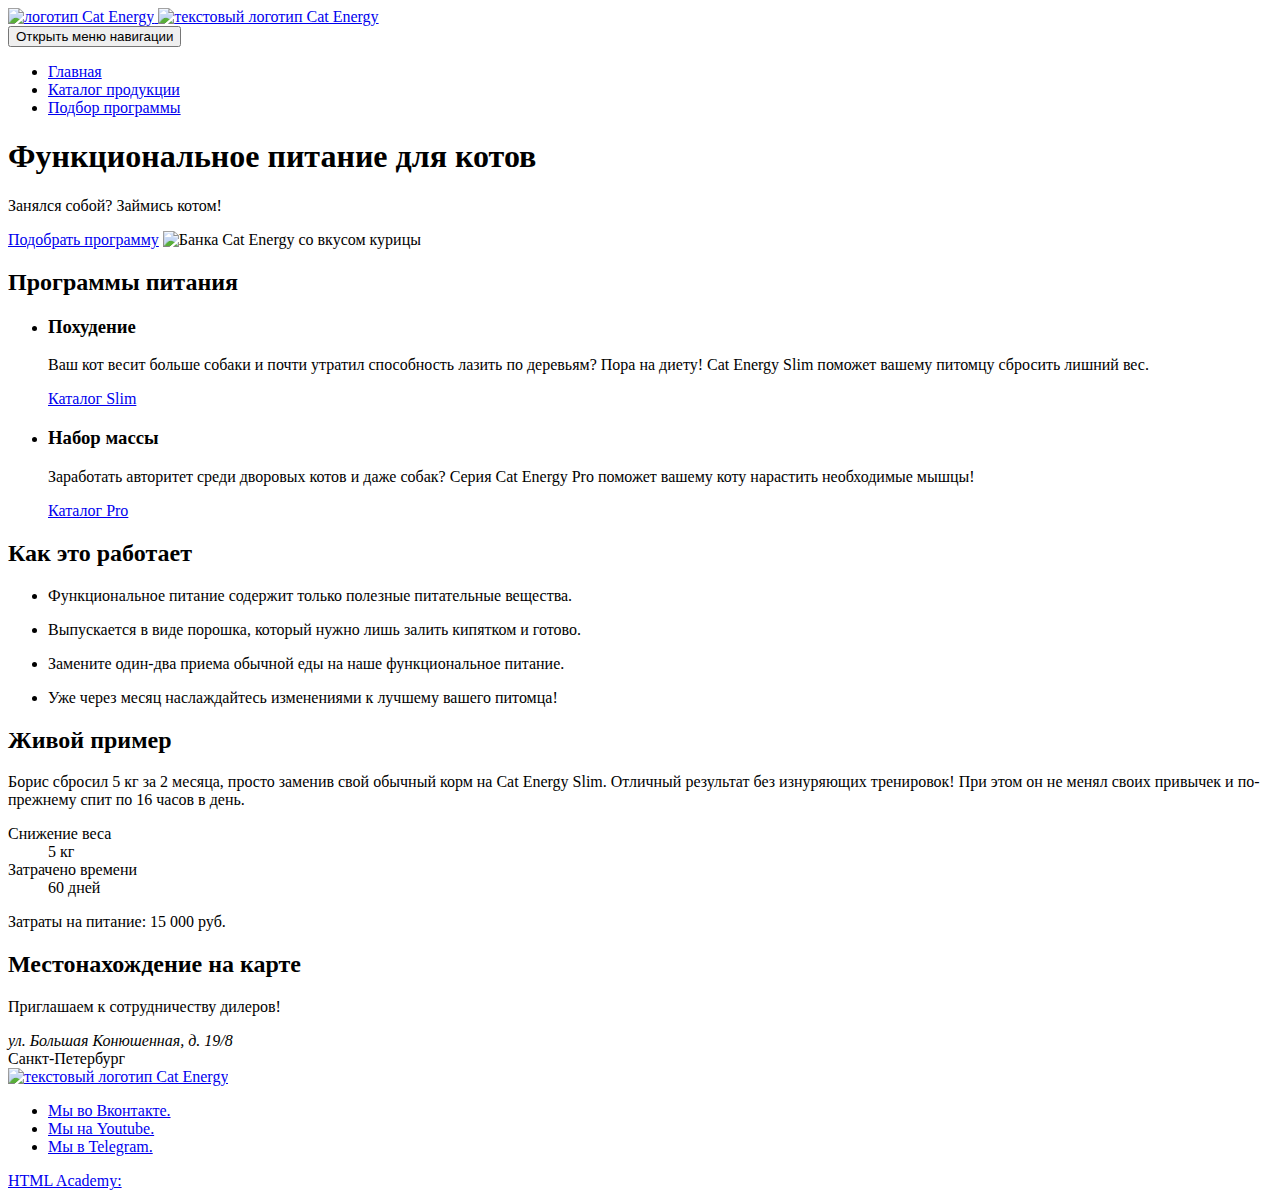
==== index.html @ 4e07e3cb "Deploying to gh-pages from @ tavimo/2371083-cat-energy-31@99871da13b82e9730222a5956e8280a76c976049 🚀" ====
<!DOCTYPE html><html class="page" lang="ru"><head><meta charset="UTF-8"><title>Функциональное питание для котов Cat Energy</title><meta name="viewport" content="width=device-width,initial-scale=1"><link rel="stylesheet" href="styles/styles.css"><script src="scripts/index.js" defer="defer"></script></head><body class="page__body"><header class="main-header"><div class="main-header__container container"><a class="main-header__logo" href="#" aria-current="page"><img src="#" width="50" height="50" alt="логотип Cat Energy"> </a><a class="main-header__logo" href="#" aria-current="page"><img src="#" width="50" height="50" alt="текстовый логотип Cat Energy"></a><nav class="main-header__navigation navigation"><button class="navigation__toggle" type="button"><span class="visually-hidden">Открыть меню навигации</span></button><div class="navigation__container"><ul class="navigation__list site-list"><li class="site-list__item"><a href="#">Главная</a></li><li class="site-list__item"><a href="catalog.html">Каталог продукции</a></li><li class="site-list__item"><a href="#">Подбор программы</a></li></ul></div></nav></div></header><main class="main-container"><section class="hero"><div class="hero-container container"><h1 class="hero__title">Функциональное питание для котов</h1><p class="hero__text">Занялся собой? Займись котом!</p><a class="button" href="#">Подобрать программу</a> <img src="#" width="50" height="50" alt="Банка Cat Energy со вкусом курицы"></div></section><section class="programs"><h2 class="visually-hidden">Программы питания</h2><div class="container"><ul class="programs__list"><li class="programs__item"><article class="programs-card programs-card--slim"><h3 class="programs-card__title">Похудение</h3><p class="programs-card__description">Ваш кот весит больше собаки и почти утратил способность лазить по деревьям? Пора на диету! Cat Energy Slim поможет вашему питомцу сбросить лишний вес.</p><a class="programs-card__link" href="#">Каталог Slim</a></article></li><li class="programs__item"><article class="programs-card programs-card--pro"><h3 class="programs-card__title">Набор массы</h3><p class="programs-card__description">Заработать авторитет среди дворовых котов и даже собак? Серия Cat Energy Pro поможет вашему коту нарастить необходимые мышцы!</p><a class="programs-card__link" href="#">Каталог Pro</a></article></li></ul></div></section><section class="advantages"><div class="advantages__container container"><h2 class="advantages__title">Как это работает</h2><ul class="advantages__list"><li class="advantages__item advantages__item--leaf"><p class="advantages__description">Функциональное питание содержит только полезные питательные вещества.</p></li><li class="advantages__item advantages__item--water"><p class="advantages__description">Выпускается в виде порошка, который нужно лишь залить кипятком и готово.</p></li><li class="advantages__item advantages__item--food"><p class="advantages__description">Замените один-два приема обычной еды на наше функциональное питание.</p></li><li class="advantages__item advantages__item--watch"><p class="advantages__description">Уже через месяц наслаждайтесь изменениями к лучшему вашего питомца!</p></li></ul></div></section><section class="example"><div class="example__container container"><h2 class="example__title">Живой пример</h2><p class="example__description">Борис сбросил 5 кг за 2 месяца, просто заменив свой обычный корм на Cat Energy Slim. Отличный результат без изнуряющих тренировок! При этом он не менял своих привычек и по-прежнему спит по 16 часов в день.</p><dl class="example__list"><div class="example__item"><dt class="example__term">Снижение веса</dt><dd class="example__definition">5 кг</dd></div><div class="example__item"><dt class="example__term">Затрачено времени</dt><dd class="example__definition">60 дней</dd></div></dl><p class="example__cost">Затраты на питание: <span>15 000 руб.</span></p><div class="example__comparison slider"><div class="slider__container"><div class="slider__img slider__img--after"></div><div class="slider__img slider__img--before"></div></div><div class="slider-change"></div></div></div></section><section class="map"><div class="map__container container"><div class="map__description-container"><h2 class="visually-hidden">Местонахождение на карте</h2><p class="map__description">Приглашаем к сотрудничеству дилеров!</p><address class="map__address">ул. Большая Конюшенная, д. 19/8</address><span>Санкт-Петербург</span></div><div class="map__location"></div></div></section></main><footer class="footer"><div class="footer__container container"><a class="footer__logo" href="#" aria-current="page"><img src="#" width="50" height="50" alt=" текстовый логотип Cat Energy"></a><div class="footer__social-wrapper"><ul class="footer__social-list"><li class="footer__social-item"><a class="footer__social-link" href="https://vk.com/htmlacademy"><span class="visually-hidden">Мы во Вконтакте.</span></a></li><li class="footer__social-item"><a class="footer__social-link" href="https://www.youtube.com/user/htmlacademyru"><span class="visually-hidden">Мы на Youtube.</span></a></li><li class="footer__social-item"><a class="footer__social-link" href="tg://resolve?domain=htmlacademy"><span class="visually-hidden">Мы в Telegram.</span></a></li></ul></div><a class="footer__copyright-link" href="https://htmlacademy.ru"><span class="footer__copyright-academy">HTML Academy:</span></a></div></footer></body></html>
---- styles/styles.css ----
.header{color:#fff;background-color:#639;padding:10px 15px}
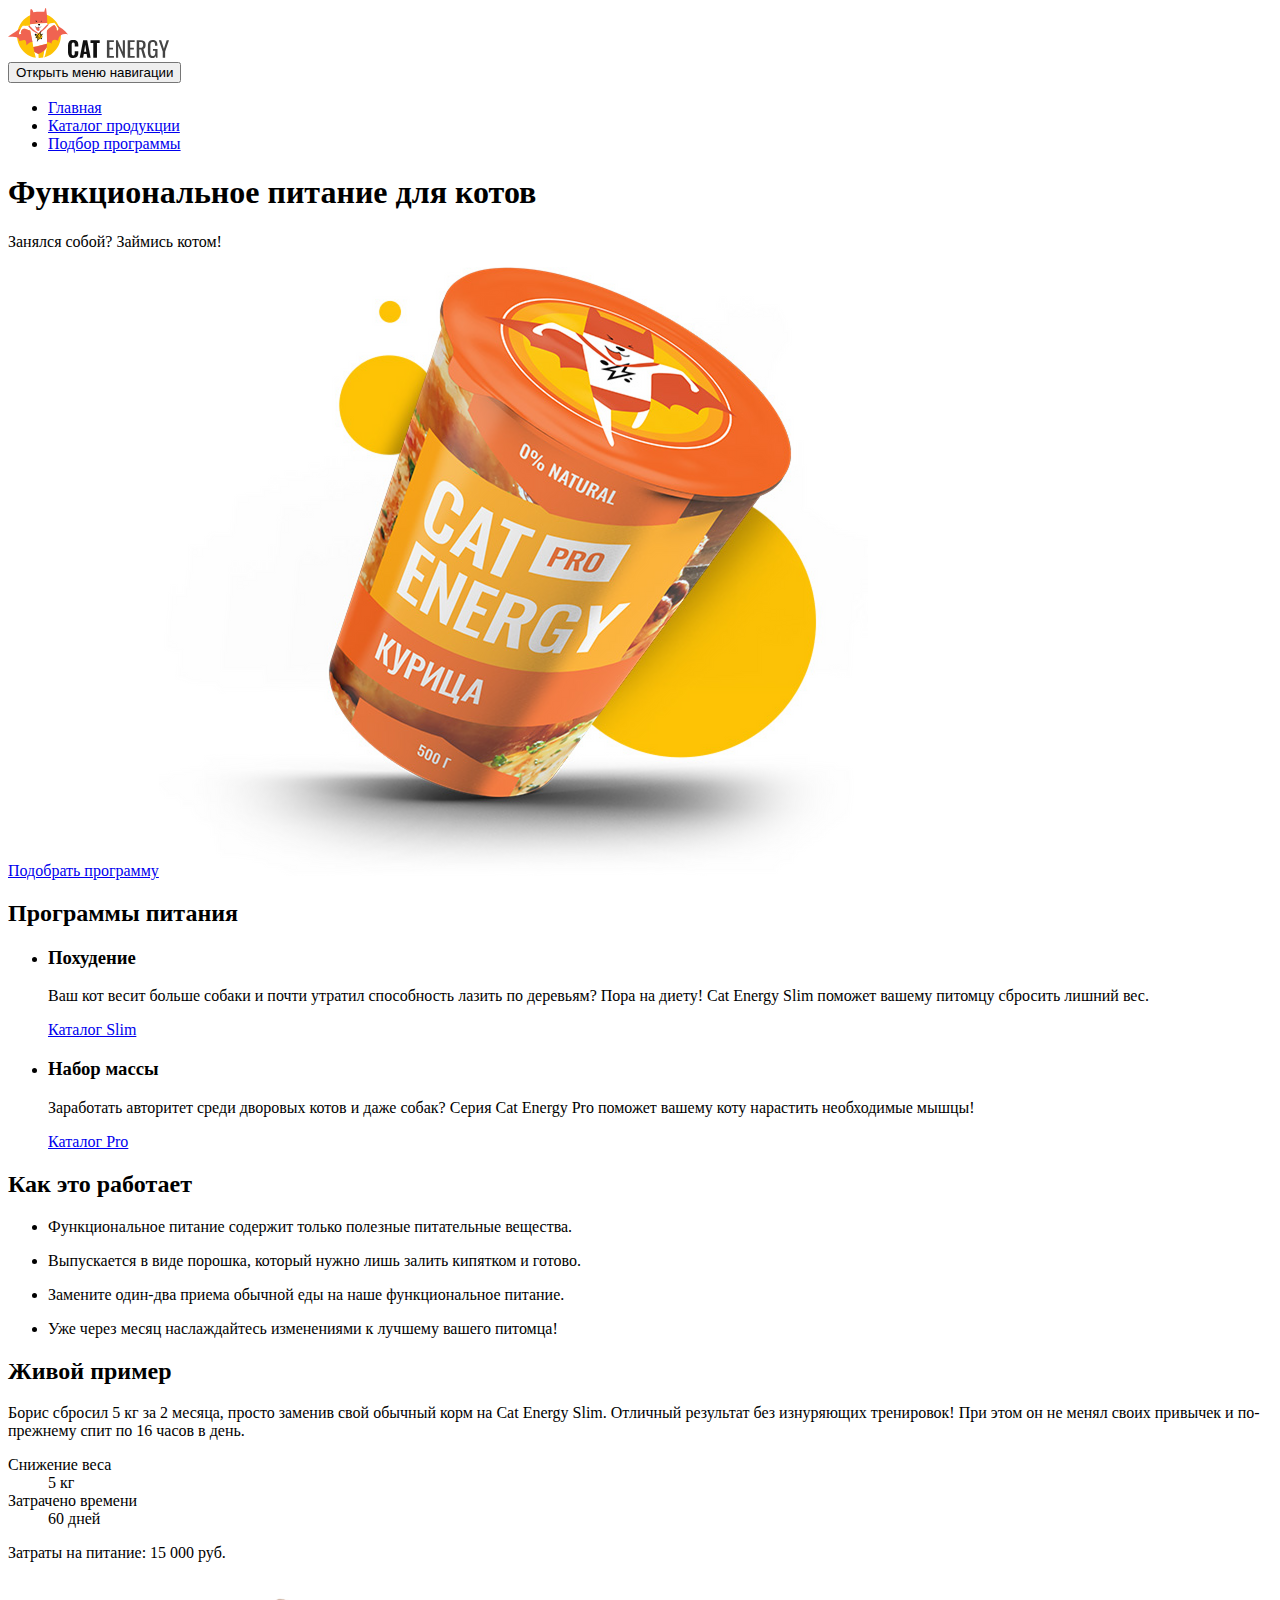
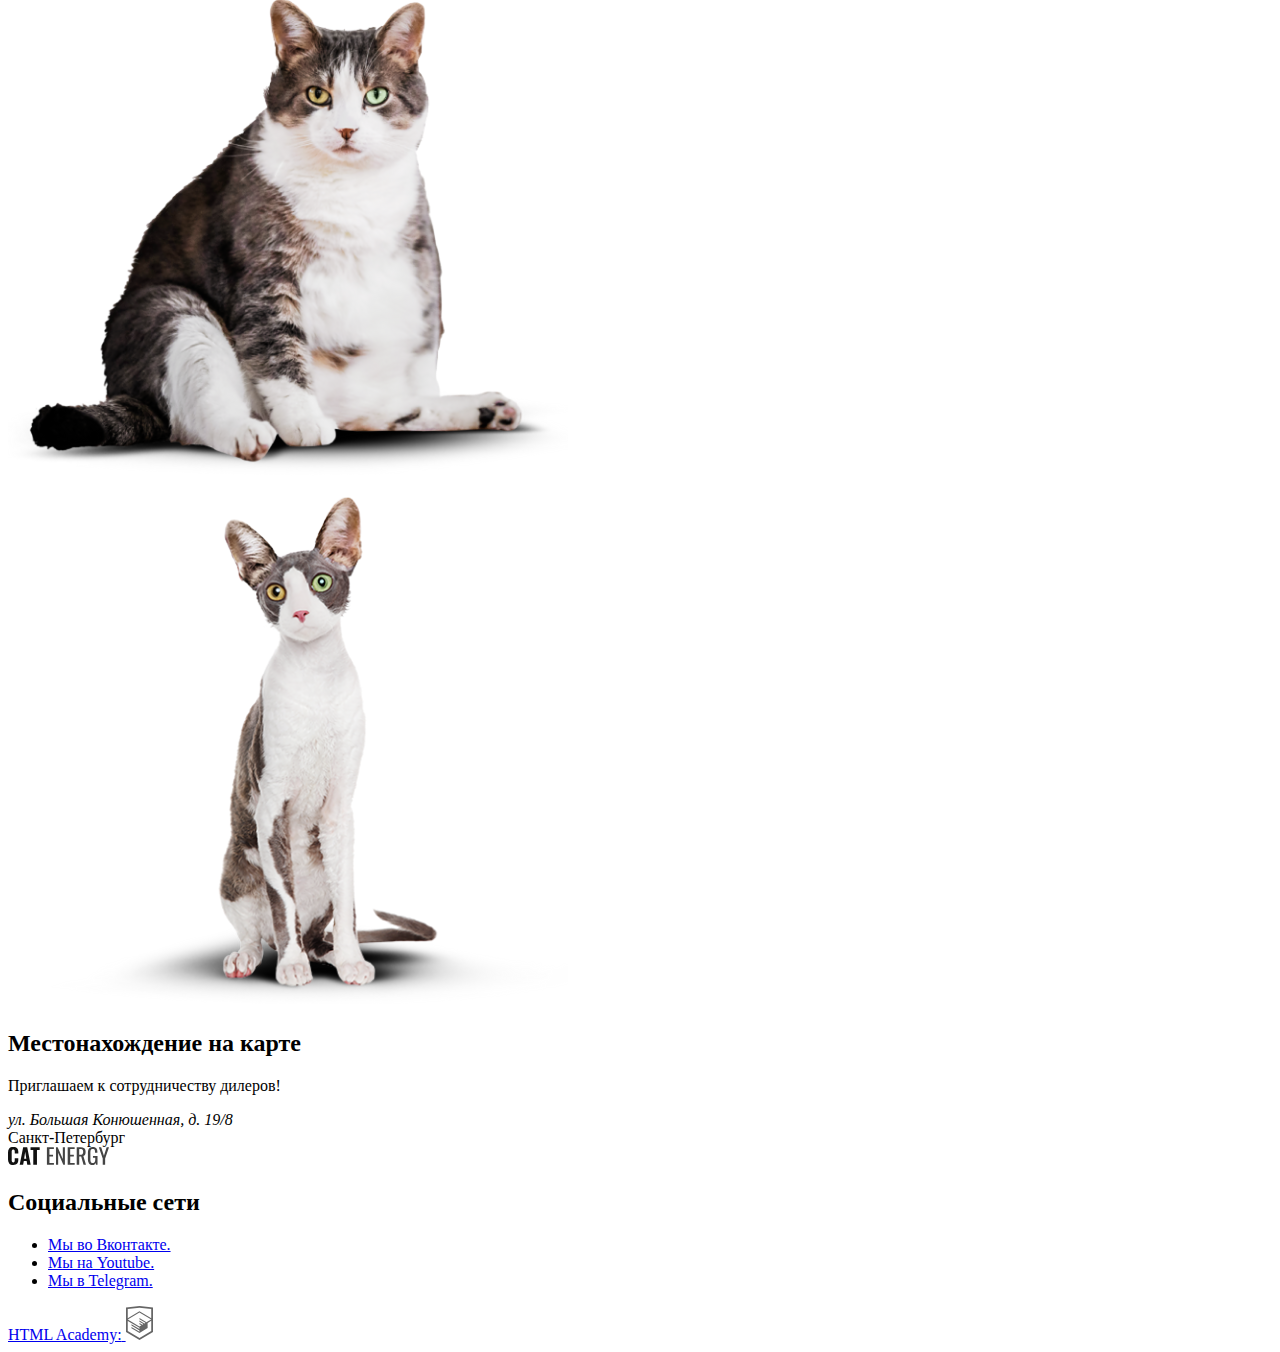
==== commit de391452: "Deploying to gh-pages from @ tavimo/2371083-cat-energy-31@746d1fd5fab75439a8b4c9e2a0bec1154dd610bd 🚀" ====
--- a/index.html
+++ b/index.html
@@ -1 +1 @@
-<!DOCTYPE html><html class="page" lang="ru"><head><meta charset="UTF-8"><title>Функциональное питание для котов Cat Energy</title><meta name="viewport" content="width=device-width,initial-scale=1"><link rel="stylesheet" href="styles/styles.css"><script src="scripts/index.js" defer="defer"></script></head><body class="page__body"><header class="main-header"><div class="main-header__container container"><a class="main-header__logo" href="#" aria-current="page"><img src="#" width="50" height="50" alt="логотип Cat Energy"> </a><a class="main-header__logo" href="#" aria-current="page"><img src="#" width="50" height="50" alt="текстовый логотип Cat Energy"></a><nav class="main-header__navigation navigation"><button class="navigation__toggle" type="button"><span class="visually-hidden">Открыть меню навигации</span></button><div class="navigation__container"><ul class="navigation__list site-list"><li class="site-list__item"><a href="#">Главная</a></li><li class="site-list__item"><a href="catalog.html">Каталог продукции</a></li><li class="site-list__item"><a href="#">Подбор программы</a></li></ul></div></nav></div></header><main class="main-container"><section class="hero"><div class="hero-container container"><h1 class="hero__title">Функциональное питание для котов</h1><p class="hero__text">Занялся собой? Займись котом!</p><a class="button" href="#">Подобрать программу</a> <img src="#" width="50" height="50" alt="Банка Cat Energy со вкусом курицы"></div></section><section class="programs"><h2 class="visually-hidden">Программы питания</h2><div class="container"><ul class="programs__list"><li class="programs__item"><article class="programs-card programs-card--slim"><h3 class="programs-card__title">Похудение</h3><p class="programs-card__description">Ваш кот весит больше собаки и почти утратил способность лазить по деревьям? Пора на диету! Cat Energy Slim поможет вашему питомцу сбросить лишний вес.</p><a class="programs-card__link" href="#">Каталог Slim</a></article></li><li class="programs__item"><article class="programs-card programs-card--pro"><h3 class="programs-card__title">Набор массы</h3><p class="programs-card__description">Заработать авторитет среди дворовых котов и даже собак? Серия Cat Energy Pro поможет вашему коту нарастить необходимые мышцы!</p><a class="programs-card__link" href="#">Каталог Pro</a></article></li></ul></div></section><section class="advantages"><div class="advantages__container container"><h2 class="advantages__title">Как это работает</h2><ul class="advantages__list"><li class="advantages__item advantages__item--leaf"><p class="advantages__description">Функциональное питание содержит только полезные питательные вещества.</p></li><li class="advantages__item advantages__item--water"><p class="advantages__description">Выпускается в виде порошка, который нужно лишь залить кипятком и готово.</p></li><li class="advantages__item advantages__item--food"><p class="advantages__description">Замените один-два приема обычной еды на наше функциональное питание.</p></li><li class="advantages__item advantages__item--watch"><p class="advantages__description">Уже через месяц наслаждайтесь изменениями к лучшему вашего питомца!</p></li></ul></div></section><section class="example"><div class="example__container container"><h2 class="example__title">Живой пример</h2><p class="example__description">Борис сбросил 5 кг за 2 месяца, просто заменив свой обычный корм на Cat Energy Slim. Отличный результат без изнуряющих тренировок! При этом он не менял своих привычек и по-прежнему спит по 16 часов в день.</p><dl class="example__list"><div class="example__item"><dt class="example__term">Снижение веса</dt><dd class="example__definition">5 кг</dd></div><div class="example__item"><dt class="example__term">Затрачено времени</dt><dd class="example__definition">60 дней</dd></div></dl><p class="example__cost">Затраты на питание: <span>15 000 руб.</span></p><div class="example__comparison slider"><div class="slider__container"><div class="slider__img slider__img--after"></div><div class="slider__img slider__img--before"></div></div><div class="slider-change"></div></div></div></section><section class="map"><div class="map__container container"><div class="map__description-container"><h2 class="visually-hidden">Местонахождение на карте</h2><p class="map__description">Приглашаем к сотрудничеству дилеров!</p><address class="map__address">ул. Большая Конюшенная, д. 19/8</address><span>Санкт-Петербург</span></div><div class="map__location"></div></div></section></main><footer class="footer"><div class="footer__container container"><a class="footer__logo" href="#" aria-current="page"><img src="#" width="50" height="50" alt=" текстовый логотип Cat Energy"></a><div class="footer__social-wrapper"><ul class="footer__social-list"><li class="footer__social-item"><a class="footer__social-link" href="https://vk.com/htmlacademy"><span class="visually-hidden">Мы во Вконтакте.</span></a></li><li class="footer__social-item"><a class="footer__social-link" href="https://www.youtube.com/user/htmlacademyru"><span class="visually-hidden">Мы на Youtube.</span></a></li><li class="footer__social-item"><a class="footer__social-link" href="tg://resolve?domain=htmlacademy"><span class="visually-hidden">Мы в Telegram.</span></a></li></ul></div><a class="footer__copyright-link" href="https://htmlacademy.ru"><span class="footer__copyright-academy">HTML Academy:</span></a></div></footer></body></html>+<!DOCTYPE html><html class="page" lang="ru"><head><meta charset="UTF-8"><title>Функциональное питание для котов Cat Energy</title><meta name="viewport" content="width=device-width,initial-scale=1"><link rel="stylesheet" href="styles/styles.css"><link rel="icon" href="favicon.ico"><link rel="icon" href="favicons/16.png" type="image/png"><link rel="icon" href="favicons/32.png" type="image/png"><link rel="icon" href="favicons/152.png" type="image/png"><link rel="manifest" href="manifest.webmanifest"><script src="scripts/index.js" defer="defer"></script></head><body class="page__body"><header class="main-header"><div class="main-header__container container"><a class="main-header__logo" href="#" aria-current="page"><picture><source media="(min-width: 1300px)" width="70" height="59" type="image/svg+xml" srcset="images/logo-desktop.svg"><source media="(min-width: 768px)" width="60" height="50" type="image/svg+xml" srcset="images/logo-tablet.svg"><img src="images/logo-mobile.svg" width="33" height="38" alt="логотип Cat Energy"></picture></a><a class="main-header__logo" href="#" aria-current="page"><img src="images/logo-text.svg" width="101" height="18" alt="текстовый логотип Cat Energy"></a><nav class="main-header__navigation navigation"><button class="navigation__toggle" type="button"><span class="visually-hidden">Открыть меню навигации</span></button><div class="navigation__container"><ul class="navigation__list site-list"><li class="site-list__item"><a href="#">Главная</a></li><li class="site-list__item"><a href="catalog.html">Каталог продукции</a></li><li class="site-list__item"><a href="#">Подбор программы</a></li></ul></div></nav></div></header><main class="main-container"><section class="hero"><div class="hero-container container"><h1 class="hero__title">Функциональное питание для котов</h1><p class="hero__text">Занялся собой? Займись котом!</p><a class="button" href="#">Подобрать программу</a><picture><source media="(min-width: 1300px)" width="552" height="499" type="image/png" srcset="images/hero-box-desktop@1x.png, images/hero-box-desktop@2x.png 2x"><source media="(min-width: 768px)" width="709" height="609" type="image/png" srcset="images/hero-box-tablet@1x.png, images/hero-box-tablet@2x.png 2x"><img src="images/hero-box-mobile@1x.png" srcset="images/hero-box-mobile@2x.png 2x" width="280" height="270" alt="Банка Cat Energy со вкусом курицы"></picture></div></section><section class="programs"><h2 class="visually-hidden">Программы питания</h2><div class="container"><ul class="programs__list"><li class="programs__item"><article class="programs-card programs-card--slim"><h3 class="programs-card__title">Похудение</h3><p class="programs-card__description">Ваш кот весит больше собаки и почти утратил способность лазить по деревьям? Пора на диету! Cat Energy Slim поможет вашему питомцу сбросить лишний вес.</p><a class="programs-card__link" href="#">Каталог Slim</a></article></li><li class="programs__item"><article class="programs-card programs-card--pro"><h3 class="programs-card__title">Набор массы</h3><p class="programs-card__description">Заработать авторитет среди дворовых котов и даже собак? Серия Cat Energy Pro поможет вашему коту нарастить необходимые мышцы!</p><a class="programs-card__link" href="#">Каталог Pro</a></article></li></ul></div></section><section class="advantages"><div class="advantages__container container"><h2 class="advantages__title">Как это работает</h2><ul class="advantages__list"><li class="advantages__item advantages__item--leaf"><p class="advantages__description">Функциональное питание содержит только полезные питательные вещества.</p></li><li class="advantages__item advantages__item--water"><p class="advantages__description">Выпускается в виде порошка, который нужно лишь залить кипятком и готово.</p></li><li class="advantages__item advantages__item--food"><p class="advantages__description">Замените один-два приема обычной еды на наше функциональное питание.</p></li><li class="advantages__item advantages__item--watch"><p class="advantages__description">Уже через месяц наслаждайтесь изменениями к лучшему вашего питомца!</p></li></ul></div></section><section class="example"><div class="example__container container"><h2 class="example__title">Живой пример</h2><p class="example__description">Борис сбросил 5 кг за 2 месяца, просто заменив свой обычный корм на Cat Energy Slim. Отличный результат без изнуряющих тренировок! При этом он не менял своих привычек и по-прежнему спит по 16 часов в день.</p><dl class="example__list"><div class="example__item"><dt class="example__term">Снижение веса</dt><dd class="example__definition">5 кг</dd></div><div class="example__item"><dt class="example__term">Затрачено времени</dt><dd class="example__definition">60 дней</dd></div></dl><p class="example__cost">Затраты на питание: <span>15 000 руб.</span></p><div class="example__comparison slider"><div class="slider__container"><div class="slider__img slider__img--before"><picture><source media="(min-width: 768px)" width="560" height="512" type="image/png" srcset="images/slider-before-tablet@1x.png, images/slider-before-tablet@2x.png 2x"><img src="images/slider-before-mobile@1x.png" srcset="images/slider-before-mobile@2x.png 2x" width="280" height="256" alt="толстый кот до употребления корма Cat Energy Slim"></picture></div><div class="slider__img slider__img--after"><picture><source media="(min-width: 768px)" width="560" height="512" type="image/png" srcset="images/slider-after-tablet@1x.png, images/slider-after-tablet@2x.png 2x"><img src="images/slider-after-mobile@1x.png" srcset="images/slider-after-mobile@2x.png 2x" width="280" height="256" alt="стройный кот после употребления корма Cat Energy Slim"></picture></div></div><div class="slider-change"></div></div></div></section><section class="map"><div class="map__container container"><div class="map__description-container"><h2 class="visually-hidden">Местонахождение на карте</h2><p class="map__description">Приглашаем к сотрудничеству дилеров!</p><address class="map__address">ул. Большая Конюшенная, д. 19/8</address><span>Санкт-Петербург</span></div><div class="map__location"></div></div></section></main><footer class="footer"><div class="footer__container container"><a class="footer__logo" href="#" aria-current="page"><img src="images/logo-text.svg" width="101" height="18" alt="текстовый логотип Cat Energy"></a><div class="footer__social-wrapper"><h2 class="visually-hidden">Социальные сети</h2><ul class="footer__social-list"><li class="footer__social-item"><a class="footer__social-link" href="https://vk.com/htmlacademy" target="_blank" rel="noreferrer noopener"><span class="visually-hidden">Мы во Вконтакте.</span></a></li><li class="footer__social-item"><a class="footer__social-link" href="https://www.youtube.com/user/htmlacademyru" target="_blank" rel="noreferrer noopener"><span class="visually-hidden">Мы на Youtube.</span></a></li><li class="footer__social-item"><a class="footer__social-link" href="tg://resolve?domain=htmlacademy" target="_blank" rel="noreferrer noopener"><span class="visually-hidden">Мы в Telegram.</span></a></li></ul></div><a class="footer__copyright-link" href="https://htmlacademy.ru" target="_blank" rel="noreferrer noopener"><span class="footer__copyright-academy">HTML Academy:</span> <img src="images/logo-html.svg" width="27" height="34" alt="логотип HTML Academy"></a></div></footer></body></html>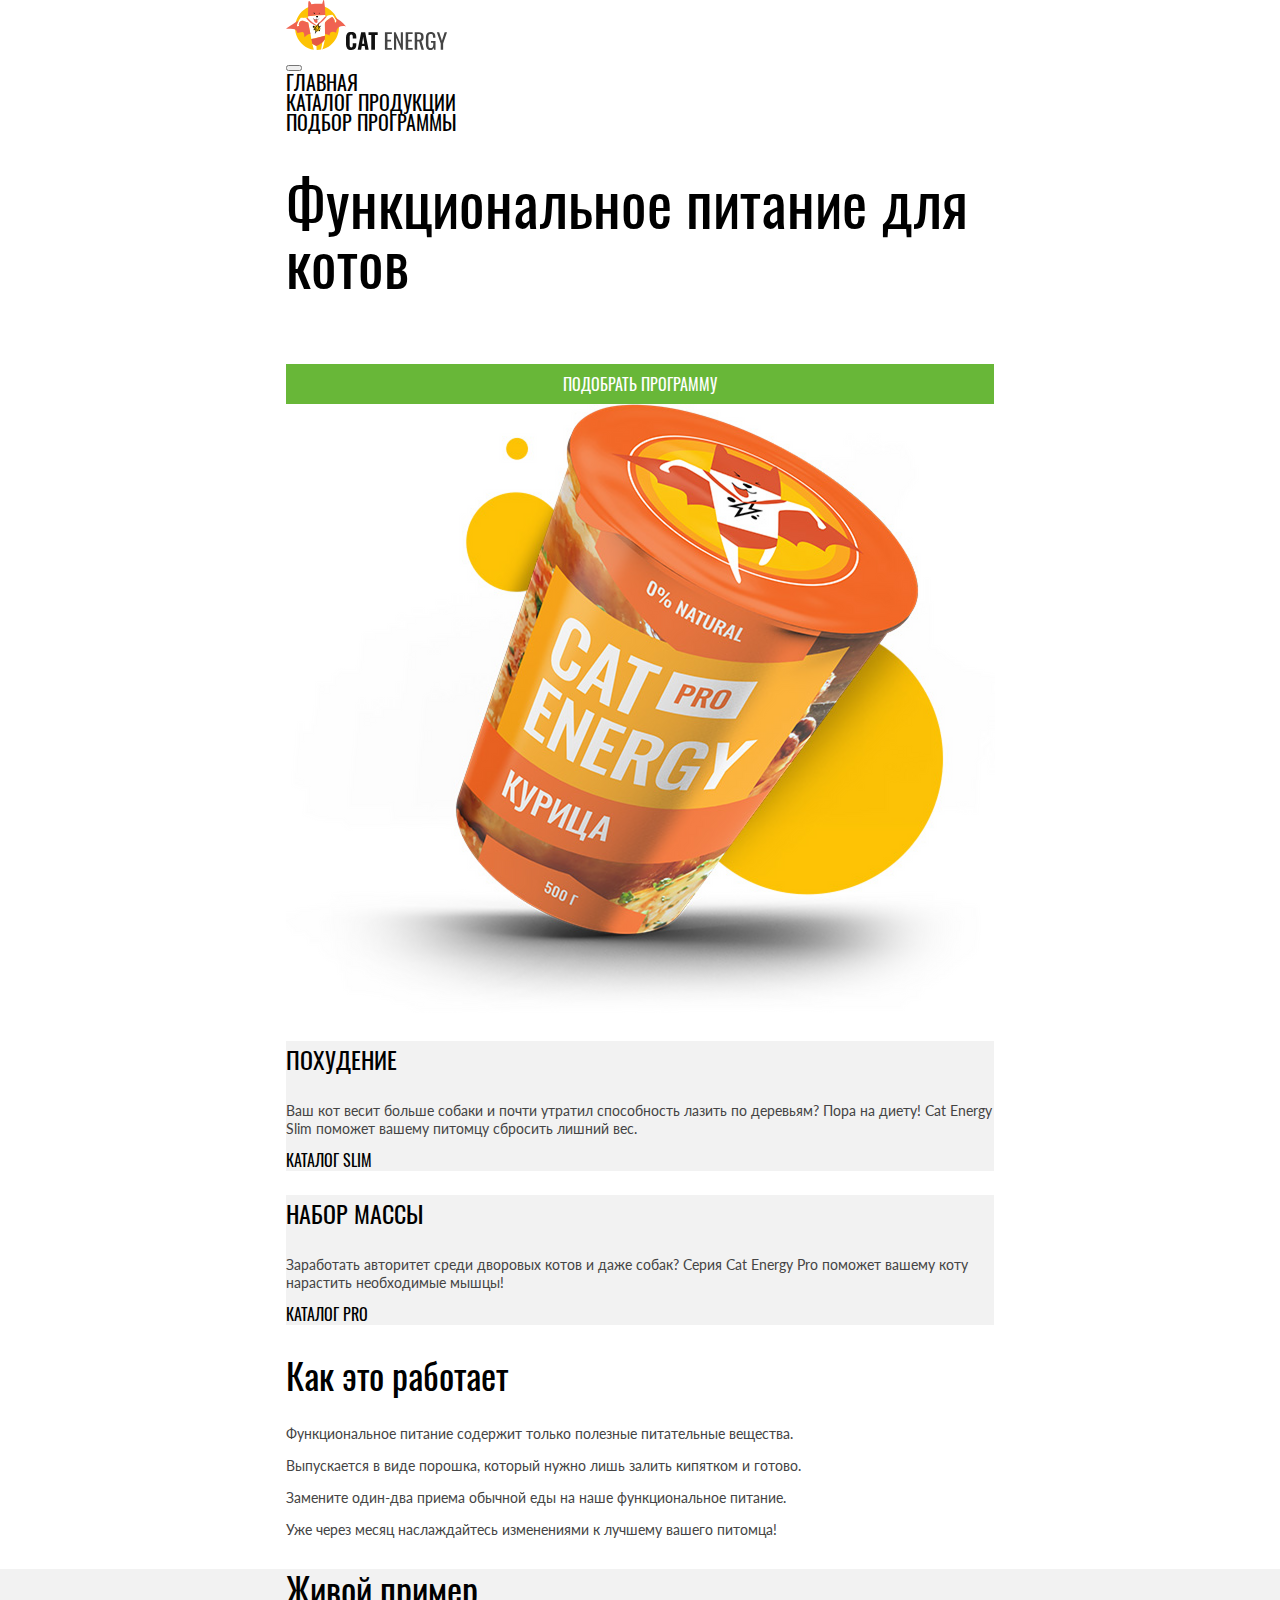
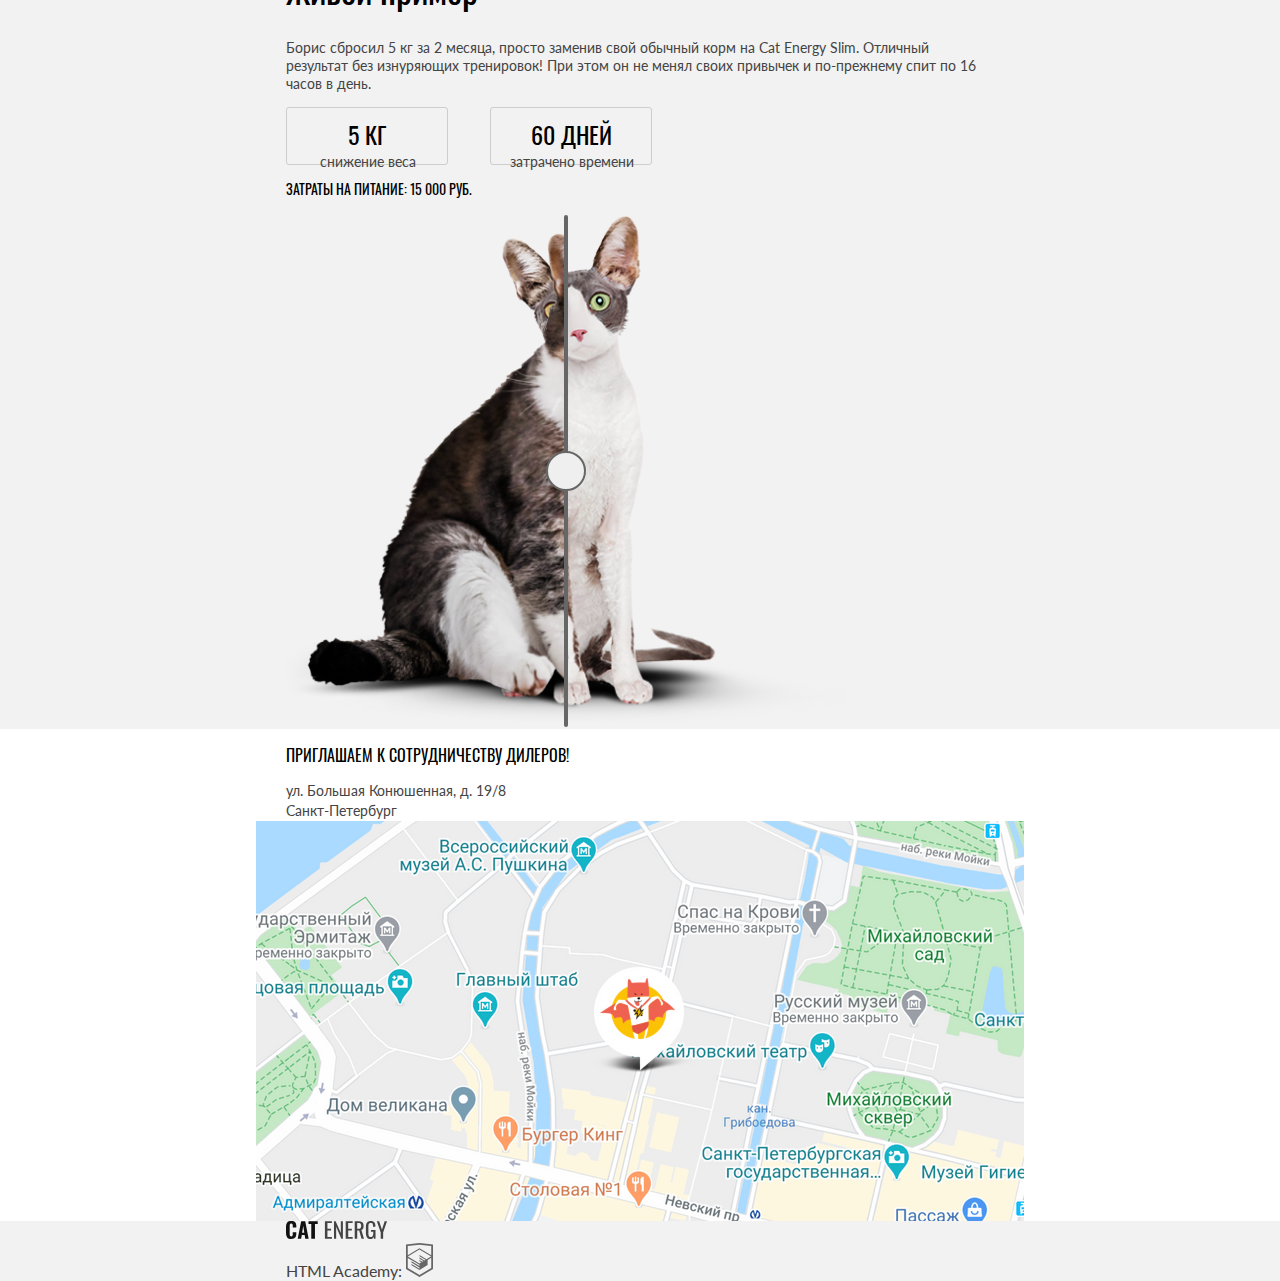
==== commit 839c271b: "Deploying to gh-pages from @ tavimo/2371083-cat-energy-31@fac21c1216df5940496e0693b93322e89f93c15a 🚀" ====
--- a/index.html
+++ b/index.html
@@ -1 +1 @@
-<!DOCTYPE html><html class="page" lang="ru"><head><meta charset="UTF-8"><title>Функциональное питание для котов Cat Energy</title><meta name="viewport" content="width=device-width,initial-scale=1"><link rel="stylesheet" href="styles/styles.css"><link rel="icon" href="favicon.ico"><link rel="icon" href="favicons/16.png" type="image/png"><link rel="icon" href="favicons/32.png" type="image/png"><link rel="icon" href="favicons/152.png" type="image/png"><link rel="manifest" href="manifest.webmanifest"><script src="scripts/index.js" defer="defer"></script></head><body class="page__body"><header class="main-header"><div class="main-header__container container"><a class="main-header__logo" href="#" aria-current="page"><picture><source media="(min-width: 1300px)" width="70" height="59" type="image/svg+xml" srcset="images/logo-desktop.svg"><source media="(min-width: 768px)" width="60" height="50" type="image/svg+xml" srcset="images/logo-tablet.svg"><img src="images/logo-mobile.svg" width="33" height="38" alt="логотип Cat Energy"></picture></a><a class="main-header__logo" href="#" aria-current="page"><img src="images/logo-text.svg" width="101" height="18" alt="текстовый логотип Cat Energy"></a><nav class="main-header__navigation navigation"><button class="navigation__toggle" type="button"><span class="visually-hidden">Открыть меню навигации</span></button><div class="navigation__container"><ul class="navigation__list site-list"><li class="site-list__item"><a href="#">Главная</a></li><li class="site-list__item"><a href="catalog.html">Каталог продукции</a></li><li class="site-list__item"><a href="#">Подбор программы</a></li></ul></div></nav></div></header><main class="main-container"><section class="hero"><div class="hero-container container"><h1 class="hero__title">Функциональное питание для котов</h1><p class="hero__text">Занялся собой? Займись котом!</p><a class="button" href="#">Подобрать программу</a><picture><source media="(min-width: 1300px)" width="552" height="499" type="image/png" srcset="images/hero-box-desktop@1x.png, images/hero-box-desktop@2x.png 2x"><source media="(min-width: 768px)" width="709" height="609" type="image/png" srcset="images/hero-box-tablet@1x.png, images/hero-box-tablet@2x.png 2x"><img src="images/hero-box-mobile@1x.png" srcset="images/hero-box-mobile@2x.png 2x" width="280" height="270" alt="Банка Cat Energy со вкусом курицы"></picture></div></section><section class="programs"><h2 class="visually-hidden">Программы питания</h2><div class="container"><ul class="programs__list"><li class="programs__item"><article class="programs-card programs-card--slim"><h3 class="programs-card__title">Похудение</h3><p class="programs-card__description">Ваш кот весит больше собаки и почти утратил способность лазить по деревьям? Пора на диету! Cat Energy Slim поможет вашему питомцу сбросить лишний вес.</p><a class="programs-card__link" href="#">Каталог Slim</a></article></li><li class="programs__item"><article class="programs-card programs-card--pro"><h3 class="programs-card__title">Набор массы</h3><p class="programs-card__description">Заработать авторитет среди дворовых котов и даже собак? Серия Cat Energy Pro поможет вашему коту нарастить необходимые мышцы!</p><a class="programs-card__link" href="#">Каталог Pro</a></article></li></ul></div></section><section class="advantages"><div class="advantages__container container"><h2 class="advantages__title">Как это работает</h2><ul class="advantages__list"><li class="advantages__item advantages__item--leaf"><p class="advantages__description">Функциональное питание содержит только полезные питательные вещества.</p></li><li class="advantages__item advantages__item--water"><p class="advantages__description">Выпускается в виде порошка, который нужно лишь залить кипятком и готово.</p></li><li class="advantages__item advantages__item--food"><p class="advantages__description">Замените один-два приема обычной еды на наше функциональное питание.</p></li><li class="advantages__item advantages__item--watch"><p class="advantages__description">Уже через месяц наслаждайтесь изменениями к лучшему вашего питомца!</p></li></ul></div></section><section class="example"><div class="example__container container"><h2 class="example__title">Живой пример</h2><p class="example__description">Борис сбросил 5 кг за 2 месяца, просто заменив свой обычный корм на Cat Energy Slim. Отличный результат без изнуряющих тренировок! При этом он не менял своих привычек и по-прежнему спит по 16 часов в день.</p><dl class="example__list"><div class="example__item"><dt class="example__term">Снижение веса</dt><dd class="example__definition">5 кг</dd></div><div class="example__item"><dt class="example__term">Затрачено времени</dt><dd class="example__definition">60 дней</dd></div></dl><p class="example__cost">Затраты на питание: <span>15 000 руб.</span></p><div class="example__comparison slider"><div class="slider__container"><div class="slider__img slider__img--before"><picture><source media="(min-width: 768px)" width="560" height="512" type="image/png" srcset="images/slider-before-tablet@1x.png, images/slider-before-tablet@2x.png 2x"><img src="images/slider-before-mobile@1x.png" srcset="images/slider-before-mobile@2x.png 2x" width="280" height="256" alt="толстый кот до употребления корма Cat Energy Slim"></picture></div><div class="slider__img slider__img--after"><picture><source media="(min-width: 768px)" width="560" height="512" type="image/png" srcset="images/slider-after-tablet@1x.png, images/slider-after-tablet@2x.png 2x"><img src="images/slider-after-mobile@1x.png" srcset="images/slider-after-mobile@2x.png 2x" width="280" height="256" alt="стройный кот после употребления корма Cat Energy Slim"></picture></div></div><div class="slider-change"></div></div></div></section><section class="map"><div class="map__container container"><div class="map__description-container"><h2 class="visually-hidden">Местонахождение на карте</h2><p class="map__description">Приглашаем к сотрудничеству дилеров!</p><address class="map__address">ул. Большая Конюшенная, д. 19/8</address><span>Санкт-Петербург</span></div><div class="map__location"></div></div></section></main><footer class="footer"><div class="footer__container container"><a class="footer__logo" href="#" aria-current="page"><img src="images/logo-text.svg" width="101" height="18" alt="текстовый логотип Cat Energy"></a><div class="footer__social-wrapper"><h2 class="visually-hidden">Социальные сети</h2><ul class="footer__social-list"><li class="footer__social-item"><a class="footer__social-link" href="https://vk.com/htmlacademy" target="_blank" rel="noreferrer noopener"><span class="visually-hidden">Мы во Вконтакте.</span></a></li><li class="footer__social-item"><a class="footer__social-link" href="https://www.youtube.com/user/htmlacademyru" target="_blank" rel="noreferrer noopener"><span class="visually-hidden">Мы на Youtube.</span></a></li><li class="footer__social-item"><a class="footer__social-link" href="tg://resolve?domain=htmlacademy" target="_blank" rel="noreferrer noopener"><span class="visually-hidden">Мы в Telegram.</span></a></li></ul></div><a class="footer__copyright-link" href="https://htmlacademy.ru" target="_blank" rel="noreferrer noopener"><span class="footer__copyright-academy">HTML Academy:</span> <img src="images/logo-html.svg" width="27" height="34" alt="логотип HTML Academy"></a></div></footer></body></html>+<!DOCTYPE html><html class="page" lang="ru"><head><meta charset="UTF-8"><title>Функциональное питание для котов Cat Energy</title><meta name="viewport" content="width=device-width,initial-scale=1"><link rel="stylesheet" href="styles/styles.css"><link rel="icon" href="favicon.ico"><link rel="icon" href="favicons/16.png" type="image/png"><link rel="icon" href="favicons/32.png" type="image/png"><link rel="icon" href="favicons/152.png" type="image/png"><link rel="manifest" href="manifest.webmanifest"><script src="scripts/index.js" defer="defer"></script></head><body class="page__body"><header class="main-header"><div class="main-header__container container"><a class="main-header__logo" href="#" aria-current="page"><picture><source media="(min-width: 1300px)" width="70" height="59" type="image/svg+xml" srcset="images/logo-desktop.svg"><source media="(min-width: 768px)" width="60" height="50" type="image/svg+xml" srcset="images/logo-tablet.svg"><img src="images/logo-mobile.svg" width="33" height="38" alt="логотип Cat Energy"></picture></a><a class="main-header__logo" href="#" aria-current="page"><img src="images/logo-text.svg" width="101" height="18" alt="текстовый логотип Cat Energy"></a><nav class="main-header__navigation navigation"><button class="navigation__toggle" type="button"><span class="visually-hidden">Открыть меню навигации</span></button><div class="navigation__container"><ul class="navigation__list"><li class="navigation__item"><a class="navigation__link" href="#">Главная</a></li><li class="navigation__item"><a class="navigation__link" href="catalog.html">Каталог продукции</a></li><li class="navigation__item"><a class="navigation__link" href="#">Подбор программы</a></li></ul></div></nav></div></header><main class="main-container"><section class="hero"><div class="container"><h1 class="hero__title">Функциональное питание для котов</h1><p class="hero__text">Занялся собой? Займись котом!</p><a class="button" href="#">Подобрать программу</a><picture><source media="(min-width: 1300px)" width="552" height="499" type="image/png" srcset="images/hero-box-desktop@1x.png, images/hero-box-desktop@2x.png 2x"><source media="(min-width: 768px)" width="709" height="609" type="image/png" srcset="images/hero-box-tablet@1x.png, images/hero-box-tablet@2x.png 2x"><img src="images/hero-box-mobile@1x.png" srcset="images/hero-box-mobile@2x.png 2x" width="280" height="270" alt="Банка Cat Energy со вкусом курицы"></picture></div></section><section class="programs"><h2 class="visually-hidden">Программы питания</h2><div class="container"><ul class="programs__list"><li class="programs__item"><article class="programs-card programs-card--slim"><h3 class="programs-card__title">Похудение</h3><p class="programs-card__description">Ваш кот весит больше собаки и почти утратил способность лазить по деревьям? Пора на диету! Cat Energy Slim поможет вашему питомцу сбросить лишний вес.</p><a class="programs-card__link" href="#">Каталог Slim</a></article></li><li class="programs__item"><article class="programs-card programs-card--pro"><h3 class="programs-card__title">Набор массы</h3><p class="programs-card__description">Заработать авторитет среди дворовых котов и даже собак? Серия Cat Energy Pro поможет вашему коту нарастить необходимые мышцы!</p><a class="programs-card__link" href="#">Каталог Pro</a></article></li></ul></div></section><section class="advantages"><div class="container"><h2 class="advantages__title">Как это работает</h2><ul class="advantages__list"><li class="advantages__item advantages__item--leaf"><p class="advantages__description">Функциональное питание содержит только полезные питательные вещества.</p></li><li class="advantages__item advantages__item--water"><p class="advantages__description">Выпускается в виде порошка, который нужно лишь залить кипятком и готово.</p></li><li class="advantages__item advantages__item--food"><p class="advantages__description">Замените один-два приема обычной еды на наше функциональное питание.</p></li><li class="advantages__item advantages__item--watch"><p class="advantages__description">Уже через месяц наслаждайтесь изменениями к лучшему вашего питомца!</p></li></ul></div></section><section class="example"><div class="container"><h2 class="example__title">Живой пример</h2><p class="example__description">Борис сбросил 5 кг за 2 месяца, просто заменив свой обычный корм на Cat Energy Slim. Отличный результат без изнуряющих тренировок! При этом он не менял своих привычек и по-прежнему спит по 16 часов в день.</p><dl class="example__list"><div class="example__item"><dt class="example__term">Снижение веса</dt><dd class="example__definition">5 кг</dd></div><div class="example__item"><dt class="example__term">Затрачено времени</dt><dd class="example__definition">60 дней</dd></div></dl><p class="example__cost">Затраты на питание: <span>15 000 руб.</span></p><div class="example__comparison slider"><div class="slider__container"><div class="slider__img slider__img--after"><picture><source media="(min-width: 768px)" width="560" height="512" type="image/png" srcset="images/slider-after-tablet@1x.png, images/slider-after-tablet@2x.png 2x"><img src="images/slider-after-mobile@1x.png" srcset="images/slider-after-mobile@2x.png 2x" width="280" height="256" alt="стройный кот после употребления корма Cat Energy Slim"></picture></div><div class="slider__img-wrapper"><div class="slider__img slider__img--before"><picture><source media="(min-width: 768px)" width="560" height="512" type="image/png" srcset="images/slider-before-tablet@1x.png, images/slider-before-tablet@2x.png 2x"><img src="images/slider-before-mobile@1x.png" srcset="images/slider-before-mobile@2x.png 2x" width="280" height="256" alt="толстый кот до употребления корма Cat Energy Slim"></picture></div></div><div class="slider__change-wrapper"><button class="slider__change" type="button"><span class="visually-hidden">Ползунок слайдера</span></button></div></div></div></div></section><section class="map"><div class="container"><div class="map__description-container"><h2 class="visually-hidden">Контакты</h2><p class="map__description">Приглашаем к сотрудничеству дилеров!</p><address class="map__address">ул. Большая Конюшенная, д. 19/8</address><span class="map__address">Санкт-Петербург</span></div></div><div class="map__location"><picture><source media="(min-width: 1300px)" width="1440" height="400" type="image/png" srcset="images/map-desktop@1x.png, images/map-desktop@2x.png 2x"><source media="(min-width: 768px)" width="768" height="400" type="image/png" srcset="images/map-tablet@1x.png, images/map-tablet@2x.png 2x"><img class="map__location-img" src="images/map-mobile@1x.png" srcset="images/map-mobile@2x.png 2x" width="320" height="362" alt="Местонахождение на карте"></picture><iframe class="map__location-iframe" src="https://www.google.com/maps/embed?pb=!1m18!1m12!1m3!1d1998.6094560304048!2d30.323465821758433!3d59.93862242360575!2m3!1f0!2f0!3f0!3m2!1i1024!2i768!4f13.1!3m3!1m2!1s0x4696310fca145cc1%3A0x42b32648d8238007!2z0JHQvtC70YzRiNCw0Y8g0JrQvtC90Y7RiNC10L3QvdCw0Y8g0YPQuy4sIDE5LzgsINCh0LDQvdC60YIt0J_QtdGC0LXRgNCx0YPRgNCzLCAxOTExODY!5e0!3m2!1sru!2sru!4v1714467114008!5m2!1sru!2sru" width="600" height="450" style="border:0;" allowfullscreen="" loading="lazy" referrerpolicy="no-referrer-when-downgrade"></iframe></div></section></main><footer class="footer"><div class="container"><a class="footer__logo" href="#" aria-current="page"><img src="images/logo-text.svg" width="101" height="18" alt="текстовый логотип Cat Energy"></a><div class="footer__social-wrapper"><h2 class="visually-hidden">Социальные сети</h2><ul class="footer__social-list social-list"><li class="social-list__item"><a class="social-list__link" href="https://vk.com/htmlacademy" target="_blank" rel="noreferrer noopener"><span class="visually-hidden">Мы во Вконтакте.</span></a></li><li class="social-list__item"><a class="social-list__link" href="https://www.youtube.com/user/htmlacademyru" target="_blank" rel="noreferrer noopener"><span class="visually-hidden">Мы на Youtube.</span></a></li><li class="social-list__item"><a class="social-list__link" href="tg://resolve?domain=htmlacademy" target="_blank" rel="noreferrer noopener"><span class="visually-hidden">Мы в Telegram.</span></a></li></ul></div><a class="footer__copyright-link" href="https://htmlacademy.ru" target="_blank" rel="noreferrer noopener"><span class="footer__copyright-name">HTML Academy:</span> <img src="images/logo-html.svg" width="27" height="34" alt="логотип HTML Academy"></a></div></footer></body></html>--- a/styles/styles.css
+++ b/styles/styles.css
@@ -1 +1 @@
-.header{color:#fff;background-color:#639;padding:10px 15px}+@font-face{font-family:Lato;font-weight:400;font-style:normal;src:url(../fonts/lato/Lato-Regular.woff2)format("woff2");font-display:swap}@font-face{font-family:Oswald;font-weight:400;font-style:normal;src:url(../fonts/oswald/oswaldregular.woff2)format("woff2");font-display:swap}*,:before,:after{box-sizing:border-box}html{height:100%}body{color:#444;margin:0;padding:0;font-family:Lato,sans-serif;font-size:14px;line-height:18px}.visually-hidden{clip:rect(0 0 0 0);border:0;width:1px;height:1px;margin:-1px;padding:0;position:absolute;overflow:hidden}.page{margin:0;padding:0}.button{text-transform:uppercase;color:#fff;text-align:center;background-color:#68b738;border:none;width:100%;padding:10px 0;font-family:Oswald,sans-serif;font-size:16px;line-height:20px;text-decoration:none;display:inline-block}.button--light{color:#444;background-color:#f2f2f2}.container{width:280px;min-height:100%;margin:0 auto}@media (width>=768px){.container{width:708px}}@media (width>=1300px){.container{width:1220px}}.main-header{padding:0}.navigation__list{text-transform:uppercase;margin:0;padding:0;font-family:Oswald,sans-serif;font-size:20px;line-height:20px;list-style-type:none}.navigation__link{color:#000;text-decoration:none}.main-container{padding:0}.hero{background-image:url(../images/hero-background-mobile@1x.jpg),linear-gradient(#63a63b 302px,#0000 302px);background-position:50% 0;background-repeat:no-repeat;background-size:auto,cover;min-height:302px}@media (width>=768px){.hero{background-image:none}}@media (width>=1300px){.hero{background-image:url(../images/hero-background-desktop@1x.jpg);background-position:100%}}.hero__title{color:#fff;font-family:Oswald,sans-serif;font-size:36px;font-weight:400;line-height:36px}@media (width>=768px){.hero__title{color:#000;font-size:60px;line-height:60px}}.hero__text{text-transform:uppercase;color:#fff;font-family:Oswald,sans-serif;line-height:18px}@media (width>=1300px){.hero__text{color:#000;font-size:20px;line-height:20px}}.programs__list{margin:0;padding:0;list-style-type:none}.programs-card{background-color:#f2f2f2}.programs-card__title{text-transform:uppercase;color:#000;font-family:Oswald,sans-serif;font-size:24px;font-weight:400;line-height:37px}.programs-card__description{color:#444}.programs-card__link{color:#000;text-transform:uppercase;font-family:Oswald,sans-serif;font-size:16px;line-height:16px;text-decoration:none}.advantages__title{color:#000;font-family:Oswald,sans-serif;font-size:36px;font-weight:400;line-height:40px}.advantages__list{margin:0;padding:0;list-style-type:none}.example{background-color:#f2f2f2}.example__title{color:#000;font-family:Oswald,sans-serif;font-size:36px;font-weight:400;line-height:40px}.example__list{justify-content:space-between;width:280px;margin:0;padding:0;list-style-type:none;display:flex}@media (width>=768px){.example__list{width:366px}}.example__item{text-align:center;border:1px solid #cdcdcd;border-radius:3px;width:124px;min-height:56px;position:relative}@media (width>=768px){.example__item{width:162px}}.example__term{text-transform:lowercase;width:87px;padding:0 14px;font-size:12px;line-height:12px;display:block;position:absolute;bottom:-14px;left:18px}@media (width>=768px){.example__term{width:142px;padding:0 8px;font-size:14px;line-height:14px;bottom:-5px;left:10px}}.example__definition{color:#000;text-transform:uppercase;margin:0 auto;padding:14px 14px 18px;font-family:Oswald,sans-serif;font-size:24px;line-height:24px;display:block}.example__cost{color:#000;text-transform:uppercase;font-family:Oswald,sans-serif;font-size:14px;line-height:20px}.slider{max-width:280px}@media (width>=768px){.slider{max-width:560px}}.slider__container{position:relative}.slider__img-wrapper{width:50%;height:256px;position:absolute;top:0;left:0;overflow:hidden}@media (width>=768px){.slider__img-wrapper{height:512px}}.slider__change-wrapper{width:40px;height:40px;position:absolute;top:50%;left:50%;transform:translate(-50%,-50%)}.slider__change-wrapper:before{content:"";z-index:-1;background-color:#666;border-radius:2px;width:4px;height:256px;position:absolute;top:50%;left:50%;transform:translate(-50%,-50%)}@media (width>=768px){.slider__change-wrapper:before{height:512px}}.slider__change{border:2px solid #666;border-radius:50%;width:40px;height:40px}.catalog__title{color:#000;font-family:Oswald,sans-serif;font-size:36px;font-weight:400;line-height:36px}.catalog__list{margin:0;padding:0;list-style-type:none}.product-card__title-link{text-decoration:none}.product-card__title{text-transform:uppercase;color:#222;font-family:Oswald,sans-serif;font-size:16px;font-weight:400;line-height:20px}.properties__list{margin:0;padding:0;list-style-type:none}.properties__term,.properties__definition{font-size:12px;line-height:16px}.sub-catalog__title{text-transform:uppercase;color:#000;font-family:Oswald,sans-serif;font-size:24px;font-weight:400;line-height:24px}.sub-catalog__list{margin:0;padding:0;list-style:none}.sub-catalog__bonus{background-color:#68b738;background-image:url(../images/bonus-mobile@1x.png);background-repeat:no-repeat;background-size:cover;min-height:290px}.sub-catalog__bonus-description{color:#fff;font-size:16px;line-height:20px}.sub-card__product-title{color:#222;text-transform:uppercase;font-family:Oswald,sans-serif;font-size:16px;font-weight:400;line-height:16px}.sub-card__product-tare{font-size:14px;line-height:14px}.promotions__title{color:#000;font-family:Oswald,sans-serif;font-size:24px;line-height:24px}.promotions__description{color:#000;font-family:Oswald,sans-serif;font-size:16px;line-height:24px}.promotions__input::placeholder{font-family:Oswald,sans-serif;font-size:20px;line-height:auto;color:#444}.map__description{color:#000;text-transform:uppercase;font-family:Oswald,sans-serif;font-size:16px;line-height:20px}.map__address{font-style:inherit;font-size:14px;line-height:20px}.map__location{width:100%;min-height:362px}@media (width>=768px){.map__location{min-height:400px}}@media (width>=1300px){.map__location{min-height:400px}}.map__location-img{display:block;position:absolute;left:50%;transform:translate(-50%)}.map__location-iframe{border:none;width:100%;display:block;position:relative}@media (width>=768px){.map__location-iframe{height:400px}}@media (width>=1300px){.map__location-iframe{height:400px}}.footer{background-color:#f2f2f2}.footer__copyright-link{color:#000;text-decoration:none}.footer__copyright-name{color:#444;font-size:16px;line-height:20px}.social-list{margin:0;padding:0;list-style-type:none}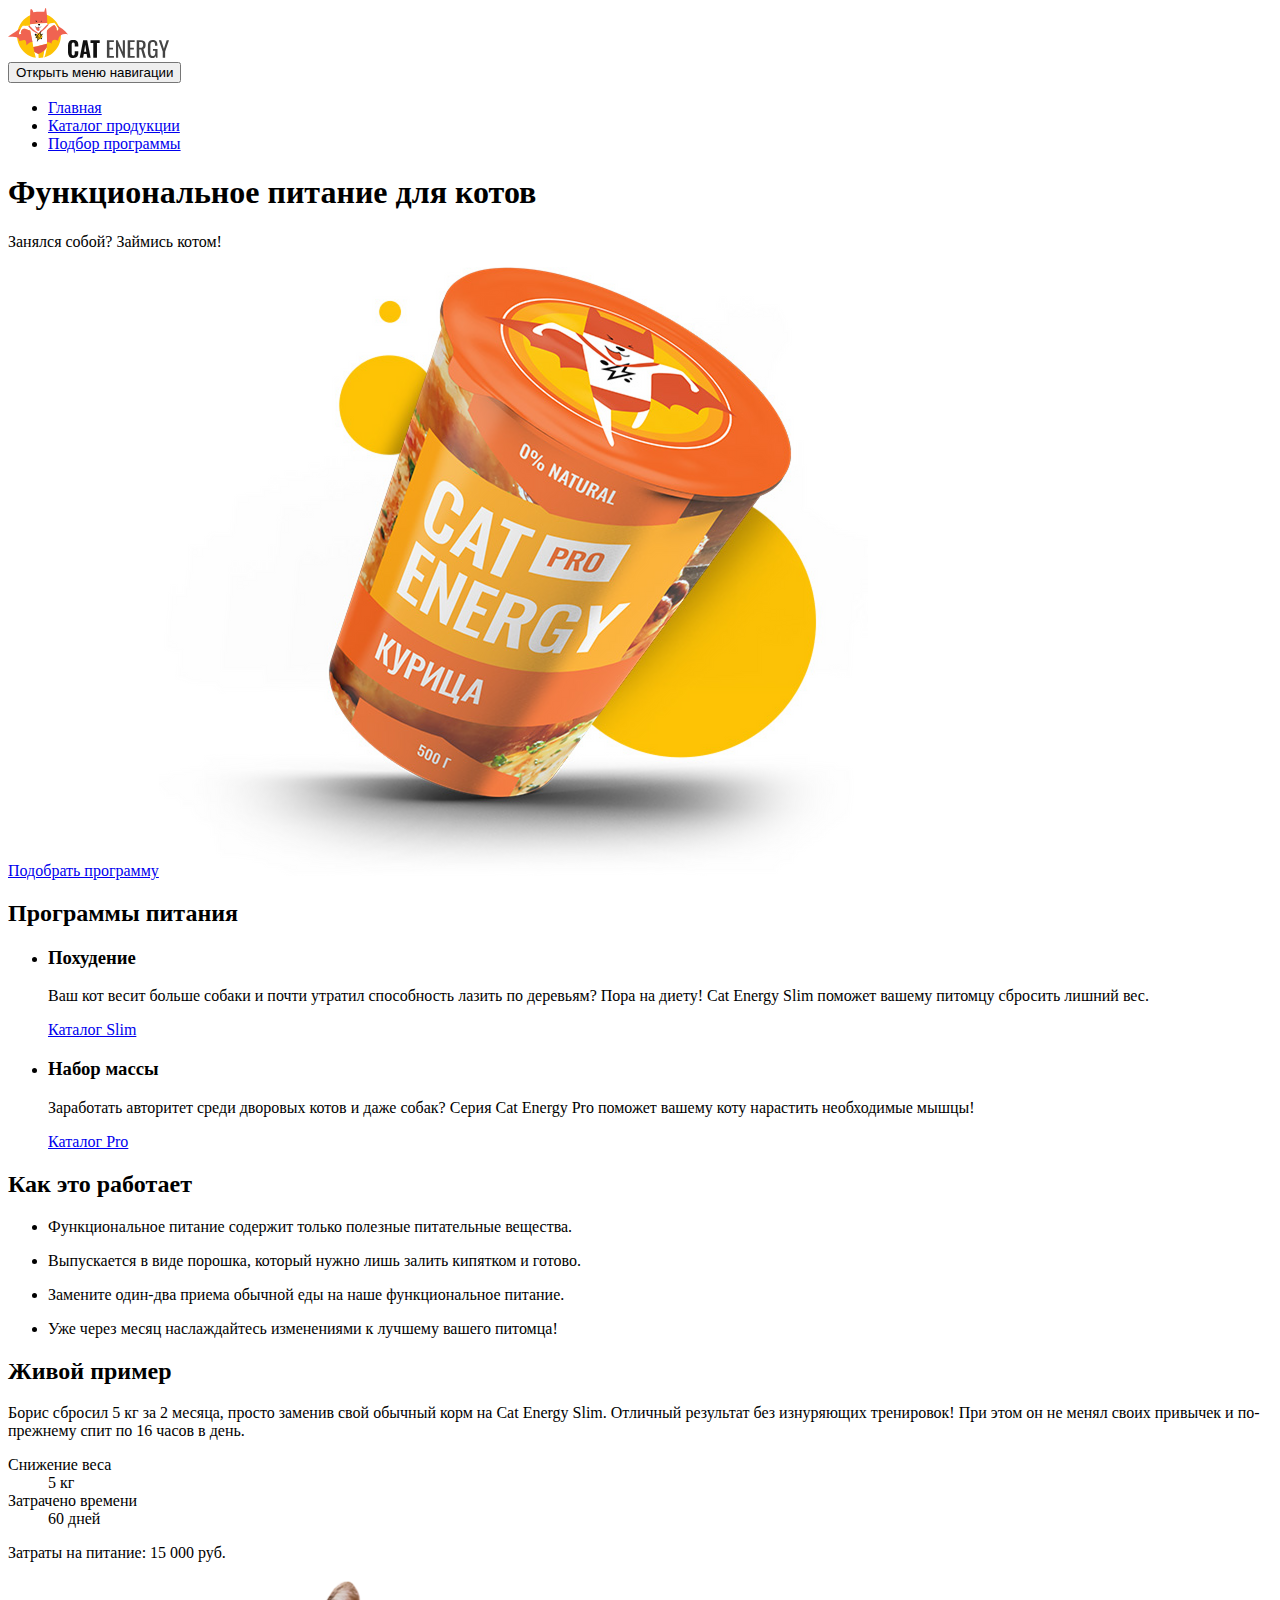
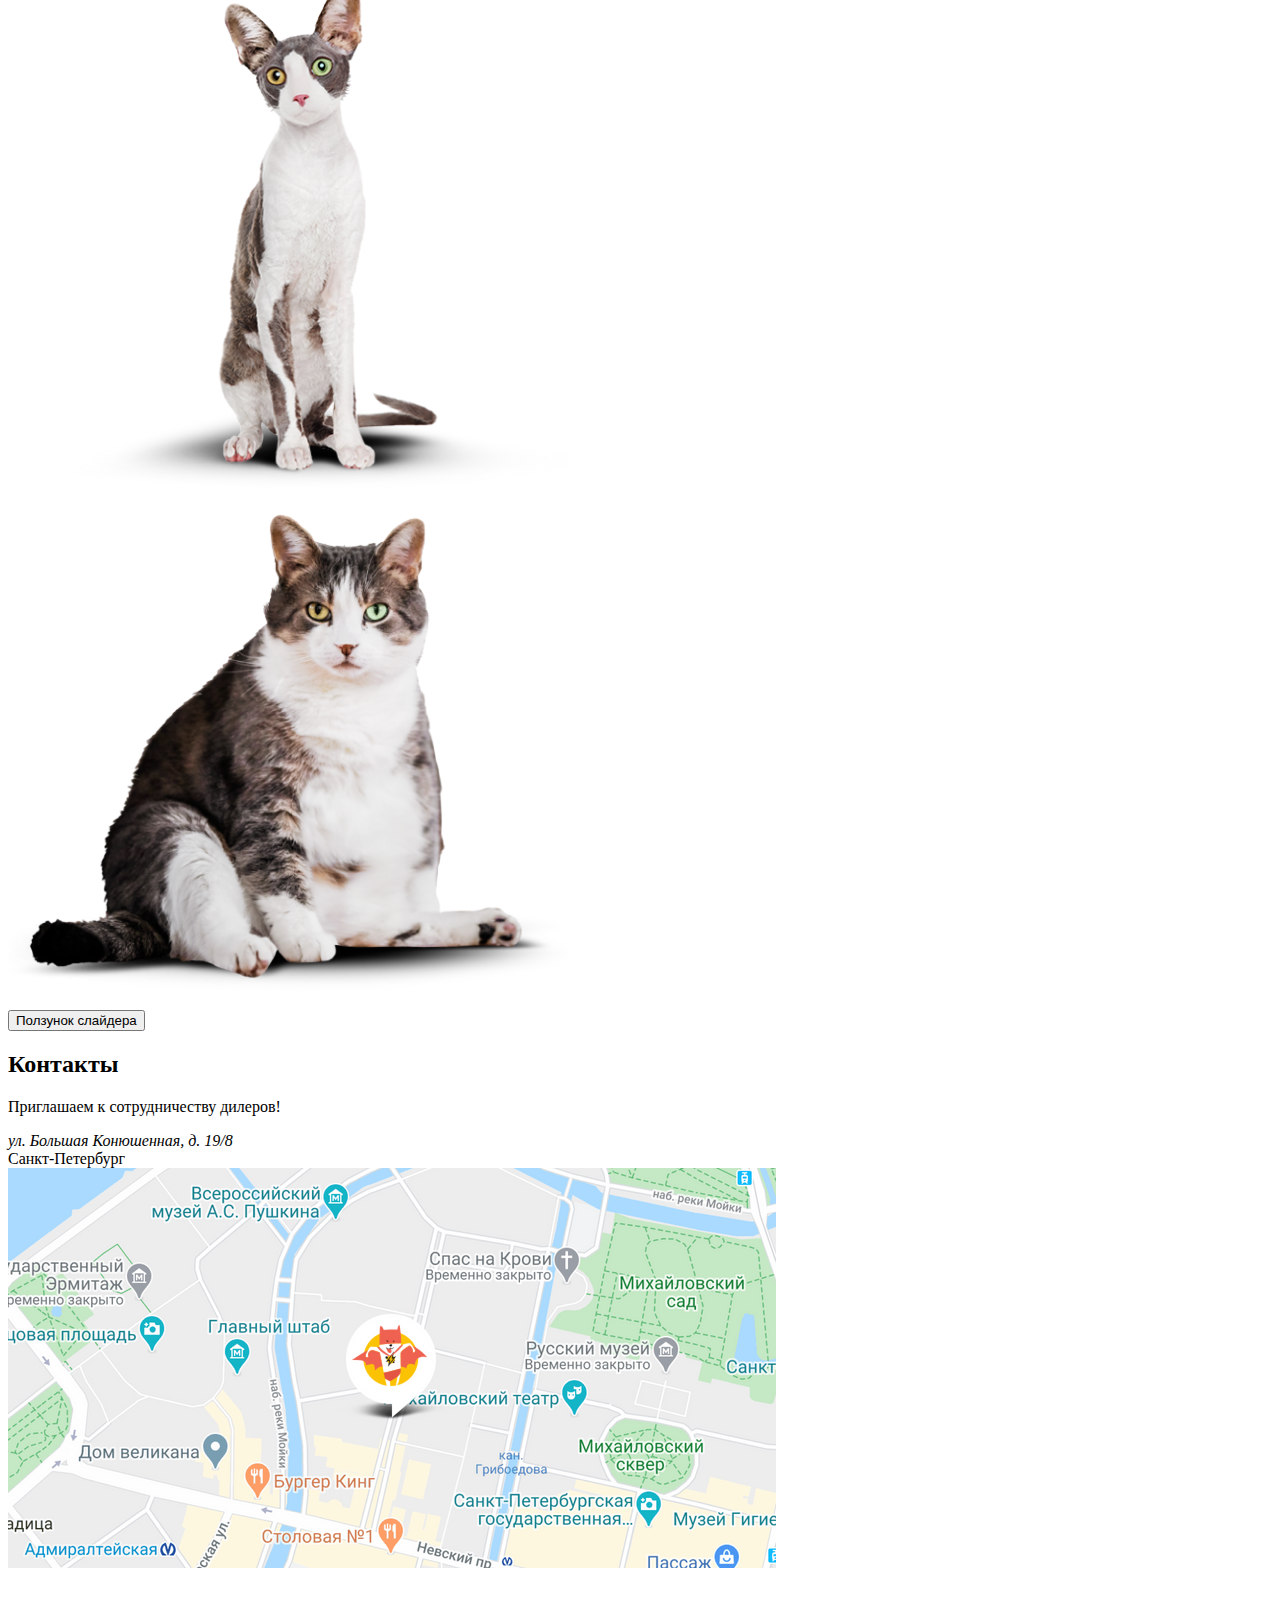
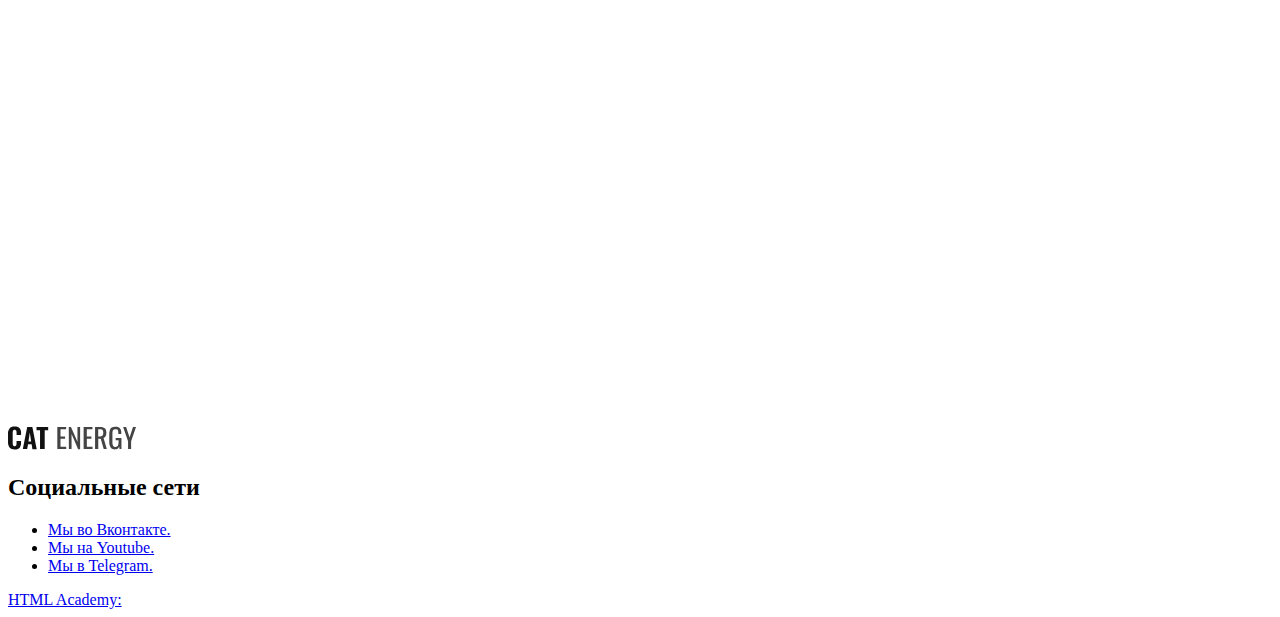
==== commit 9a8510d1: "Deploying to gh-pages from @ tavimo/2371083-cat-energy-31@ce62ee51976b1fe94c6c746841c0ea9dd29ffda6 🚀" ====
--- a/index.html
+++ b/index.html
@@ -1 +1 @@
-<!DOCTYPE html><html class="page" lang="ru"><head><meta charset="UTF-8"><title>Функциональное питание для котов Cat Energy</title><meta name="viewport" content="width=device-width,initial-scale=1"><link rel="stylesheet" href="styles/styles.css"><link rel="icon" href="favicon.ico"><link rel="icon" href="favicons/16.png" type="image/png"><link rel="icon" href="favicons/32.png" type="image/png"><link rel="icon" href="favicons/152.png" type="image/png"><link rel="manifest" href="manifest.webmanifest"><script src="scripts/index.js" defer="defer"></script></head><body class="page__body"><header class="main-header"><div class="main-header__container container"><a class="main-header__logo" href="#" aria-current="page"><picture><source media="(min-width: 1300px)" width="70" height="59" type="image/svg+xml" srcset="images/logo-desktop.svg"><source media="(min-width: 768px)" width="60" height="50" type="image/svg+xml" srcset="images/logo-tablet.svg"><img src="images/logo-mobile.svg" width="33" height="38" alt="логотип Cat Energy"></picture></a><a class="main-header__logo" href="#" aria-current="page"><img src="images/logo-text.svg" width="101" height="18" alt="текстовый логотип Cat Energy"></a><nav class="main-header__navigation navigation"><button class="navigation__toggle" type="button"><span class="visually-hidden">Открыть меню навигации</span></button><div class="navigation__container"><ul class="navigation__list"><li class="navigation__item"><a class="navigation__link" href="#">Главная</a></li><li class="navigation__item"><a class="navigation__link" href="catalog.html">Каталог продукции</a></li><li class="navigation__item"><a class="navigation__link" href="#">Подбор программы</a></li></ul></div></nav></div></header><main class="main-container"><section class="hero"><div class="container"><h1 class="hero__title">Функциональное питание для котов</h1><p class="hero__text">Занялся собой? Займись котом!</p><a class="button" href="#">Подобрать программу</a><picture><source media="(min-width: 1300px)" width="552" height="499" type="image/png" srcset="images/hero-box-desktop@1x.png, images/hero-box-desktop@2x.png 2x"><source media="(min-width: 768px)" width="709" height="609" type="image/png" srcset="images/hero-box-tablet@1x.png, images/hero-box-tablet@2x.png 2x"><img src="images/hero-box-mobile@1x.png" srcset="images/hero-box-mobile@2x.png 2x" width="280" height="270" alt="Банка Cat Energy со вкусом курицы"></picture></div></section><section class="programs"><h2 class="visually-hidden">Программы питания</h2><div class="container"><ul class="programs__list"><li class="programs__item"><article class="programs-card programs-card--slim"><h3 class="programs-card__title">Похудение</h3><p class="programs-card__description">Ваш кот весит больше собаки и почти утратил способность лазить по деревьям? Пора на диету! Cat Energy Slim поможет вашему питомцу сбросить лишний вес.</p><a class="programs-card__link" href="#">Каталог Slim</a></article></li><li class="programs__item"><article class="programs-card programs-card--pro"><h3 class="programs-card__title">Набор массы</h3><p class="programs-card__description">Заработать авторитет среди дворовых котов и даже собак? Серия Cat Energy Pro поможет вашему коту нарастить необходимые мышцы!</p><a class="programs-card__link" href="#">Каталог Pro</a></article></li></ul></div></section><section class="advantages"><div class="container"><h2 class="advantages__title">Как это работает</h2><ul class="advantages__list"><li class="advantages__item advantages__item--leaf"><p class="advantages__description">Функциональное питание содержит только полезные питательные вещества.</p></li><li class="advantages__item advantages__item--water"><p class="advantages__description">Выпускается в виде порошка, который нужно лишь залить кипятком и готово.</p></li><li class="advantages__item advantages__item--food"><p class="advantages__description">Замените один-два приема обычной еды на наше функциональное питание.</p></li><li class="advantages__item advantages__item--watch"><p class="advantages__description">Уже через месяц наслаждайтесь изменениями к лучшему вашего питомца!</p></li></ul></div></section><section class="example"><div class="container"><h2 class="example__title">Живой пример</h2><p class="example__description">Борис сбросил 5 кг за 2 месяца, просто заменив свой обычный корм на Cat Energy Slim. Отличный результат без изнуряющих тренировок! При этом он не менял своих привычек и по-прежнему спит по 16 часов в день.</p><dl class="example__list"><div class="example__item"><dt class="example__term">Снижение веса</dt><dd class="example__definition">5 кг</dd></div><div class="example__item"><dt class="example__term">Затрачено времени</dt><dd class="example__definition">60 дней</dd></div></dl><p class="example__cost">Затраты на питание: <span>15 000 руб.</span></p><div class="example__comparison slider"><div class="slider__container"><div class="slider__img slider__img--after"><picture><source media="(min-width: 768px)" width="560" height="512" type="image/png" srcset="images/slider-after-tablet@1x.png, images/slider-after-tablet@2x.png 2x"><img src="images/slider-after-mobile@1x.png" srcset="images/slider-after-mobile@2x.png 2x" width="280" height="256" alt="стройный кот после употребления корма Cat Energy Slim"></picture></div><div class="slider__img-wrapper"><div class="slider__img slider__img--before"><picture><source media="(min-width: 768px)" width="560" height="512" type="image/png" srcset="images/slider-before-tablet@1x.png, images/slider-before-tablet@2x.png 2x"><img src="images/slider-before-mobile@1x.png" srcset="images/slider-before-mobile@2x.png 2x" width="280" height="256" alt="толстый кот до употребления корма Cat Energy Slim"></picture></div></div><div class="slider__change-wrapper"><button class="slider__change" type="button"><span class="visually-hidden">Ползунок слайдера</span></button></div></div></div></div></section><section class="map"><div class="container"><div class="map__description-container"><h2 class="visually-hidden">Контакты</h2><p class="map__description">Приглашаем к сотрудничеству дилеров!</p><address class="map__address">ул. Большая Конюшенная, д. 19/8</address><span class="map__address">Санкт-Петербург</span></div></div><div class="map__location"><picture><source media="(min-width: 1300px)" width="1440" height="400" type="image/png" srcset="images/map-desktop@1x.png, images/map-desktop@2x.png 2x"><source media="(min-width: 768px)" width="768" height="400" type="image/png" srcset="images/map-tablet@1x.png, images/map-tablet@2x.png 2x"><img class="map__location-img" src="images/map-mobile@1x.png" srcset="images/map-mobile@2x.png 2x" width="320" height="362" alt="Местонахождение на карте"></picture><iframe class="map__location-iframe" src="https://www.google.com/maps/embed?pb=!1m18!1m12!1m3!1d1998.6094560304048!2d30.323465821758433!3d59.93862242360575!2m3!1f0!2f0!3f0!3m2!1i1024!2i768!4f13.1!3m3!1m2!1s0x4696310fca145cc1%3A0x42b32648d8238007!2z0JHQvtC70YzRiNCw0Y8g0JrQvtC90Y7RiNC10L3QvdCw0Y8g0YPQuy4sIDE5LzgsINCh0LDQvdC60YIt0J_QtdGC0LXRgNCx0YPRgNCzLCAxOTExODY!5e0!3m2!1sru!2sru!4v1714467114008!5m2!1sru!2sru" width="600" height="450" style="border:0;" allowfullscreen="" loading="lazy" referrerpolicy="no-referrer-when-downgrade"></iframe></div></section></main><footer class="footer"><div class="container"><a class="footer__logo" href="#" aria-current="page"><img src="images/logo-text.svg" width="101" height="18" alt="текстовый логотип Cat Energy"></a><div class="footer__social-wrapper"><h2 class="visually-hidden">Социальные сети</h2><ul class="footer__social-list social-list"><li class="social-list__item"><a class="social-list__link" href="https://vk.com/htmlacademy" target="_blank" rel="noreferrer noopener"><span class="visually-hidden">Мы во Вконтакте.</span></a></li><li class="social-list__item"><a class="social-list__link" href="https://www.youtube.com/user/htmlacademyru" target="_blank" rel="noreferrer noopener"><span class="visually-hidden">Мы на Youtube.</span></a></li><li class="social-list__item"><a class="social-list__link" href="tg://resolve?domain=htmlacademy" target="_blank" rel="noreferrer noopener"><span class="visually-hidden">Мы в Telegram.</span></a></li></ul></div><a class="footer__copyright-link" href="https://htmlacademy.ru" target="_blank" rel="noreferrer noopener"><span class="footer__copyright-name">HTML Academy:</span> <img src="images/logo-html.svg" width="27" height="34" alt="логотип HTML Academy"></a></div></footer></body></html>+<!DOCTYPE html><html class="page" lang="ru"><head><meta charset="UTF-8"><title>Функциональное питание для котов Cat Energy</title><meta name="viewport" content="width=device-width,initial-scale=1"><link rel="stylesheet" href="styles/styles.css"><link rel="icon" href="favicon.ico"><link rel="icon" href="favicons/16.png" type="image/png"><link rel="icon" href="favicons/32.png" type="image/png"><link rel="icon" href="favicons/152.png" type="image/png"><link rel="manifest" href="manifest.webmanifest"><script src="scripts/index.js" defer="defer"></script></head><body class="page__body"><header class="main-header"><div class="main-header__container container"><a class="main-header__logo" href="#" aria-current="page"><picture><source media="(min-width: 1300px)" width="70" height="59" type="image/svg+xml" srcset="images/logo-desktop.svg"><source media="(min-width: 768px)" width="60" height="50" type="image/svg+xml" srcset="images/logo-tablet.svg"><img src="images/logo-mobile.svg" width="33" height="38" alt="логотип Cat Energy"></picture></a><a class="main-header__logo" href="#" aria-current="page"><img src="images/logo-text.svg" width="101" height="18" alt="текстовый логотип Cat Energy"></a><nav class="main-header__navigation navigation"><button class="navigation__toggle" type="button"><span class="visually-hidden">Открыть меню навигации</span></button><div class="navigation__container"><ul class="navigation__list"><li class="navigation__item"><a class="navigation__link" href="#">Главная</a></li><li class="navigation__item"><a class="navigation__link" href="catalog.html">Каталог продукции</a></li><li class="navigation__item"><a class="navigation__link" href="#">Подбор программы</a></li></ul></div></nav></div></header><main class="main-container"><section class="hero"><div class="container"><h1 class="hero__title">Функциональное питание для котов</h1><p class="hero__text">Занялся собой? Займись котом!</p><a class="button" href="#">Подобрать программу</a><picture><source media="(min-width: 1300px)" width="552" height="499" type="image/png" srcset="images/hero-box-desktop@1x.png, images/hero-box-desktop@2x.png 2x"><source media="(min-width: 768px)" width="709" height="609" type="image/png" srcset="images/hero-box-tablet@1x.png, images/hero-box-tablet@2x.png 2x"><img src="images/hero-box-mobile@1x.png" srcset="images/hero-box-mobile@2x.png 2x" width="280" height="270" alt="Банка Cat Energy со вкусом курицы"></picture></div></section><section class="programs"><h2 class="visually-hidden">Программы питания</h2><div class="container"><ul class="programs__list"><li class="programs__item"><article class="programs-card programs-card--slim"><h3 class="programs-card__title">Похудение</h3><p class="programs-card__description">Ваш кот весит больше собаки и почти утратил способность лазить по деревьям? Пора на диету! Cat Energy Slim поможет вашему питомцу сбросить лишний вес.</p><a class="programs-card__link" href="#">Каталог Slim<span class="product-card__arrow"></span></a></article></li><li class="programs__item"><article class="programs-card programs-card--pro"><h3 class="programs-card__title">Набор массы</h3><p class="programs-card__description">Заработать авторитет среди дворовых котов и даже собак? Серия Cat Energy Pro поможет вашему коту нарастить необходимые мышцы!</p><a class="programs-card__link" href="#">Каталог Pro<span class="product-card__arrow"></span></a></article></li></ul></div></section><section class="advantages"><div class="container"><h2 class="advantages__title">Как это работает</h2><ul class="advantages__list"><li class="advantages__item advantages__item--leaf"><p class="advantages__description">Функциональное питание содержит только полезные питательные вещества.</p></li><li class="advantages__item advantages__item--water"><p class="advantages__description">Выпускается в виде порошка, который нужно лишь залить кипятком и готово.</p></li><li class="advantages__item advantages__item--food"><p class="advantages__description">Замените один-два приема обычной еды на наше функциональное питание.</p></li><li class="advantages__item advantages__item--watch"><p class="advantages__description">Уже через месяц наслаждайтесь изменениями к лучшему вашего питомца!</p></li></ul></div></section><section class="example"><div class="container"><h2 class="example__title">Живой пример</h2><p class="example__description">Борис сбросил 5 кг за 2 месяца, просто заменив свой обычный корм на Cat Energy Slim. Отличный результат без изнуряющих тренировок! При этом он не менял своих привычек и по-прежнему спит по 16 часов в день.</p><dl class="example__list"><div class="example__item"><dt class="example__term">Снижение веса</dt><dd class="example__definition">5 кг</dd></div><div class="example__item"><dt class="example__term">Затрачено времени</dt><dd class="example__definition">60 дней</dd></div></dl><p class="example__cost">Затраты на питание: <span>15 000 руб.</span></p><div class="example__comparison slider"><div class="slider__container"><div class="slider__img slider__img--after"><picture><source media="(min-width: 768px)" width="560" height="512" type="image/png" srcset="images/slider-after-tablet@1x.png, images/slider-after-tablet@2x.png 2x"><img src="images/slider-after-mobile@1x.png" srcset="images/slider-after-mobile@2x.png 2x" width="280" height="256" alt="стройный кот после употребления корма Cat Energy Slim"></picture></div><div class="slider__img-wrapper"><div class="slider__img slider__img--before"><picture><source media="(min-width: 768px)" width="560" height="512" type="image/png" srcset="images/slider-before-tablet@1x.png, images/slider-before-tablet@2x.png 2x"><img src="images/slider-before-mobile@1x.png" srcset="images/slider-before-mobile@2x.png 2x" width="280" height="256" alt="толстый кот до употребления корма Cat Energy Slim"></picture></div></div><div class="slider__change-wrapper"><button class="slider__change" type="button"><span class="visually-hidden">Ползунок слайдера</span></button></div></div></div></div></section><section class="map"><div class="container"><div class="map__description-container"><h2 class="visually-hidden">Контакты</h2><p class="map__description">Приглашаем к сотрудничеству дилеров!</p><address class="map__address">ул. Большая Конюшенная, д. 19/8</address><span class="map__address">Санкт-Петербург</span></div></div><div class="map__location"><picture><source media="(min-width: 1300px)" width="1440" height="400" type="image/png" srcset="images/map-desktop@1x.png, images/map-desktop@2x.png 2x"><source media="(min-width: 768px)" width="768" height="400" type="image/png" srcset="images/map-tablet@1x.png, images/map-tablet@2x.png 2x"><img class="map__location-img" src="images/map-mobile@1x.png" srcset="images/map-mobile@2x.png 2x" width="320" height="362" alt="Местонахождение на карте"></picture><iframe class="map__location-iframe" src="https://www.google.com/maps/embed?pb=!1m18!1m12!1m3!1d1998.6094560304048!2d30.323465821758433!3d59.93862242360575!2m3!1f0!2f0!3f0!3m2!1i1024!2i768!4f13.1!3m3!1m2!1s0x4696310fca145cc1%3A0x42b32648d8238007!2z0JHQvtC70YzRiNCw0Y8g0JrQvtC90Y7RiNC10L3QvdCw0Y8g0YPQuy4sIDE5LzgsINCh0LDQvdC60YIt0J_QtdGC0LXRgNCx0YPRgNCzLCAxOTExODY!5e0!3m2!1sru!2sru!4v1714467114008!5m2!1sru!2sru" width="600" height="450" style="border:0;" allowfullscreen="" loading="lazy" referrerpolicy="no-referrer-when-downgrade"></iframe></div></section></main><footer class="footer"><div class="container"><a class="footer__logo" href="#" aria-current="page"><img src="images/logo-text.svg" width="128" height="24" alt="текстовый логотип Cat Energy"></a><div class="footer__social-wrapper"><h2 class="visually-hidden">Социальные сети</h2><ul class="footer__social-list social-list"><li class="social-list__item"><a class="social-list__link social-list__link--vk" href="https://vk.com/htmlacademy" target="_blank" rel="noreferrer noopener"><span class="visually-hidden">Мы во Вконтакте.</span></a></li><li class="social-list__item"><a class="social-list__link social-list__link--youtube" href="https://www.youtube.com/user/htmlacademyru" target="_blank" rel="noreferrer noopener"><span class="visually-hidden">Мы на Youtube.</span></a></li><li class="social-list__item"><a class="social-list__link social-list__link--telegram" href="tg://resolve?domain=htmlacademy" target="_blank" rel="noreferrer noopener"><span class="visually-hidden">Мы в Telegram.</span></a></li></ul></div><a class="footer__copyright-link" href="https://htmlacademy.ru" target="_blank" rel="noreferrer noopener"><span class="footer__copyright-name">HTML Academy:</span></a></div></footer></body></html>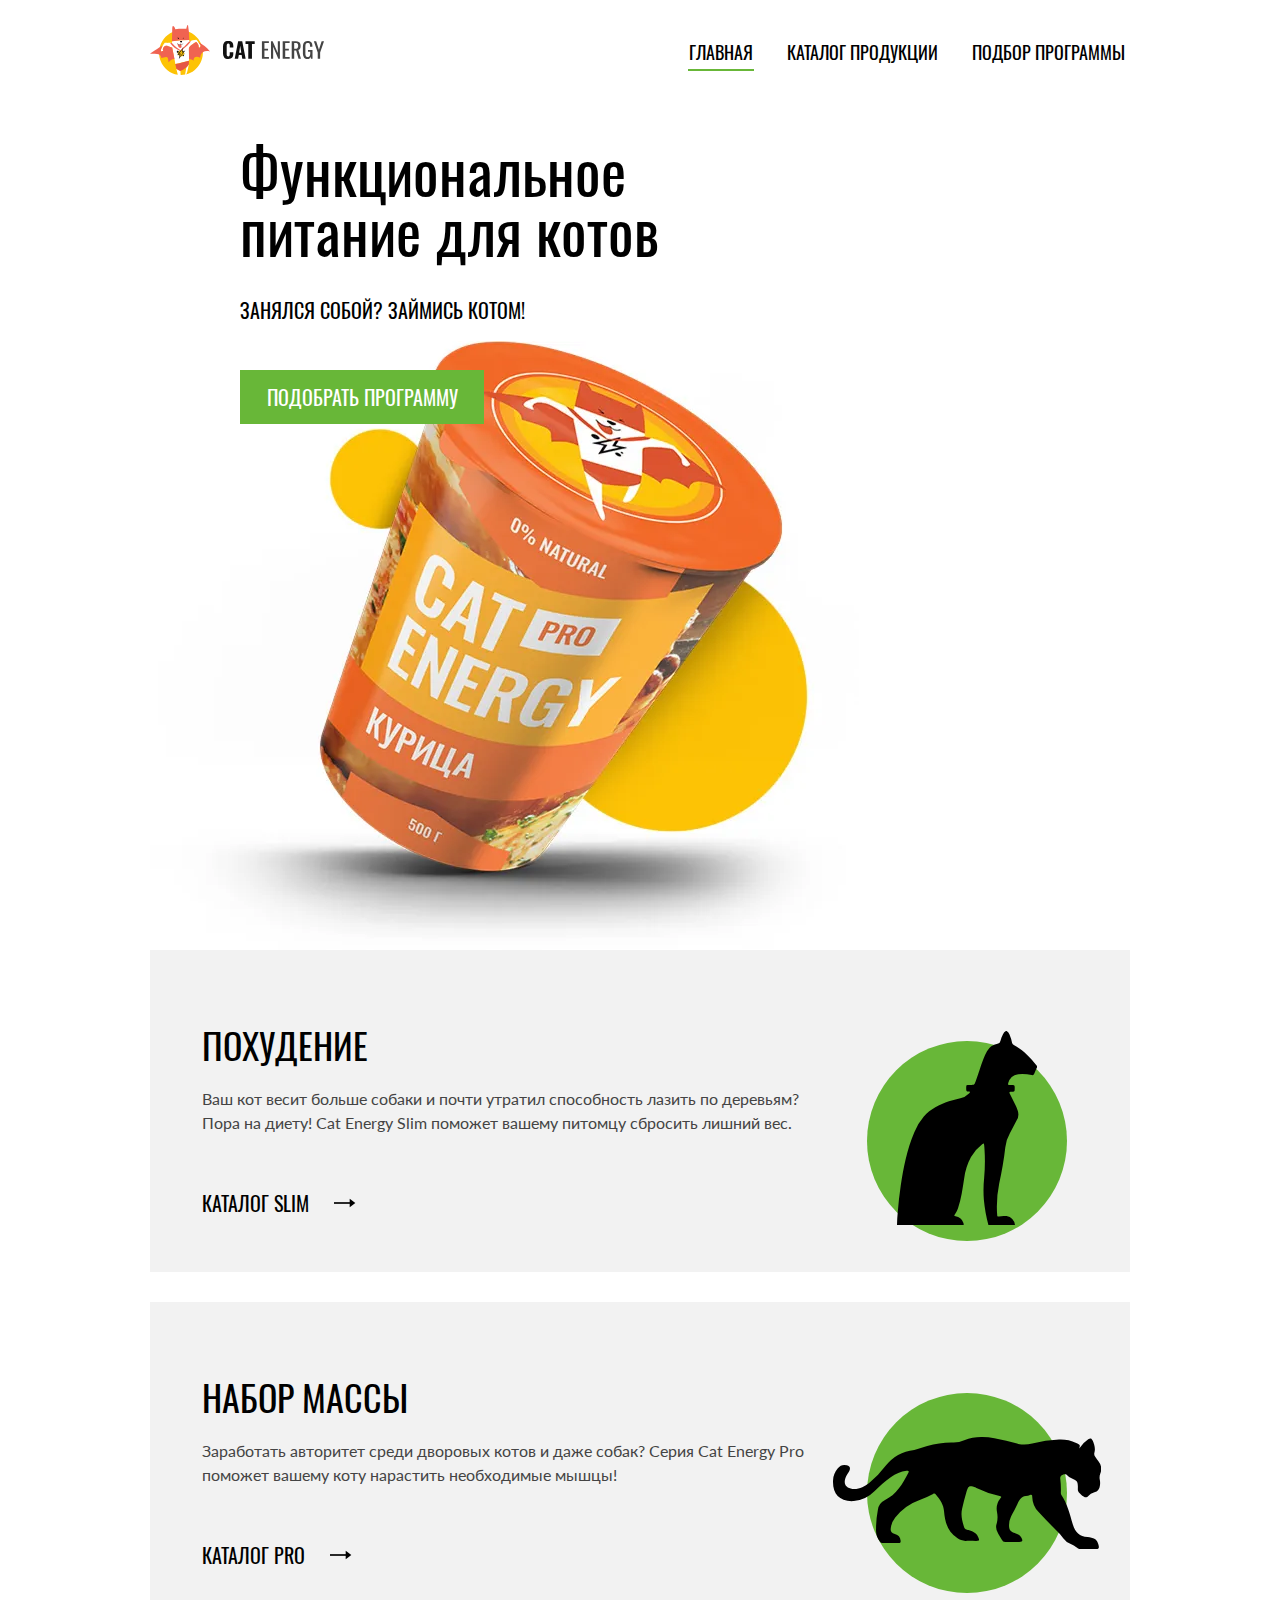
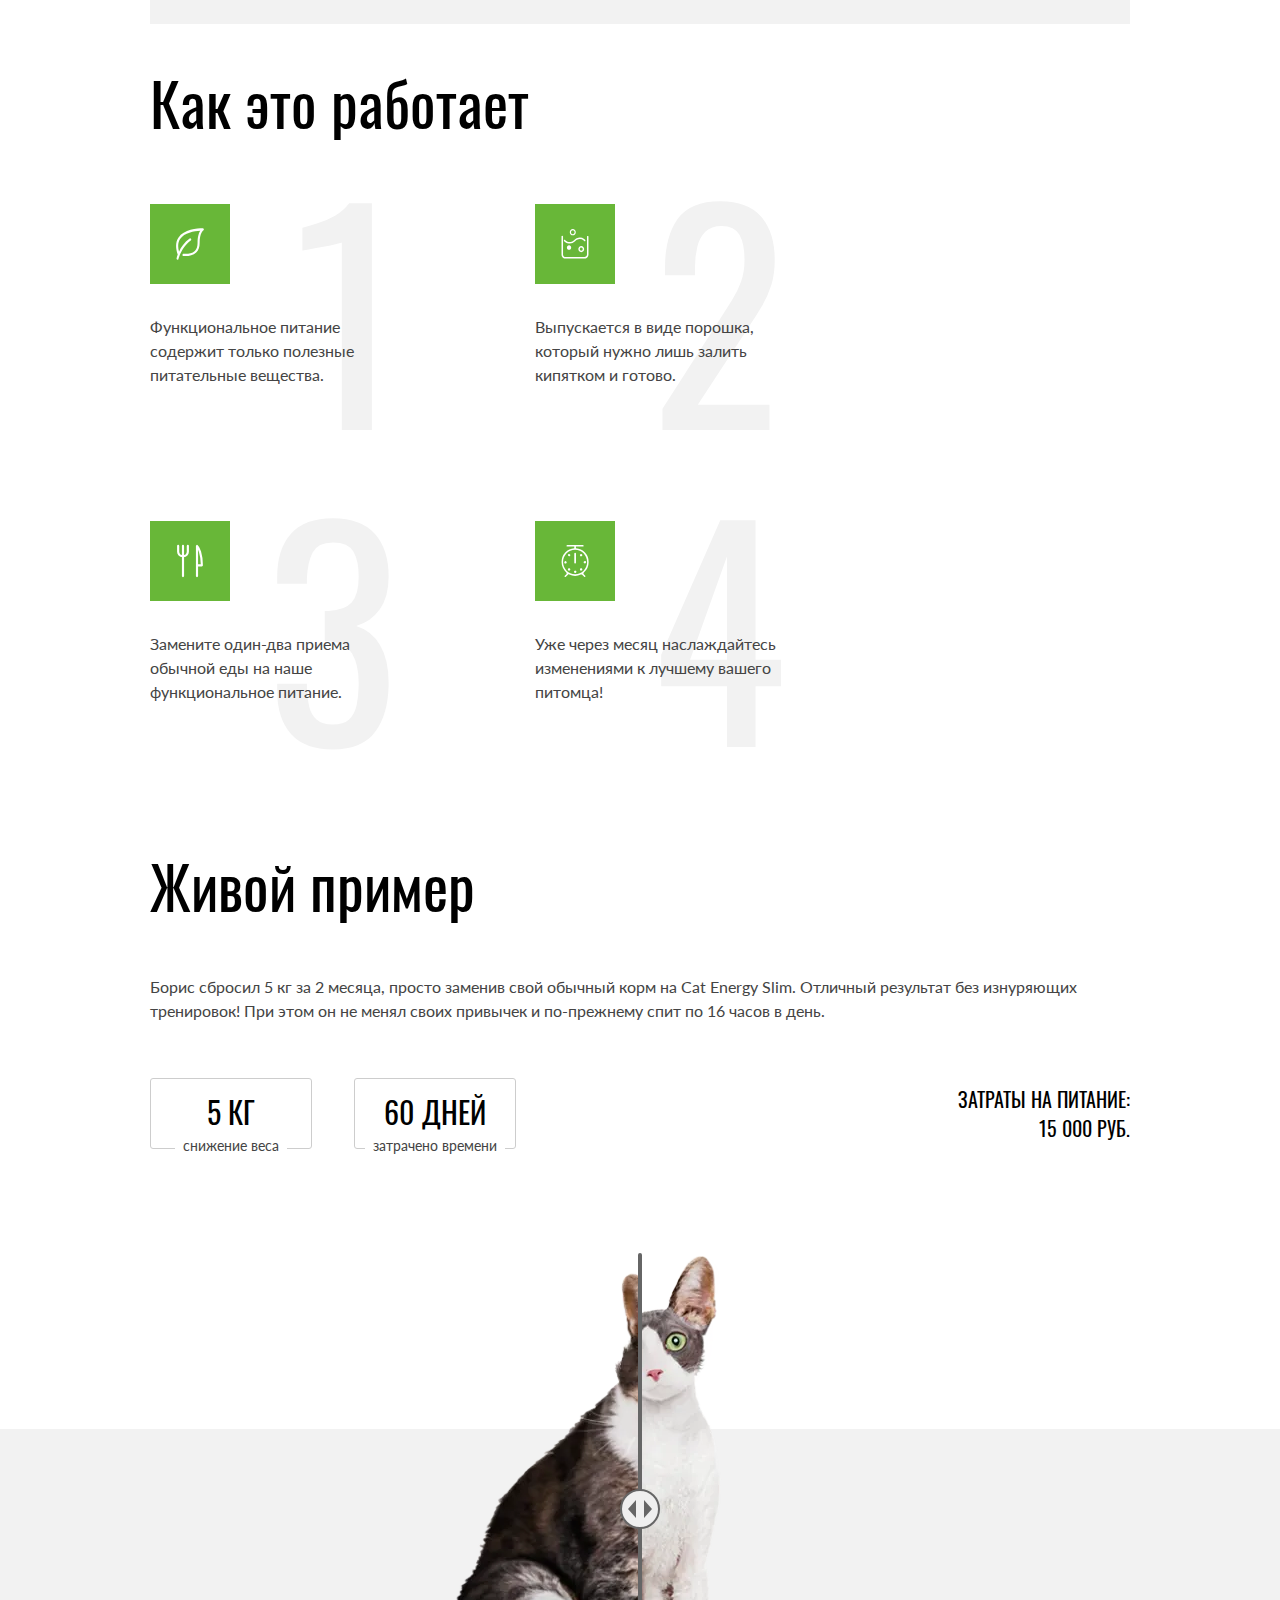
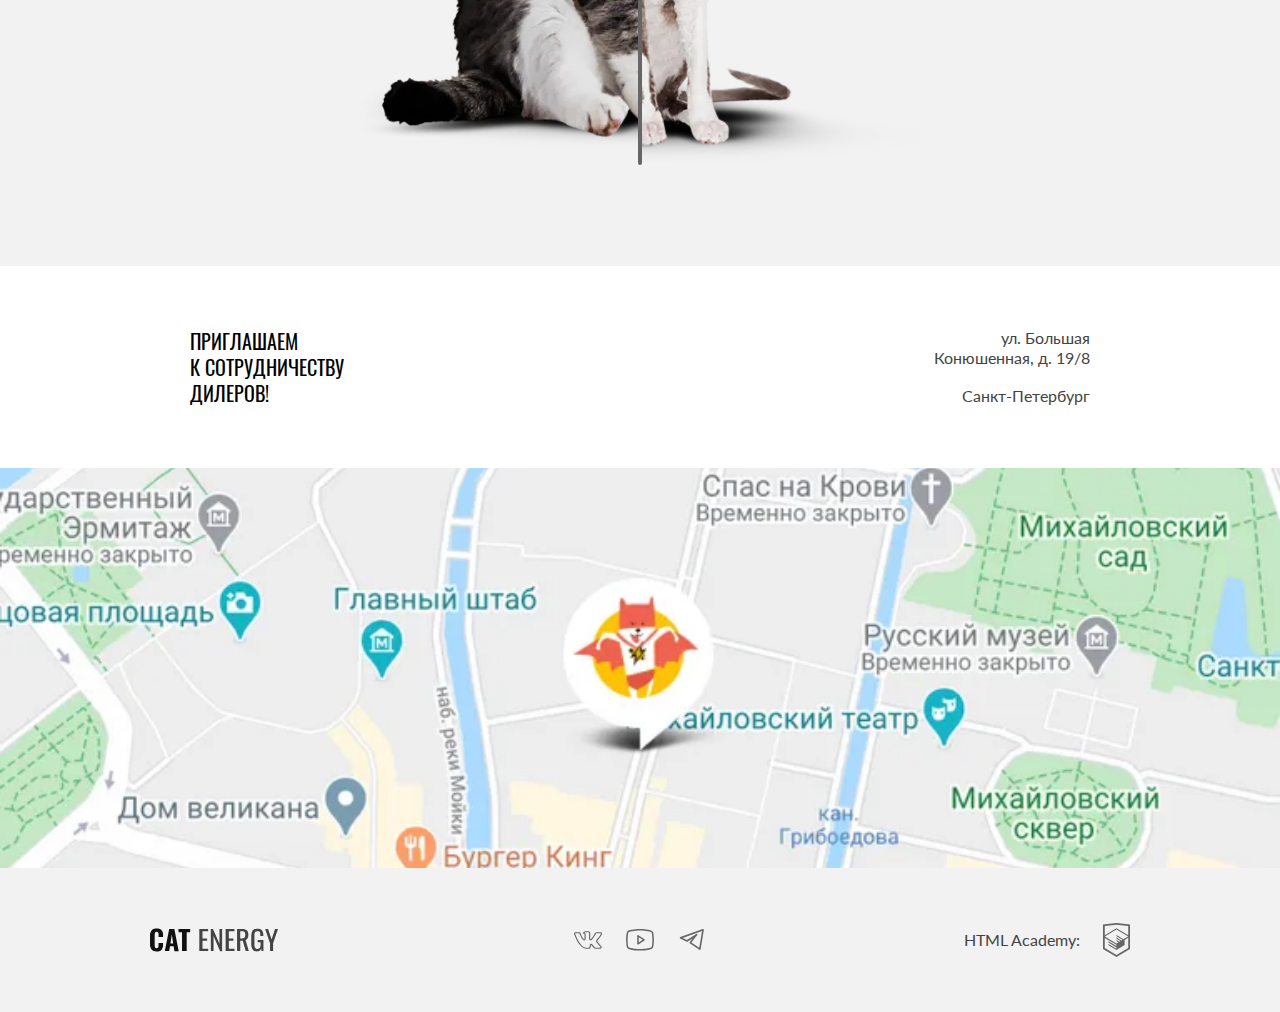
==== commit bdeecc44: "Deploying to gh-pages from @ tavimo/2371083-cat-energy-31@7be16e20b608304eb5f16cfdb177689e62d887ef 🚀" ====
--- a/index.html
+++ b/index.html
@@ -1 +1 @@
-<!DOCTYPE html><html class="page" lang="ru"><head><meta charset="UTF-8"><title>Функциональное питание для котов Cat Energy</title><meta name="viewport" content="width=device-width,initial-scale=1"><link rel="stylesheet" href="styles/styles.css"><link rel="icon" href="favicon.ico"><link rel="icon" href="favicons/16.png" type="image/png"><link rel="icon" href="favicons/32.png" type="image/png"><link rel="icon" href="favicons/152.png" type="image/png"><link rel="manifest" href="manifest.webmanifest"><script src="scripts/index.js" defer="defer"></script></head><body class="page__body"><header class="main-header"><div class="main-header__container container"><a class="main-header__logo" href="#" aria-current="page"><picture><source media="(min-width: 1300px)" width="70" height="59" type="image/svg+xml" srcset="images/logo-desktop.svg"><source media="(min-width: 768px)" width="60" height="50" type="image/svg+xml" srcset="images/logo-tablet.svg"><img src="images/logo-mobile.svg" width="33" height="38" alt="логотип Cat Energy"></picture></a><a class="main-header__logo" href="#" aria-current="page"><img src="images/logo-text.svg" width="101" height="18" alt="текстовый логотип Cat Energy"></a><nav class="main-header__navigation navigation"><button class="navigation__toggle" type="button"><span class="visually-hidden">Открыть меню навигации</span></button><div class="navigation__container"><ul class="navigation__list"><li class="navigation__item"><a class="navigation__link" href="#">Главная</a></li><li class="navigation__item"><a class="navigation__link" href="catalog.html">Каталог продукции</a></li><li class="navigation__item"><a class="navigation__link" href="#">Подбор программы</a></li></ul></div></nav></div></header><main class="main-container"><section class="hero"><div class="container"><h1 class="hero__title">Функциональное питание для котов</h1><p class="hero__text">Занялся собой? Займись котом!</p><a class="button" href="#">Подобрать программу</a><picture><source media="(min-width: 1300px)" width="552" height="499" type="image/png" srcset="images/hero-box-desktop@1x.png, images/hero-box-desktop@2x.png 2x"><source media="(min-width: 768px)" width="709" height="609" type="image/png" srcset="images/hero-box-tablet@1x.png, images/hero-box-tablet@2x.png 2x"><img src="images/hero-box-mobile@1x.png" srcset="images/hero-box-mobile@2x.png 2x" width="280" height="270" alt="Банка Cat Energy со вкусом курицы"></picture></div></section><section class="programs"><h2 class="visually-hidden">Программы питания</h2><div class="container"><ul class="programs__list"><li class="programs__item"><article class="programs-card programs-card--slim"><h3 class="programs-card__title">Похудение</h3><p class="programs-card__description">Ваш кот весит больше собаки и почти утратил способность лазить по деревьям? Пора на диету! Cat Energy Slim поможет вашему питомцу сбросить лишний вес.</p><a class="programs-card__link" href="#">Каталог Slim<span class="product-card__arrow"></span></a></article></li><li class="programs__item"><article class="programs-card programs-card--pro"><h3 class="programs-card__title">Набор массы</h3><p class="programs-card__description">Заработать авторитет среди дворовых котов и даже собак? Серия Cat Energy Pro поможет вашему коту нарастить необходимые мышцы!</p><a class="programs-card__link" href="#">Каталог Pro<span class="product-card__arrow"></span></a></article></li></ul></div></section><section class="advantages"><div class="container"><h2 class="advantages__title">Как это работает</h2><ul class="advantages__list"><li class="advantages__item advantages__item--leaf"><p class="advantages__description">Функциональное питание содержит только полезные питательные вещества.</p></li><li class="advantages__item advantages__item--water"><p class="advantages__description">Выпускается в виде порошка, который нужно лишь залить кипятком и готово.</p></li><li class="advantages__item advantages__item--food"><p class="advantages__description">Замените один-два приема обычной еды на наше функциональное питание.</p></li><li class="advantages__item advantages__item--watch"><p class="advantages__description">Уже через месяц наслаждайтесь изменениями к лучшему вашего питомца!</p></li></ul></div></section><section class="example"><div class="container"><h2 class="example__title">Живой пример</h2><p class="example__description">Борис сбросил 5 кг за 2 месяца, просто заменив свой обычный корм на Cat Energy Slim. Отличный результат без изнуряющих тренировок! При этом он не менял своих привычек и по-прежнему спит по 16 часов в день.</p><dl class="example__list"><div class="example__item"><dt class="example__term">Снижение веса</dt><dd class="example__definition">5 кг</dd></div><div class="example__item"><dt class="example__term">Затрачено времени</dt><dd class="example__definition">60 дней</dd></div></dl><p class="example__cost">Затраты на питание: <span>15 000 руб.</span></p><div class="example__comparison slider"><div class="slider__container"><div class="slider__img slider__img--after"><picture><source media="(min-width: 768px)" width="560" height="512" type="image/png" srcset="images/slider-after-tablet@1x.png, images/slider-after-tablet@2x.png 2x"><img src="images/slider-after-mobile@1x.png" srcset="images/slider-after-mobile@2x.png 2x" width="280" height="256" alt="стройный кот после употребления корма Cat Energy Slim"></picture></div><div class="slider__img-wrapper"><div class="slider__img slider__img--before"><picture><source media="(min-width: 768px)" width="560" height="512" type="image/png" srcset="images/slider-before-tablet@1x.png, images/slider-before-tablet@2x.png 2x"><img src="images/slider-before-mobile@1x.png" srcset="images/slider-before-mobile@2x.png 2x" width="280" height="256" alt="толстый кот до употребления корма Cat Energy Slim"></picture></div></div><div class="slider__change-wrapper"><button class="slider__change" type="button"><span class="visually-hidden">Ползунок слайдера</span></button></div></div></div></div></section><section class="map"><div class="container"><div class="map__description-container"><h2 class="visually-hidden">Контакты</h2><p class="map__description">Приглашаем к сотрудничеству дилеров!</p><address class="map__address">ул. Большая Конюшенная, д. 19/8</address><span class="map__address">Санкт-Петербург</span></div></div><div class="map__location"><picture><source media="(min-width: 1300px)" width="1440" height="400" type="image/png" srcset="images/map-desktop@1x.png, images/map-desktop@2x.png 2x"><source media="(min-width: 768px)" width="768" height="400" type="image/png" srcset="images/map-tablet@1x.png, images/map-tablet@2x.png 2x"><img class="map__location-img" src="images/map-mobile@1x.png" srcset="images/map-mobile@2x.png 2x" width="320" height="362" alt="Местонахождение на карте"></picture><iframe class="map__location-iframe" src="https://www.google.com/maps/embed?pb=!1m18!1m12!1m3!1d1998.6094560304048!2d30.323465821758433!3d59.93862242360575!2m3!1f0!2f0!3f0!3m2!1i1024!2i768!4f13.1!3m3!1m2!1s0x4696310fca145cc1%3A0x42b32648d8238007!2z0JHQvtC70YzRiNCw0Y8g0JrQvtC90Y7RiNC10L3QvdCw0Y8g0YPQuy4sIDE5LzgsINCh0LDQvdC60YIt0J_QtdGC0LXRgNCx0YPRgNCzLCAxOTExODY!5e0!3m2!1sru!2sru!4v1714467114008!5m2!1sru!2sru" width="600" height="450" style="border:0;" allowfullscreen="" loading="lazy" referrerpolicy="no-referrer-when-downgrade"></iframe></div></section></main><footer class="footer"><div class="container"><a class="footer__logo" href="#" aria-current="page"><img src="images/logo-text.svg" width="128" height="24" alt="текстовый логотип Cat Energy"></a><div class="footer__social-wrapper"><h2 class="visually-hidden">Социальные сети</h2><ul class="footer__social-list social-list"><li class="social-list__item"><a class="social-list__link social-list__link--vk" href="https://vk.com/htmlacademy" target="_blank" rel="noreferrer noopener"><span class="visually-hidden">Мы во Вконтакте.</span></a></li><li class="social-list__item"><a class="social-list__link social-list__link--youtube" href="https://www.youtube.com/user/htmlacademyru" target="_blank" rel="noreferrer noopener"><span class="visually-hidden">Мы на Youtube.</span></a></li><li class="social-list__item"><a class="social-list__link social-list__link--telegram" href="tg://resolve?domain=htmlacademy" target="_blank" rel="noreferrer noopener"><span class="visually-hidden">Мы в Telegram.</span></a></li></ul></div><a class="footer__copyright-link" href="https://htmlacademy.ru" target="_blank" rel="noreferrer noopener"><span class="footer__copyright-name">HTML Academy:</span></a></div></footer></body></html>+<!DOCTYPE html><html class="page" lang="ru"><head><meta charset="UTF-8"><title>Функциональное питание для котов Cat Energy</title><meta name="viewport" content="width=device-width,initial-scale=1"><link rel="stylesheet" href="styles/styles.css"><link rel="icon" href="favicon.ico"><link rel="icon" href="favicons/16.png" type="image/png"><link rel="icon" href="favicons/32.png" type="image/png"><link rel="icon" href="favicons/152.png" type="image/png"><link rel="manifest" href="manifest.webmanifest"><script src="scripts/index.js" defer="defer"></script></head><body class="page__body"><header class="main-header main-header--index-desktop"><div class="main-header__container container"><a class="main-header__logo-link" href="#" aria-current="page"><picture><source media="(min-width: 1300px)" width="70" height="59" type="image/svg+xml" srcset="images/logo-desktop.svg"><source media="(min-width: 768px)" width="60" height="50" type="image/svg+xml" srcset="images/logo-tablet.svg"><img class="main-header__logo main-header__logo--img" src="images/logo-mobile.svg" width="33" height="38" alt="логотип Cat Energy"></picture></a><a class="main-header__logo-link main-header__logo-link--text" href="#" aria-current="page"><img class="main-header__logo main-header__logo--text" src="images/logo-text.svg" width="101" height="18" alt="текстовый логотип Cat Energy"></a><nav class="main-header__navigation main-header__navigation--closed main-header__navigation--nojs"><button class="main-header__toggle" type="button"><span class="visually-hidden">Открыть меню навигации</span></button><ul class="main-header__list"><li class="main-header__item main-header__item--current"><a class="main-header__link" href="#">Главная</a></li><li class="main-header__item"><a class="main-header__link" href="catalog.html">Каталог продукции</a></li><li class="main-header__item"><a class="main-header__link" href="#">Подбор программы</a></li></ul></nav></div></header><main class="main-container"><section class="hero"><div class="container"><div class="hero__container"><h1 class="hero__title">Функциональное питание для котов</h1><p class="hero__text">Занялся собой? Займись котом!</p><div class="hero__img-wrapper"><picture><source media="(min-width: 1300px)" width="552" height="499" type="image/webp" srcset="images/hero-box-desktop@1x.webp, images/hero-box-desktop@2x.webp 2x"><source media="(min-width: 768px)" width="709" height="609" type="image/webp" srcset="images/hero-box-tablet@1x.webp, images/hero-box-tablet@2x.webp 2x"><source type="image/webp" width="280" height="270" srcset="images/hero-box-mobile@1x.webp, images/hero-box-mobile@2x.webp 2x"><source media="(min-width: 1300px)" width="552" height="499" type="image/png" srcset="images/hero-box-desktop@1x.png, images/hero-box-desktop@2x.png 2x"><source media="(min-width: 768px)" width="709" height="609" type="image/png" srcset="images/hero-box-tablet@1x.png, images/hero-box-tablet@2x.png 2x"><img class="hero__img" src="images/hero-box-mobile@1x.png" srcset="images/hero-box-mobile@2x.png 2x" width="280" height="270" alt="Банка Cat Energy со вкусом курицы"></picture></div><a class="hero__button button" href="#">Подобрать программу</a><div class="hero__cat-background-desktop"></div></div></div></section><section class="programs"><h2 class="visually-hidden">Программы питания</h2><div class="container"><ul class="programs__list"><li class="programs__item"><article class="programs-card programs-card--slim"><h3 class="programs-card__title">Похудение</h3><p class="programs-card__description">Ваш кот весит больше собаки и почти утратил способность лазить по деревьям? Пора на диету! Cat Energy Slim поможет вашему питомцу сбросить лишний вес.</p><a class="programs-card__link" href="#">Каталог Slim<span class="programs-card__arrow"></span></a></article></li><li class="programs__item"><article class="programs-card programs-card--pro"><h3 class="programs-card__title">Набор массы</h3><p class="programs-card__description">Заработать авторитет среди дворовых котов и даже собак? Серия Cat Energy Pro поможет вашему коту нарастить необходимые мышцы!</p><a class="programs-card__link" href="#">Каталог Pro<span class="programs-card__arrow"></span></a></article></li></ul></div></section><section class="advantages"><div class="container"><h2 class="advantages__title">Как это работает</h2><ul class="advantages__list"><li class="advantages__item advantages__item--leaf"><p class="advantages__description">Функциональное питание содержит только полезные питательные вещества.</p></li><li class="advantages__item advantages__item--water"><p class="advantages__description">Выпускается в виде порошка, который нужно лишь залить кипятком и готово.</p></li><li class="advantages__item advantages__item--food"><p class="advantages__description">Замените один-два приема обычной еды на наше функциональное питание.</p></li><li class="advantages__item advantages__item--watch"><p class="advantages__description">Уже через месяц наслаждайтесь изменениями к лучшему вашего питомца!</p></li></ul></div></section><section class="example"><div class="example__container container"><h2 class="example__title">Живой пример</h2><p class="example__description">Борис сбросил 5 кг за 2 месяца, просто заменив свой обычный корм на Cat Energy Slim. Отличный результат без изнуряющих тренировок! При этом он не менял своих привычек и по-прежнему спит по 16 часов в день.</p><div class="example__wrapper"><dl class="example__list"><div class="example__item"><dt class="example__term">Снижение веса</dt><dd class="example__definition">5 кг</dd></div><div class="example__item"><dt class="example__term">Затрачено времени</dt><dd class="example__definition">60 дней</dd></div></dl><p class="example__cost">Затраты на питание: <span>15 000 руб.</span></p></div><div class="example__comparison slider"><div class="slider__container"><div class="slider__img slider__img--before"><picture><source media="(min-width: 768px)" width="560" height="512" type="image/webp" srcset="images/slider-before-tablet@1x.webp, images/slider-before-tablet@2x.webp 2x"><source width="280" height="256" type="image/webp" srcset="images/slider-before-mobile@1x.webp, images/slider-before-mobile@2x.webp 2x"><source media="(min-width: 768px)" width="560" height="512" type="image/png" srcset="images/slider-before-tablet@1x.png, images/slider-before-tablet@2x.png 2x"><img class="slider__img-before" src="images/slider-before-mobile@1x.png" srcset="images/slider-before-mobile@2x.png 2x" width="280" height="256" alt="толстый кот до употребления корма Cat Energy Slim"></picture></div><div class="slider__img slider__img--after"><picture><source media="(min-width: 768px)" width="560" height="512" type="image/webp" srcset="images/slider-after-tablet@1x.webp, images/slider-after-tablet@2x.webp 2x"><source width="280" height="256" type="image/webp" srcset="images/slider-after-mobile@1x.webp, images/slider-after-mobile@2x.webp 2x"><source media="(min-width: 768px)" width="560" height="512" type="image/png" srcset="images/slider-after-tablet@1x.png, images/slider-after-tablet@2x.png 2x"><img class="slider__img-after" src="images/slider-after-mobile@1x.png" srcset="images/slider-after-mobile@2x.png 2x" width="280" height="256" alt="стройный кот после употребления корма Cat Energy Slim"></picture></div><div class="slider__change-wrapper"><button class="slider__change" type="button"><span class="visually-hidden">Ползунок слайдера</span></button></div></div></div></div></section><section class="map"><div class="container"><div class="map__description-container"><h2 class="visually-hidden">Контакты</h2><p class="map__description">Приглашаем<br>к сотрудничеству дилеров!</p><address class="map__address">ул. Большая Конюшенная, д. 19/8<span class="map__address">Санкт-Петербург</span></address></div></div><div class="map__location"><picture><source media="(min-width: 1300px)" width="1440" height="400" type="image/webp" srcset="images/map-desktop@1x.webp, images/map-desktop@2x.webp 2x"><source media="(min-width: 768px)" width="768" height="400" type="image/webp" srcset="images/map-tablet@1x.webp, images/map-tablet@2x.webp 2x"><source width="320" height="362" type="image/webp" srcset="images/map-mobile@1x.webp, images/map-mobile@2x.webp 2x"><source media="(min-width: 1300px)" width="1440" height="400" type="image/png" srcset="images/map-desktop@1x.png, images/map-desktop@2x.png 2x"><source media="(min-width: 768px)" width="768" height="400" type="image/png" srcset="images/map-tablet@1x.png, images/map-tablet@2x.png 2x"><img class="map__location-img" src="images/map-mobile@1x.png" srcset="images/map-mobile@2x.png 2x" width="320" height="362" alt="Местонахождение на карте"></picture><iframe class="map__location-iframe" src="https://www.google.com/maps/embed?pb=!1m18!1m12!1m3!1d1998.6094560304048!2d30.323465821758433!3d59.93862242360575!2m3!1f0!2f0!3f0!3m2!1i1024!2i768!4f13.1!3m3!1m2!1s0x4696310fca145cc1%3A0x42b32648d8238007!2z0JHQvtC70YzRiNCw0Y8g0JrQvtC90Y7RiNC10L3QvdCw0Y8g0YPQuy4sIDE5LzgsINCh0LDQvdC60YIt0J_QtdGC0LXRgNCx0YPRgNCzLCAxOTExODY!5e0!3m2!1sru!2sru!4v1714467114008!5m2!1sru!2sru" width="320" height="362" style="border:0;" allowfullscreen="" loading="lazy" referrerpolicy="no-referrer-when-downgrade"></iframe></div></section></main><footer class="footer"><div class="footer__container container"><a class="footer__logo" href="#" aria-current="page"><img src="images/logo-text.svg" width="128" height="24" alt="текстовый логотип Cat Energy"></a><div class="footer__social-wrapper"><h2 class="visually-hidden">Социальные сети</h2><ul class="footer__social-list social-list"><li class="social-list__item"><a class="social-list__link social-list__link--vk" href="https://vk.com/htmlacademy" target="_blank" rel="noreferrer noopener"><span class="visually-hidden">Мы во Вконтакте.</span></a></li><li class="social-list__item"><a class="social-list__link social-list__link--youtube" href="https://www.youtube.com/user/htmlacademyru" target="_blank" rel="noreferrer noopener"><span class="visually-hidden">Мы на Youtube.</span></a></li><li class="social-list__item"><a class="social-list__link social-list__link--telegram" href="tg://resolve?domain=htmlacademy" target="_blank" rel="noreferrer noopener"><span class="visually-hidden">Мы в Telegram.</span></a></li></ul></div><a class="footer__copyright-link" href="https://htmlacademy.ru" target="_blank" rel="noreferrer noopener"><span class="footer__copyright-name">HTML Academy:</span></a></div></footer><script src="index.js"></script></body></html>--- a/styles/styles.css
+++ b/styles/styles.css
@@ -0,0 +1 @@
+@font-face{font-family:Lato;font-weight:400;font-style:normal;src:url(../fonts/lato/Lato-Regular.woff2)format("woff2");font-display:swap}@font-face{font-family:Oswald;font-weight:400;font-style:normal;src:url(../fonts/oswald/oswaldregular.woff2)format("woff2");font-display:swap}*,:before,:after{box-sizing:border-box}html{height:100%}body{color:#444;margin:0;padding:0;font-family:Lato,sans-serif;font-size:14px;line-height:18px}picture,source{display:contents}.visually-hidden{clip:rect(0 0 0 0);border:0;width:1px;height:1px;margin:-1px;padding:0;position:absolute;overflow:hidden}.page{margin:0;padding:0}.button{text-transform:uppercase;color:#fff;text-align:center;cursor:pointer;background-color:#68b738;border:none;width:100%;padding:10px 0;font-family:Oswald,sans-serif;font-size:16px;line-height:20px;text-decoration:none;display:inline-block}@media (width>=768px){.button{font-size:16px;line-height:20px}}.button:hover{background-color:#5eaa2f}.button:active{color:#ffffff4d;background-color:#5eaa2f}.button--light{color:#444;background-color:#f2f2f2}.button--light:hover,.button--light:active{color:#444;background-color:#ebebeb}.container{min-width:280px;max-width:500px;min-height:100%;margin:0 auto;padding:0 20px}@media (width>=768px){.container{min-width:708px;max-width:1040px;padding:0 30px}}@media (width>=1300px){.container{width:1300px;min-width:1300px;max-width:none;padding:0 40px}}@media (width>=768px){.main-header{margin-top:25px}}@media (width>=1300px){.main-header{margin-top:55px;margin-bottom:74px}.main-header--index-desktop{z-index:2;margin-top:55px;margin-bottom:0;position:absolute;top:0;left:50%;transform:translate(-50%)}}.main-header__container{justify-content:space-between;align-items:center;padding:0;display:flex;position:relative}@media (width>=768px){.main-header__container{justify-content:start;padding:0 30px}}@media (width>=1300px){.main-header__container{padding:0 40px}}.main-header__logo-link{align-items:center;margin:0;padding:13px 15px 14px 20px;text-decoration:none;display:flex}.main-header__logo-link--text{padding:25px 10px 20px}@media (width>=768px){.main-header__logo-link{padding:0}.main-header__logo-link--text{margin-right:auto;padding:16px 13px}}@media (width>=1300px){.main-header__logo:hover{opacity:.6}.main-header__logo:active{opacity:.4}.main-header__logo--text{width:118px;height:21px}}.main-header__toggle{background-color:#fff;border:none;width:65px;height:65px;padding:23px 20px 25px;text-decoration:none;display:block;position:relative}@media (width>=768px){.main-header__toggle{display:none}}.main-header__navigation--closed .main-header__toggle:before{content:"";background-color:#000;width:24px;height:2px;position:absolute;top:24px;right:20px;box-shadow:0 7px #000,0 14px #000}.main-header__navigation--opened .main-header__toggle:before,.main-header__navigation--opened .main-header__toggle:after{content:"";background-color:#000;width:25px;height:2px;position:absolute;top:32px;right:20px}.main-header__navigation--opened .main-header__toggle:before{box-shadow:none;transform:rotate(45deg)}.main-header__navigation--opened .main-header__toggle:after{transform:rotate(-45deg)}@media (width>=768px){.main-header__list{text-transform:uppercase;background-color:#0000;flex-wrap:wrap;justify-content:end;width:100%;max-width:800px;margin:0;padding:0;font-family:Oswald,sans-serif;font-size:18px;line-height:18px;list-style-type:none;display:flex;position:static}}@media (width>=1300px){.main-header__list{font-size:20px;line-height:20px}}@media (width<=767px){.main-header__navigation--closed .main-header__list{display:none}}.main-header__navigation--opened .main-header__list{text-transform:uppercase;z-index:2;background-color:#fff;width:100%;max-width:500px;margin:0;padding:0;font-family:Oswald,sans-serif;font-size:20px;line-height:20px;list-style-type:none;display:block;position:absolute;top:100%;left:0}@media (width>=768px){.main-header__navigation--opened .main-header__list{background-color:#0000;flex-wrap:wrap;justify-content:end;max-width:800px;display:flex;position:static}}.main-header__item{border-top:1px solid #e6e6e6}@media (width>=768px){.main-header__item{border-top:none}.main-header__item--current:after{content:"";background-color:#68b738;width:calc(100% - 32px);height:2px;margin:0 auto;display:block}}@media (width>=1300px){.main-header__item--current:after{background-color:#000}.main-header__item--current .main-header__link{cursor:default}.main-header__item--current .main-header__link:hover,.main-header__item--current .main-header__link:active{opacity:1}.main-header--index-desktop li.main-header__item--current:after{content:"";background-color:#fff;width:calc(100% - 32px);height:1px;margin:0 auto;display:block}}.main-header__link{color:#000;margin:0 auto;padding:22px 20px 24px;text-decoration:none;display:block}@media (width>=768px){.main-header__link{padding:14px 17px 8px}.main-header__link:hover{opacity:.5}.main-header__link:active{opacity:.3}}@media (width>=1300px){.main-header__link{padding:19px 18px 8px}.main-header--index-desktop a.main-header__link{color:#fff}}@media (width>=768px){.main-header__item:last-child .main-header__link{padding-right:5px}}@media (width>=1300px){.main-header__item:last-child .main-header__link{padding-right:0}}.main-container{padding:0}.hero{background-image:url(../images/hero-background-mobile@1x.jpg),linear-gradient(#63a63b 302px,#0000 302px);background-position:50% 0;background-repeat:no-repeat;background-size:auto,cover;min-width:280px;min-height:400px;margin-bottom:20px}@media (width>=768px){.hero{background-image:none;min-height:875px;margin-bottom:0}}@media (width>=1300px){.hero{background-image:url(../images/hero-background-desktop@1x.jpg),linear-gradient(90deg,#0000 50%,#63a63b 50%);background-position:calc(50% + 520px) bottom,50%;background-size:1041px 694px,100%;min-height:694px;margin-bottom:82px;overflow-x:hidden}}.hero__container{padding-top:27px;position:relative}@media (width>=768px){.hero__container{padding-top:65px;padding-left:90px}}@media (width>=1300px){.hero__container{padding-top:224px;padding-left:80px}}.hero__title{color:#fff;text-align:center;max-width:575px;margin:0 auto 25px;padding:0;font-family:Oswald,sans-serif;font-size:36px;font-weight:400;line-height:36px;display:block}@media (width>=768px){.hero__title{color:#000;text-align:left;width:450px;margin:0 0 40px;font-size:60px;line-height:60px}}@media (width>=1300px){.hero__title{width:450px}}.hero__text{text-transform:uppercase;color:#fff;text-align:center;max-width:550px;margin:0 auto 29px;font-family:Oswald,sans-serif;line-height:18px}@media (width>=768px){.hero__text{color:#000;text-align:left;margin:0 0 21px;font-size:20px;line-height:20px}}@media (width>=1300px){.hero__text{width:415px;margin-bottom:52px}}.hero__img-wrapper{object-fit:contain;width:280px;height:270px;margin:0 auto;padding:0}@media (width>=768px){.hero__img-wrapper{width:709px;height:609px;margin:0 0 0 -90px}}@media (width>=1300px){.hero__img-wrapper{z-index:2;width:552px;height:499px;margin-left:0;position:absolute;top:143px;left:447px;transform:translate(0)}}@media (width>=768px){.hero__button{z-index:2;width:244px;padding:14px 0;font-size:20px;line-height:26px;position:absolute;bottom:526px;transform:translate(0)}}@media (width>=1300px){.hero__button{position:static}}.programs{margin-bottom:20px}@media (width>=768px){.programs{margin-bottom:48px}}@media (width>=1300px){.programs{margin-bottom:71px}}.programs__list{flex-direction:column;gap:20px;margin:0;padding:0;list-style-type:none;display:flex}@media (width>=768px){.programs__list{gap:30px}}@media (width>=1300px){.programs__list{flex-direction:row;gap:80px}}.programs-card{background-color:#f2f2f2;min-height:266px;padding:30px 20px 22px;position:relative}@media (width>=768px){.programs-card{padding:77px 316px 57px 52px}}@media (width>=1300px){.programs-card{width:570px;min-height:374px;padding:77px 61px 59px 52px}}.programs-card__title{text-transform:uppercase;color:#000;margin:0 0 29px 70px;padding:0;font-family:Oswald,sans-serif;font-size:24px;font-weight:400;line-height:37px}@media (width>=768px){.programs-card__title{margin-bottom:24px;margin-left:0;font-size:36px;line-height:36px}}@media (width>=1300px){.programs-card__title{margin-bottom:73px;margin-left:162px}}.programs-card__description{color:#444;border-bottom:1px solid #d9d9d9;margin:0 0 19px;padding-bottom:22px}@media (width>=768px){.programs-card__description{border-bottom:none;margin-bottom:56px;padding-bottom:0;font-size:16px;line-height:24px}}@media (width>=1300px){.programs-card__description{margin-bottom:28px}}.programs-card:before{content:"";background-color:#68b738;border-radius:50%;width:50px;height:50px;margin-right:20px;display:block;position:absolute;top:24px}@media (width>=768px){.programs-card:before{width:200px;height:200px;margin-right:0;top:91px;right:63px}}@media (width>=1300px){.programs-card:before{width:100px;height:100px;top:47px;left:52px}}.programs-card--slim:after{content:"";background-image:url(../icons/stack.svg#programs-cat-slim);background-repeat:no-repeat;width:36px;height:50px;display:block;position:absolute;top:21px;left:27px}@media (width>=768px){.programs-card--slim:after{width:140px;height:194px;top:81px;left:auto;right:93px}}@media (width>=1300px){.programs-card--slim:after{width:70px;height:97px;top:41px;left:67px}}.programs-card--pro:after{content:"";background-image:url(../icons/stack.svg#programs-cat-pro);background-repeat:no-repeat;width:67px;height:28px;display:block;position:absolute;top:35px;left:12px}@media (width>=768px){.programs-card--pro:after{width:268px;height:112px;top:135px;left:auto;right:29px}}@media (width>=1300px){.programs-card--pro:after{width:134px;height:56px;top:67px;left:33px}}.programs-card__link{color:#000;text-transform:uppercase;align-items:center;font-family:Oswald,sans-serif;font-size:16px;line-height:16px;text-decoration:none;display:flex}.programs-card__link:hover .programs-card__arrow:after{transform:translate(8px)}.programs-card__link:active{opacity:.5}@media (width>=768px){.programs-card__link{font-size:20px;line-height:24px}}.programs-card__arrow{width:32px;height:10px;margin-left:15px;position:relative;overflow:hidden}.programs-card__arrow:after{content:"";background-image:url(../icons/stack.svg#programs-arrow);width:32px;height:10px;transition:transform .3s;display:block;position:absolute;left:-8px}@media (width>=768px){.programs-card__arrow{margin-left:25px}}.advantages{margin-bottom:49px}@media (width>=1300px){.advantages{margin-bottom:71px}}.advantages__title{color:#000;margin:0 0 40px;font-family:Oswald,sans-serif;font-size:36px;font-weight:400;line-height:40px}@media (width>=768px){.advantages__title{margin-bottom:32px;font-size:60px;line-height:60px}}.advantages__list{counter-reset:advantages;flex-direction:column;gap:20px;margin:0;padding:0;list-style-type:none;display:flex}@media (width>=768px){.advantages__list{grid-template-columns:repeat(2,250px);gap:37px 135px;padding-right:73px;display:grid}}@media (width>=1300px){.advantages__list{grid-template-columns:repeat(4,250px);gap:74px;padding-right:0;display:grid}}.advantages__item{gap:20px;display:flex;position:relative}@media (width>=768px){.advantages__item{flex-direction:column;gap:31px;min-height:280px;padding:40px 0}}.advantages__item--leaf:before{content:"";background-color:#68b738;background-image:url(../icons/stack.svg#advantages__item--leaf);background-position:50%;background-repeat:no-repeat;background-size:28px;flex-shrink:0;width:60px;height:60px;display:block}@media (width>=768px){.advantages__item--leaf:before{width:80px;height:80px}}.advantages__item--water:before{content:"";background-color:#68b738;background-image:url(../icons/stack.svg#advantages__item--water);background-position:50%;background-repeat:no-repeat;background-size:28px;flex-shrink:0;width:60px;height:60px;display:block}@media (width>=768px){.advantages__item--water:before{width:80px;height:80px}}.advantages__item--food:before{content:"";background-color:#68b738;background-image:url(../icons/stack.svg#advantages__item--food);background-position:50%;background-repeat:no-repeat;background-size:28px;flex-shrink:0;width:60px;height:60px;display:block}@media (width>=768px){.advantages__item--food:before{width:80px;height:80px}}.advantages__item--watch:before{content:"";background-color:#68b738;background-image:url(../icons/stack.svg#advantages__item--watch);background-position:50%;background-repeat:no-repeat;background-size:28px;flex-shrink:0;width:60px;height:60px;display:block}@media (width>=768px){.advantages__item--watch:before{width:80px;height:80px}}.advantages__description{margin:0}@media (width>=768px){.advantages__description{font-size:16px;line-height:24px}.advantages__item:after{counter-increment:advantages;content:counters(advantages,".")" ";color:#f2f2f2;z-index:-1;font-family:Oswald,sans-serif;font-size:280px;line-height:280px;position:absolute;top:0;right:0}}.example{background-color:#f2f2f2;min-width:280px;padding-top:25px;padding-bottom:40px}@media (width>=768px){.example{background-color:#fff;background-image:linear-gradient(#0000 619px,#f2f2f2 619px);background-position:0;background-size:cover;padding-top:45px;padding-bottom:101px}}@media (width>=1300px){.example{background-image:linear-gradient(#0000 136px,#f2f2f2 136px);padding-top:0;padding-bottom:75px}.example__container{grid-template-columns:432px 1fr;display:grid}}.example__title{color:#000;margin:0 0 40px;font-family:Oswald,sans-serif;font-size:36px;font-weight:400;line-height:40px}@media (width>=768px){.example__title{margin-bottom:60px;font-size:60px;line-height:60px}}@media (width>=1300px){.example__title{margin-bottom:146px}}.example__description{margin:0 0 20px}@media (width>=768px){.example__description{margin-bottom:55px;font-size:16px;line-height:24px}}@media (width>=1300px){.example__description{margin-bottom:69px}}.example__list{justify-content:space-between;width:280px;margin:0 0 32px;padding:0;list-style-type:none;display:flex}@media (width>=768px){.example__list{width:366px;margin-bottom:0}.example__wrapper{justify-content:space-between;align-items:center;margin-bottom:104px;display:flex}}@media (width>=1300px){.example__wrapper{flex-direction:column;align-items:start;gap:59px;margin-bottom:0}}.example__item{text-align:center;border:1px solid #cdcdcd;border-radius:3px;width:124px;min-height:56px;position:relative}@media (width>=768px){.example__item{width:162px}}.example__term{text-transform:lowercase;background-color:#f2f2f2;width:-moz-fit-content;width:fit-content;margin:0 auto;padding:0 14px;font-size:12px;line-height:12px;display:block;position:absolute;bottom:-14px;left:50%;transform:translate(-50%)}@media (width>=768px){.example__term{background-color:#fff;width:max-content;padding:0 8px;font-size:14px;line-height:14px;bottom:-5px}}@media (width>=1300px){.example__term{background-color:#f2f2f2}}.example__definition{color:#000;text-transform:uppercase;margin:0 auto;padding:14px 14px 18px;font-family:Oswald,sans-serif;font-size:24px;line-height:24px;display:block}@media (width>=768px){.example__definition{font-size:30px;line-height:37px}}.example__cost{color:#000;text-transform:uppercase;text-align:center;margin:0 0 20px;font-family:Oswald,sans-serif;font-size:14px;line-height:20px}@media (width>=768px){.example__cost{flex-direction:column;align-items:end;margin-bottom:0;font-size:20px;line-height:20px;display:flex}}@media (width>=1300px){.example__cost{flex-direction:row;justify-content:start;align-items:start}}@media (width>=768px){.example__cost span{margin-top:9px}}@media (width>=1300px){.example__cost span{margin-top:0;margin-left:63px}}@media (width>=768px){.example__comparison{margin:0 auto}}@media (width>=1300px){.example__comparison{grid-area:1/2/3 span/3;margin:0 0 0 100%;transform:translate(-100%)}}.slider{width:280px;height:256px}@media (width>=768px){.slider{width:560px;height:512px}}.slider__container{grid-template-columns:138px 4px 138px;width:280px;height:256px;display:grid}@media (width>=768px){.slider__container{grid-template-columns:278px 4px 278px;width:560px;height:512px}}.slider__img{overflow:hidden}.slider__img--before{grid-column:1/2;height:256px}@media (width>=768px){.slider__img--before{height:512px}}.slider__img--after{grid-column:3/4;height:256px}@media (width>=768px){.slider__img--after{height:512px}}.slider__img-after{display:block;transform:translate(-50%)}.slider__img-before{display:block}.slider__change-wrapper{z-index:2;grid-area:2/2/-2/3;width:40px;height:40px;position:relative;top:50%;left:50%;transform:translate(-50%,-50%)}.slider__change{border:2px solid #666;border-radius:50%;width:40px;height:40px;position:absolute}.slider__change:hover,.slider__change:focus{border:2px solid #68b738}.slider__change:active{border:2px solid #9ecc82}.slider__change:before{content:"";background-color:#666;width:24px;height:18px;display:block;-webkit-mask-image:url(../icons/stack.svg#example-arrow);mask-image:url(../icons/stack.svg#example-arrow)}.slider__change:hover:before,.slider__change:focus:before{background-color:#68b738}.slider__change:active:before{opacity:.5;background-color:#68b738}.slider__change:after{content:"";z-index:-1;background-color:#666;border-radius:2px;width:4px;height:256px;position:absolute;top:50%;left:50%;transform:translate(-50%,-50%)}.slider__change:hover:after,.slider__change:focus:after{background-color:#68b738}.slider__change:active:after{background-color:#9ecc82}@media (width>=768px){.slider__change:after{height:512px}}.catalog{border-top:1px solid #ebebeb;margin-bottom:25px;padding-top:27px}@media (width>=768px){.catalog{border:none;margin-bottom:0;padding-top:65px;padding-bottom:74px}}@media (width>=1300px){.catalog{padding-top:0;padding-bottom:71px}}.catalog__container{padding:0}.catalog__title{color:#000;margin:0;padding:0 20px 41px;font-family:Oswald,sans-serif;font-size:36px;font-weight:400;line-height:36px;display:block;position:relative}@media (width>=768px){.catalog__title{padding:0 30px 165px;font-size:60px;line-height:60px}}@media (width>=1300px){.catalog__title{padding:0 40px 165px}}.catalog__title:after{content:"";background-color:#ebebeb;width:100%;height:1px;display:block;position:absolute;top:100%;left:50%;transform:translate(-50%)}@media (width>=768px){.catalog__title:after{display:none}}.catalog__list{flex-direction:column;margin:0;padding:0;list-style-type:none;display:flex}@media (width>=768px){.catalog__list{border:none;grid-template-columns:repeat(2,324px);justify-content:center;gap:141px 60px;display:grid}}@media (width>=1300px){.catalog__list{grid-template-columns:repeat(4,245px);gap:144px 80px;display:grid}}.catalog__item article{height:100%}.catalog__item:after{content:"";background-color:#ebebeb;width:100%;height:1px;display:block;position:absolute;left:50%;transform:translate(-50%)}@media (width>=768px){.catalog__item:after{display:none}}.product-card{grid-template-columns:140px 1fr;min-width:280px;padding:20px 20px 25px;display:grid}@media (width>=768px){.product-card{background-color:#f2f2f2;grid-template-rows:161px 1fr;grid-template-columns:250px;min-width:324px;min-height:430px;padding:0 37px 40px}}@media (width>=1300px){.product-card{grid-template-rows:151px 1fr;grid-template-columns:169px;min-width:245px;padding:0 38px 40px}}.product-card__img-link{grid-row:1/span 2;justify-content:center;align-items:center;width:140px;height:107px;display:flex}@media (width>=768px){.product-card__img-link{grid-row:1/2;width:169px;height:210px;margin:-70px auto 0}}.product-card__img-link img{object-fit:container;max-width:100%;max-height:100%;margin:0 auto;display:block}.product-card__button{grid-column:1/-1;margin-top:17px}@media (width>=768px){.product-card__button{margin-top:33px}}.product-card__title-link{text-decoration:none}.product-card__title{text-transform:uppercase;color:#222;width:90px;margin:0 0 14px;font-family:Oswald,sans-serif;font-size:16px;font-weight:400;line-height:20px}@media (width>=768px){.product-card__title{text-align:center;width:135px;margin:0 auto 20px;font-size:20px;line-height:24px}}.product-card__properties-list{grid-template-columns:repeat(2,1fr);margin:0;padding:0;font-size:12px;line-height:16px;list-style-type:none;display:grid}@media (width>=768px){.product-card__properties-list{font-size:16px;line-height:20px}}.product-card__definition{text-align:end;margin:0}@media (width>=768px){.product-card__definition{border-bottom:1px solid #cdcdcd;padding-top:5px;padding-bottom:5px}.product-card__definition:nth-child(2){padding-top:0}.product-card__term{border-bottom:1px solid #cdcdcd;padding-top:5px;padding-bottom:5px}.product-card__term:first-child{padding-top:0}}.product-card--show-all{grid-template-columns:1fr;width:100%;padding-top:78px;position:relative}.product-card--show-all:before{content:"";background-color:#d3d3d3;width:30px;height:1px;position:relative;top:-38px;left:50%;transform:translate(-50%)}.product-card--show-all:after{content:"";background-color:#d3d3d3;width:1px;height:30px;position:absolute;top:39px;left:50%;transform:translateY(-50%)}@media (width>=768px){.product-card--show-all{background-color:#fff;border:2px solid #f2f2f2;grid-template-rows:161px auto 1fr;grid-template-columns:250px;min-width:324px;padding:0 37px 40px}.product-card--show-all:before{width:60px;height:2px;top:80px}.product-card--show-all:after{width:2px;height:60px;top:80px}}@media (width>=1300px){.product-card--show-all{grid-template-rows:151px auto 1fr;grid-template-columns:169px;min-width:245px;padding:0 38px 40px}}.product-card--show-all .product-card__title{text-align:center;width:220px;margin:0 auto 8px}@media (width>=768px){.product-card--show-all .product-card__title{width:170px;margin-bottom:23px}}.product-card--show-all p{text-align:center;margin:0 auto;font-size:12px;line-height:16px}@media (width>=768px){.product-card--show-all p{width:170px;font-size:16px;line-height:18px}}.product-card--show-all .product-card__button{margin-top:21px}@media (width>=1300px){.sub-catalog__content-wrapper{grid-template-columns:1fr 245px;column-gap:81px;display:grid}}.sub-catalog__title{color:#000;background-color:#fff;width:-moz-fit-content;width:fit-content;margin:0 0 36px;font-family:Oswald,sans-serif;font-size:24px;line-height:24px;display:inline-block;position:relative;box-shadow:-40px 0 #fff,40px 0 #fff}.sub-catalog__title:before{content:"";z-index:-1;background-color:#68b738;width:100vw;height:2px;display:block;position:absolute;top:12px;right:0;box-shadow:100vw 0 #68b738}@media (width>=768px){.sub-catalog__title:before{top:16px}}@media (width>=1300px){.sub-catalog__title:before{top:20px}}@media (width>=768px){.sub-catalog__title{margin-bottom:80px;margin-left:40px;font-size:32px;line-height:32px}}@media (width>=1300px){.sub-catalog__title{margin-left:0;font-size:40px;line-height:40px}}.sub-catalog__list{border-bottom:1px solid #cdcdcd;flex-direction:column;margin:0 0 35px;padding:0;list-style:none;display:flex}@media (width>=768px){.sub-catalog__list{margin-bottom:69px}}@media (width>=1300px){.sub-catalog__list{margin-bottom:0}}.sub-catalog__item{border-top:1px solid #cdcdcd}@media (width>=768px){.sub-catalog__item{border-left:1px solid #cdcdcd;border-right:1px solid #cdcdcd}}@media (width>=1300px){.sub-catalog__item{border-top:1px solid #cdcdcd;border-left:none;border-right:none}}.sub-catalog__bonus{background-color:#68b738;background-image:url(../images/bonus-mobile@1x.png);background-repeat:no-repeat;background-size:cover;width:100%;min-height:290px;margin:0 auto;padding:58px 58px 43px}@media (width>=768px){.sub-catalog__bonus{background-position:50% 65%;background-size:cover;width:100%;min-height:200px;padding:57px 125px 60px 77px}}@media (width>=1300px){.sub-catalog__bonus{width:245px;min-height:290px;padding:56px 42px 43px}}.sub-catalog__bonus-description{color:#fff;text-align:center;margin:0;font-size:16px;line-height:20px}@media (width>=768px){.sub-catalog__bonus-description{text-align:left;flex-direction:row;justify-content:space-between;align-items:center;display:flex}}@media (width>=1300px){.sub-catalog__bonus-description{text-align:center;display:block}}.sub-catalog__bonus-description:before{content:"";background-image:url(../icons/stack.svg#sub-catalog__bonus);min-width:78px;height:80px;margin-bottom:48px;display:block}@media (width>=768px){.sub-catalog__bonus-description:before{width:80px;height:82px;margin-bottom:0;margin-right:264px}}@media (width>=1300px){.sub-catalog__bonus-description:before{margin:0 auto 46px}}.sub-card{grid-template-columns:repeat(2,1fr);padding:12px 0 18px;display:grid}@media (width>=768px){.sub-card{grid-template-columns:1fr 150px 66px;gap:25px;padding:26px 38px 27px}}@media (width>=1300px){.sub-card{grid-template-columns:1fr 165px 82px 244px;align-items:center;gap:40px;padding:15px 0 16px}}.sub-card__product-title{color:#222;text-transform:uppercase;grid-column:1/-1;margin:0 0 13px;padding:0;font-family:Oswald,sans-serif;font-size:16px;font-weight:400;line-height:16px}@media (width>=768px){.sub-card__product-title{grid-column:1/1 span;margin-bottom:0;font-size:20px;line-height:20px}}.sub-card__product-tare{margin:0 0 15px;padding:0;font-size:14px;line-height:14px}@media (width>=768px){.sub-card__product-tare{text-align:end;grid-column:2/1 span;margin-bottom:0;font-size:16px;line-height:20px}}@media (width>=1300px){.sub-card__product-tare{text-align:start}}.sub-card__product-price{text-align:end;margin:0;padding:0}@media (width>=768px){.sub-card__product-price{grid-column:3/1 span;font-size:16px;line-height:20px}}.sub-card__button{grid-column:1/-1}@media (width>=1300px){.sub-card__button{grid-column:4/1 span}}.promotions__container{padding:40px 20px}@media (width>=768px){.promotions__container{padding:80px 68px}}@media (width>=1300px){.promotions__container{padding:96px 40px 104px}}.promotions__title{color:#000;background-color:#fff;width:-moz-fit-content;width:fit-content;margin:0 0 32px;font-family:Oswald,sans-serif;font-size:24px;line-height:24px;display:inline-block;position:relative;box-shadow:-40px 0 #fff,40px 0 #fff}.promotions__title:before{content:"";z-index:-1;background-color:#68b738;width:100vw;height:2px;display:block;position:absolute;top:12px;right:0;box-shadow:100vw 0 #68b738}@media (width>=768px){.promotions__title:before{top:16px}}@media (width>=1300px){.promotions__title:before{top:20px}}@media (width>=768px){.promotions__title{margin-bottom:66px;font-size:32px;line-height:32px}}@media (width>=1300px){.promotions__title{margin-bottom:72px;font-size:40px;line-height:40px}}.promotions__description{color:#000;text-align:center;margin:0 0 24px;font-family:Oswald,sans-serif;font-size:16px;line-height:24px}@media (width>=768px){.promotions__description{width:632px;margin:0 auto 24px;font-size:24px;line-height:32px}}@media (width>=1300px){.promotions__description{width:750px}}.promotions__input::placeholder{font-family:Oswald,sans-serif;font-size:20px;line-height:auto;color:#444;text-transform:uppercase}.promotions__input{border:1px solid #e7e7e7;width:100%;height:56px;margin-bottom:16px;padding:13px}@media (width>=768px){.promotions__input{min-width:376px;margin-bottom:0}}@media (width>=1300px){.promotions__input{min-width:496px}}.promotions__input:hover{border:1px solid #cdcdcd}.promotions__input:active{border:2px solid #444;border-radius:0}.promotions__input:invalid{border:2px solid #ff8282}@media (width>=768px){.promotions__form{justify-content:center;display:flex}}@media (width>=1300px){.promotions__form{width:752px;margin:0 auto}}.promotions__button{height:56px;font-size:20px;line-height:26px}@media (width>=768px){.promotions__button{padding:15px auto}}.map{min-width:280px;position:relative}@media (width>=1300px){.map{background-color:#fff}}.map__description-container{justify-content:space-between;min-width:280px;padding:26px 0;display:flex}@media (width>=768px){.map__description-container{padding:62px 40px}}@media (width>=1300px){.map__description-container{z-index:2;background-color:#fff;width:565px;min-height:199px;padding:60px 78px 60px 80px;position:absolute;top:95px}}.map__description{color:#000;text-transform:uppercase;width:140px;margin:0;padding:0;font-family:Oswald,sans-serif;font-size:16px;line-height:20px}@media (width>=768px){.map__description{width:173px;font-size:20px;line-height:26px}}@media (width>=1300px){.map__description{width:163px}}.map__address{font-style:inherit;flex-direction:column;width:140px;font-size:14px;line-height:20px;display:flex}@media (width>=768px){.map__address{text-align:right;justify-content:space-between;width:157px;font-size:16px;line-height:20px}}@media (width>=1300px){.map__address{text-align:left}}.map__location{width:100%;height:362px}@media (width>=768px){.map__location{height:400px}}@media (width>=1300px){.map__location{height:400px}}.map__location-img{object-fit:cover;width:100%;display:block;position:absolute;left:50%;transform:translate(-50%)}.map__location-iframe{border:none;width:100%;height:362px;display:block;position:relative}@media (width>=768px){.map__location-iframe{height:400px}}@media (width>=1300px){.map__location-iframe{height:400px}}.footer{background-color:#f2f2f2;min-width:280px}.footer__copyright-link{color:#000;text-decoration:none}.footer__copyright-name{color:#444;font-size:16px;line-height:20px}.footer__container{padding-top:40px}@media (width>=768px){.footer__container{justify-content:space-between;align-items:center;padding-top:55px;padding-bottom:55px;display:flex}}@media (width>=1300px){.footer__container{justify-content:space-between;align-items:center;padding-top:67px;padding-bottom:67px;display:flex}}.footer__logo img{display:block}.footer__logo{width:128px;margin:0 auto 20px;padding:0;display:block}.footer__logo:hover,.footer__logo:focus{opacity:.8}.footer__logo:active{opacity:.6}@media (width>=768px){.footer__logo{margin:0;padding:0}}.footer__social-wrapper{border-top:1px solid #d9d9d9;border-bottom:1px solid #d9d9d9;margin-bottom:20px;padding:20px}@media (width>=768px){.footer__social-wrapper{border:none;margin:0;padding:0}}.social-list{justify-content:end;gap:24px;min-width:170px;margin:0 auto;padding:0;list-style-type:none;display:flex}.social-list__link--vk:before{content:"";background-color:#666;width:28px;height:22px;padding:2px auto;display:block;-webkit-mask-image:url(../icons/stack.svg#social-list-vk);mask-image:url(../icons/stack.svg#social-list-vk)}.social-list__link--vk:hover:before,.social-list__link--vk:focus:before{background-color:#68b738}.social-list__link--vk:active:before{opacity:.5;background-color:#68b738}.social-list__link--youtube:before{content:"";background-color:#666;width:28px;height:22px;padding:2px auto;display:block;-webkit-mask-image:url(../icons/stack.svg#social-list-youtube);mask-image:url(../icons/stack.svg#social-list-youtube)}.social-list__link--youtube:hover:before,.social-list__link--youtube:focus:before{background-color:#68b738}.social-list__link--youtube:active:before{opacity:.5;background-color:#68b738}.social-list__link--telegram:before{content:"";background-color:#666;width:28px;height:22px;padding:2px auto;display:block;-webkit-mask-image:url(../icons/stack.svg#social-list-telegram);mask-image:url(../icons/stack.svg#social-list-telegram)}.social-list__link--telegram:hover:before,.social-list__link--telegram:focus:before{background-color:#68b738}.social-list__link--telegram:active:before{opacity:.5;background-color:#68b738}.footer__copyright-link{justify-content:space-between;align-items:center;display:flex}.footer__copyright-link:after{content:"";background-color:#666;width:27px;height:34px;display:block;-webkit-mask-image:url(../icons/stack.svg#logo-html);mask-image:url(../icons/stack.svg#logo-html)}@media (width>=768px){.footer__copyright-link:after{margin-left:23px}}.footer__copyright-link:hover:after,.footer__copyright-link:focus:after{background-color:#68b738}.footer__copyright-link:active:after{opacity:.5;background-color:#68b738}@media (width>=768px){.footer__copyright-link{margin:0;padding:0}}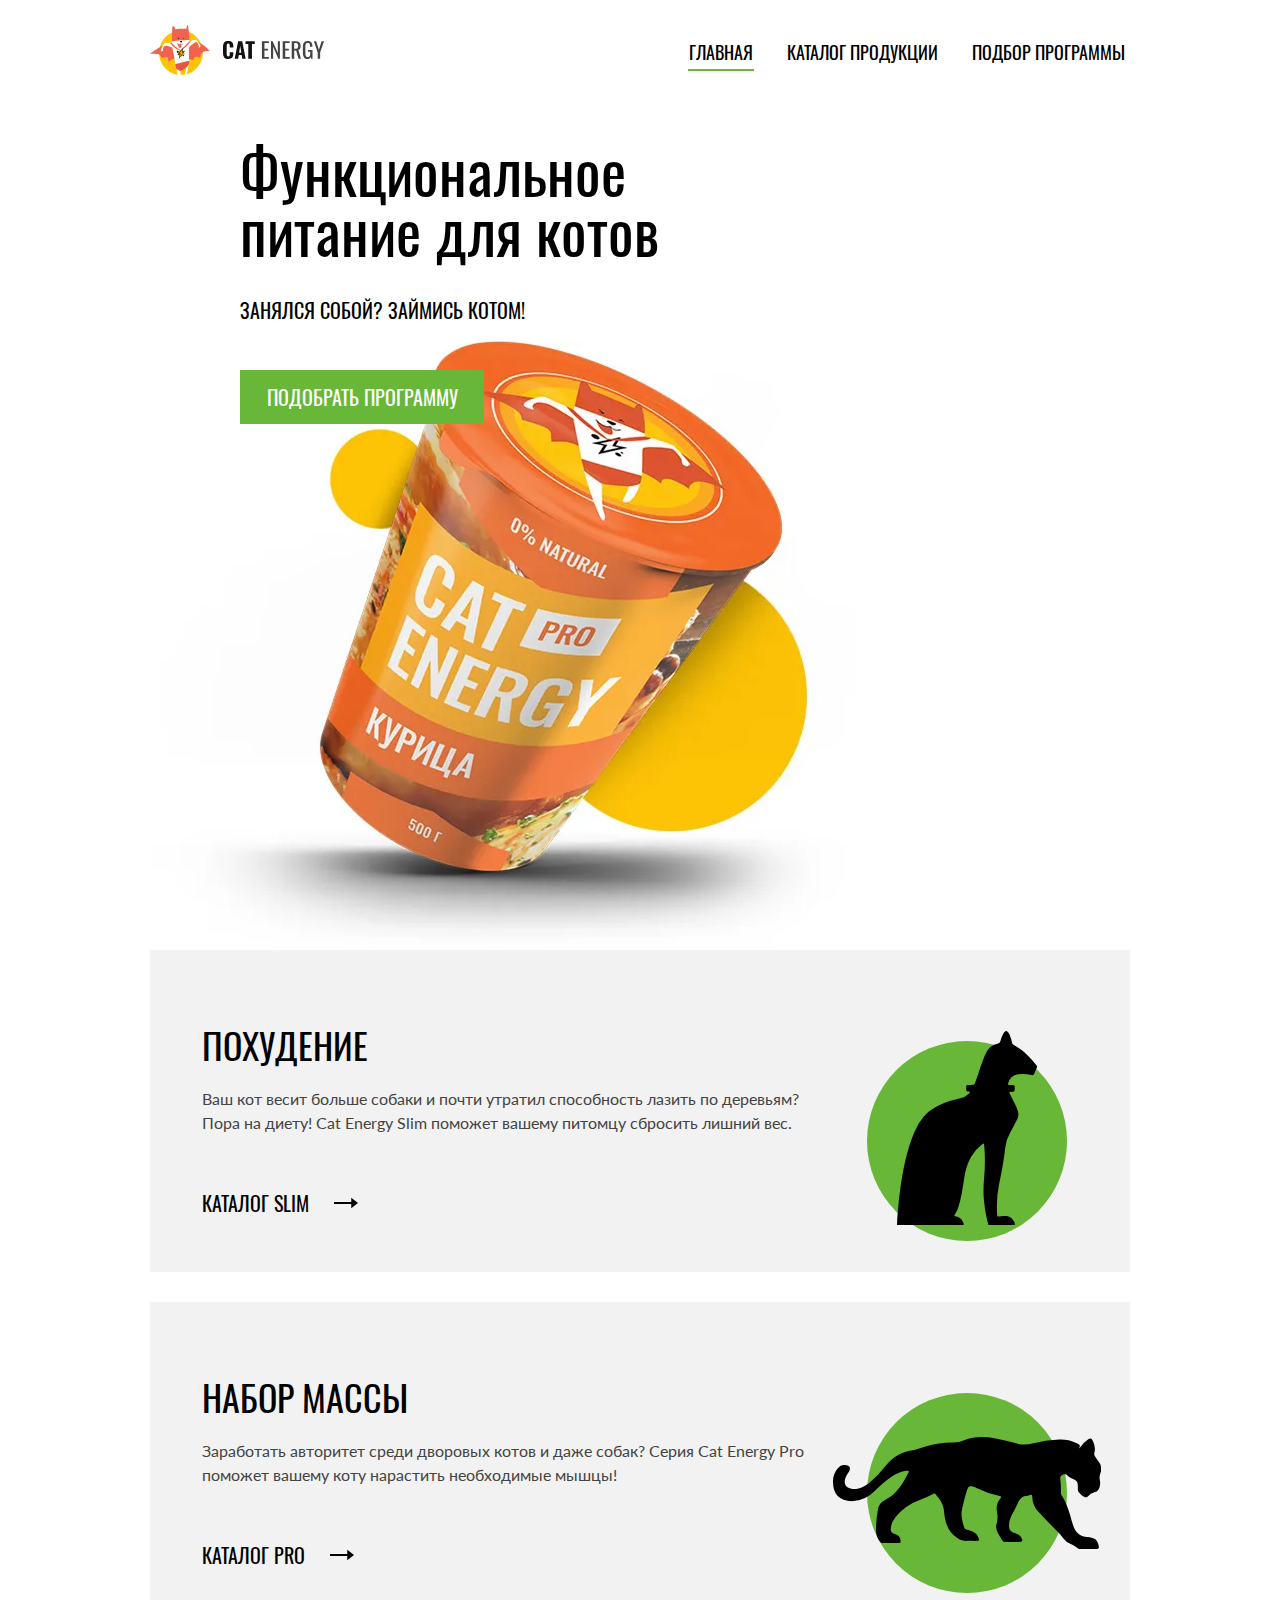
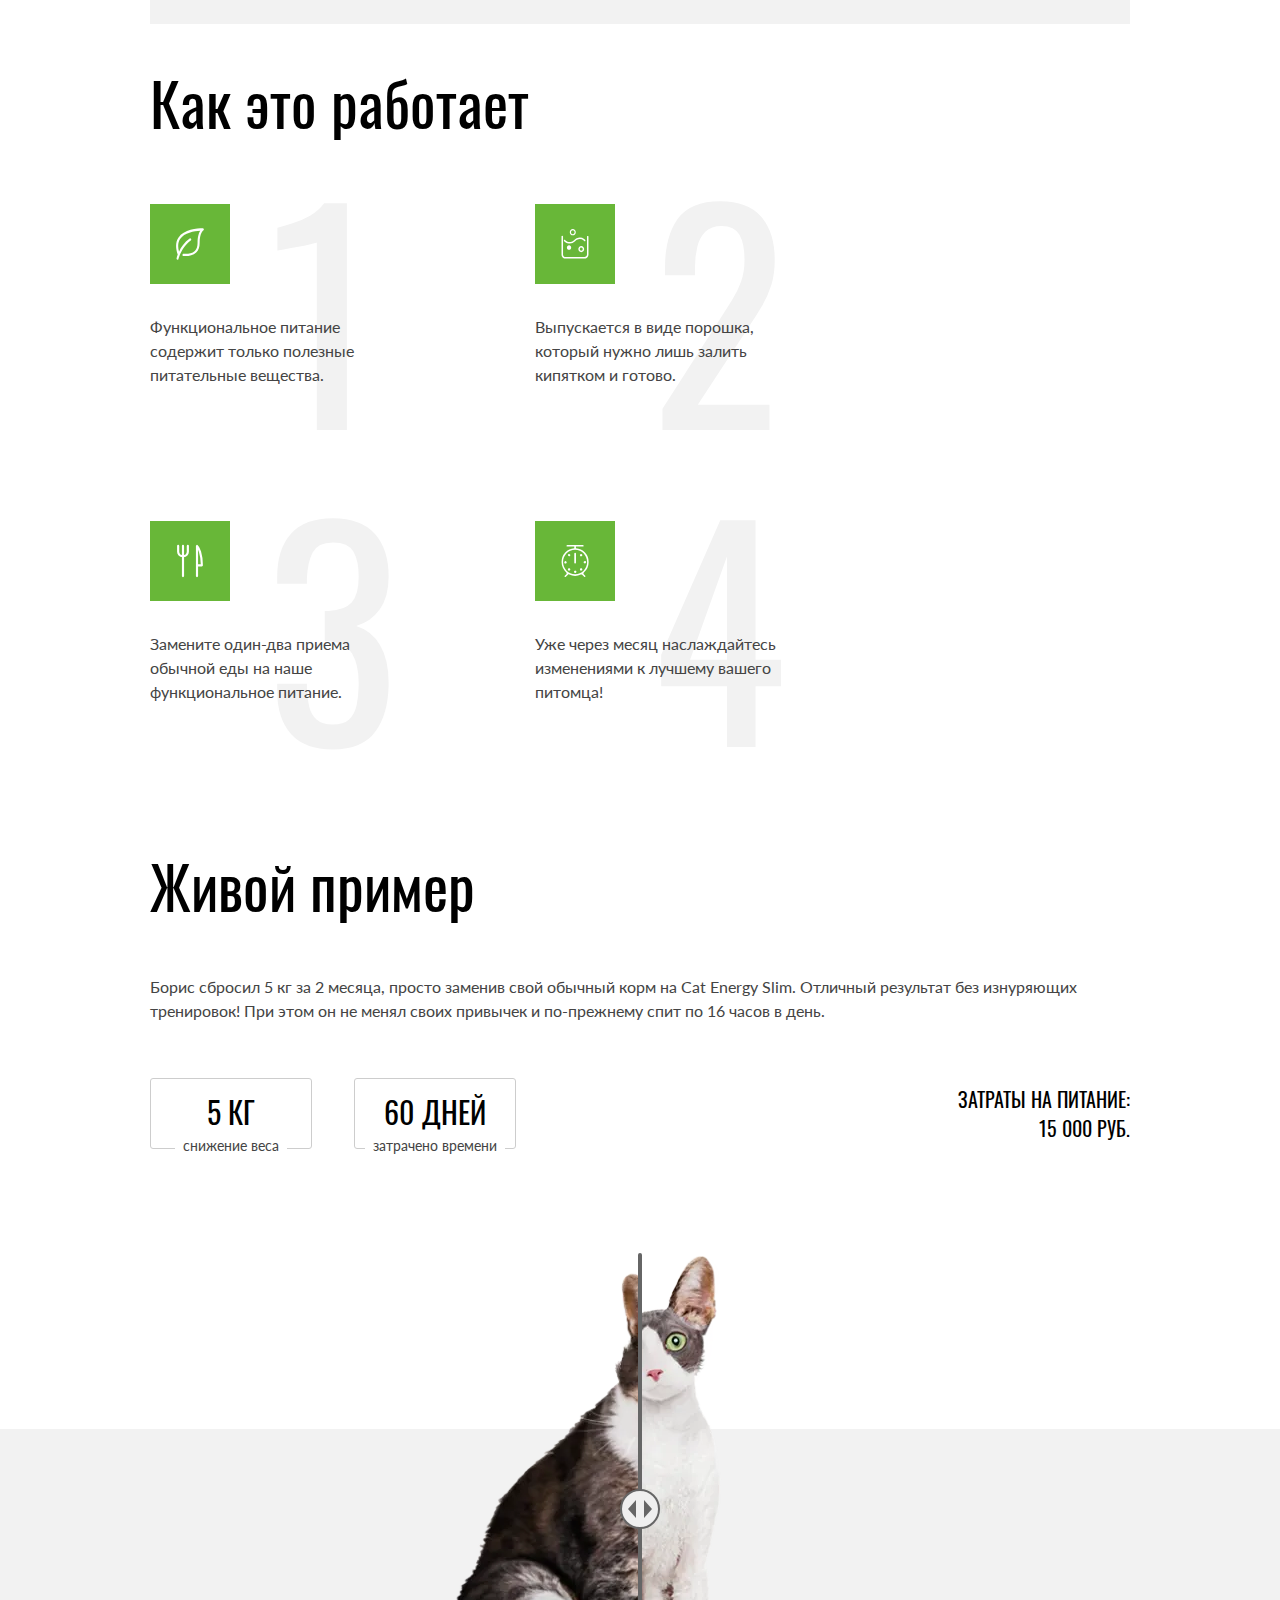
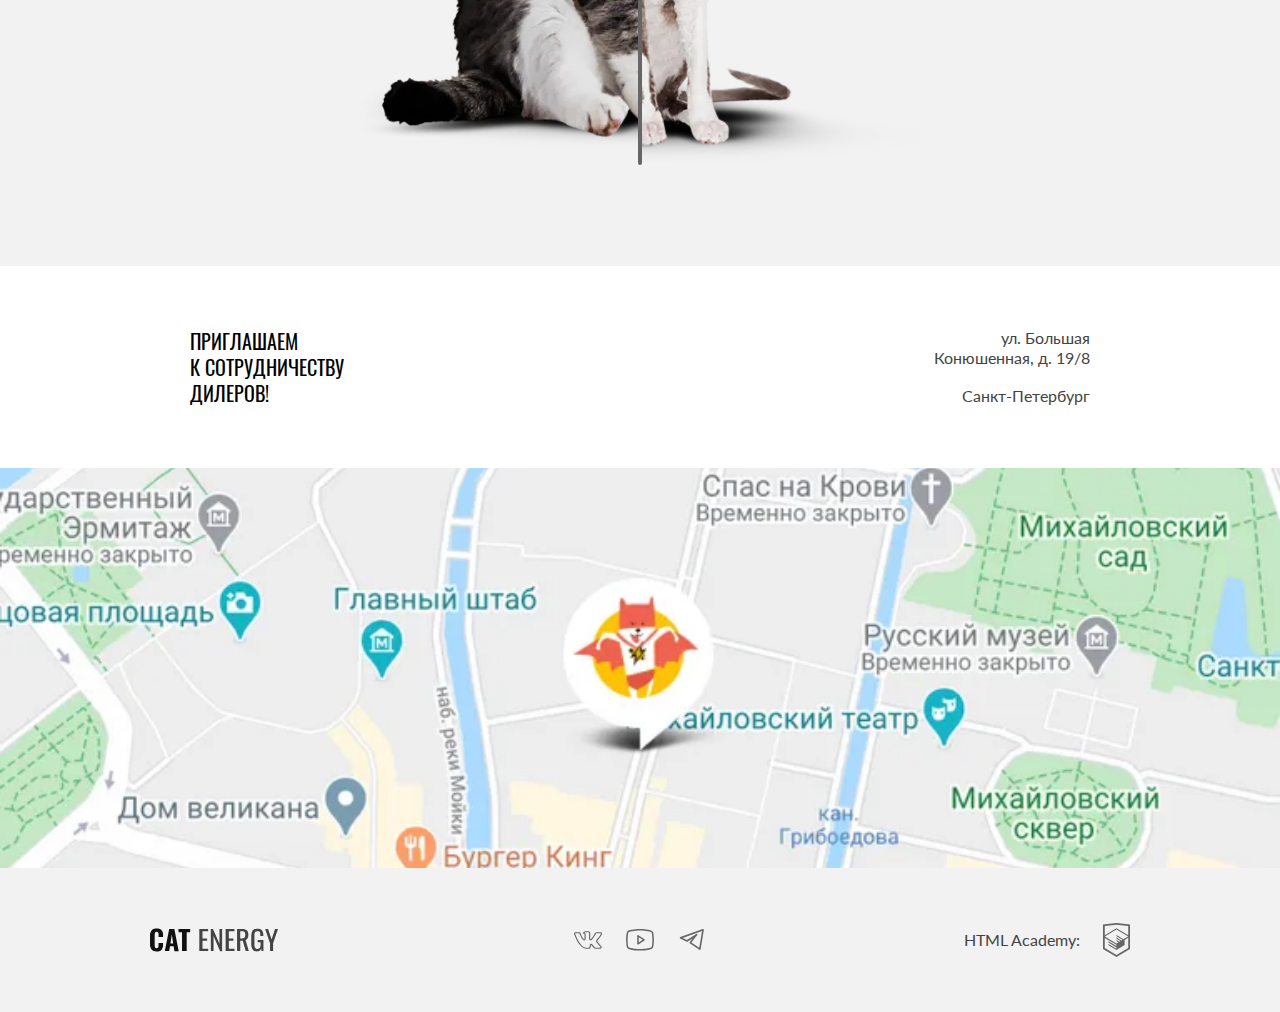
==== commit b970b5a4: "Deploying to gh-pages from @ tavimo/2371083-cat-energy-31@28488be9d0fd820a782baf6587358cfe9e7cba5b 🚀" ====
--- a/index.html
+++ b/index.html
@@ -1 +1 @@
-<!DOCTYPE html><html class="page" lang="ru"><head><meta charset="UTF-8"><title>Функциональное питание для котов Cat Energy</title><meta name="viewport" content="width=device-width,initial-scale=1"><link rel="stylesheet" href="styles/styles.css"><link rel="icon" href="favicon.ico"><link rel="icon" href="favicons/16.png" type="image/png"><link rel="icon" href="favicons/32.png" type="image/png"><link rel="icon" href="favicons/152.png" type="image/png"><link rel="manifest" href="manifest.webmanifest"><script src="scripts/index.js" defer="defer"></script></head><body class="page__body"><header class="main-header main-header--index-desktop"><div class="main-header__container container"><a class="main-header__logo-link" href="#" aria-current="page"><picture><source media="(min-width: 1300px)" width="70" height="59" type="image/svg+xml" srcset="images/logo-desktop.svg"><source media="(min-width: 768px)" width="60" height="50" type="image/svg+xml" srcset="images/logo-tablet.svg"><img class="main-header__logo main-header__logo--img" src="images/logo-mobile.svg" width="33" height="38" alt="логотип Cat Energy"></picture></a><a class="main-header__logo-link main-header__logo-link--text" href="#" aria-current="page"><img class="main-header__logo main-header__logo--text" src="images/logo-text.svg" width="101" height="18" alt="текстовый логотип Cat Energy"></a><nav class="main-header__navigation main-header__navigation--closed main-header__navigation--nojs"><button class="main-header__toggle" type="button"><span class="visually-hidden">Открыть меню навигации</span></button><ul class="main-header__list"><li class="main-header__item main-header__item--current"><a class="main-header__link" href="#">Главная</a></li><li class="main-header__item"><a class="main-header__link" href="catalog.html">Каталог продукции</a></li><li class="main-header__item"><a class="main-header__link" href="#">Подбор программы</a></li></ul></nav></div></header><main class="main-container"><section class="hero"><div class="container"><div class="hero__container"><h1 class="hero__title">Функциональное питание для котов</h1><p class="hero__text">Занялся собой? Займись котом!</p><div class="hero__img-wrapper"><picture><source media="(min-width: 1300px)" width="552" height="499" type="image/webp" srcset="images/hero-box-desktop@1x.webp, images/hero-box-desktop@2x.webp 2x"><source media="(min-width: 768px)" width="709" height="609" type="image/webp" srcset="images/hero-box-tablet@1x.webp, images/hero-box-tablet@2x.webp 2x"><source type="image/webp" width="280" height="270" srcset="images/hero-box-mobile@1x.webp, images/hero-box-mobile@2x.webp 2x"><source media="(min-width: 1300px)" width="552" height="499" type="image/png" srcset="images/hero-box-desktop@1x.png, images/hero-box-desktop@2x.png 2x"><source media="(min-width: 768px)" width="709" height="609" type="image/png" srcset="images/hero-box-tablet@1x.png, images/hero-box-tablet@2x.png 2x"><img class="hero__img" src="images/hero-box-mobile@1x.png" srcset="images/hero-box-mobile@2x.png 2x" width="280" height="270" alt="Банка Cat Energy со вкусом курицы"></picture></div><a class="hero__button button" href="#">Подобрать программу</a><div class="hero__cat-background-desktop"></div></div></div></section><section class="programs"><h2 class="visually-hidden">Программы питания</h2><div class="container"><ul class="programs__list"><li class="programs__item"><article class="programs-card programs-card--slim"><h3 class="programs-card__title">Похудение</h3><p class="programs-card__description">Ваш кот весит больше собаки и почти утратил способность лазить по деревьям? Пора на диету! Cat Energy Slim поможет вашему питомцу сбросить лишний вес.</p><a class="programs-card__link" href="#">Каталог Slim<span class="programs-card__arrow"></span></a></article></li><li class="programs__item"><article class="programs-card programs-card--pro"><h3 class="programs-card__title">Набор массы</h3><p class="programs-card__description">Заработать авторитет среди дворовых котов и даже собак? Серия Cat Energy Pro поможет вашему коту нарастить необходимые мышцы!</p><a class="programs-card__link" href="#">Каталог Pro<span class="programs-card__arrow"></span></a></article></li></ul></div></section><section class="advantages"><div class="container"><h2 class="advantages__title">Как это работает</h2><ul class="advantages__list"><li class="advantages__item advantages__item--leaf"><p class="advantages__description">Функциональное питание содержит только полезные питательные вещества.</p></li><li class="advantages__item advantages__item--water"><p class="advantages__description">Выпускается в виде порошка, который нужно лишь залить кипятком и готово.</p></li><li class="advantages__item advantages__item--food"><p class="advantages__description">Замените один-два приема обычной еды на наше функциональное питание.</p></li><li class="advantages__item advantages__item--watch"><p class="advantages__description">Уже через месяц наслаждайтесь изменениями к лучшему вашего питомца!</p></li></ul></div></section><section class="example"><div class="example__container container"><h2 class="example__title">Живой пример</h2><p class="example__description">Борис сбросил 5 кг за 2 месяца, просто заменив свой обычный корм на Cat Energy Slim. Отличный результат без изнуряющих тренировок! При этом он не менял своих привычек и по-прежнему спит по 16 часов в день.</p><div class="example__wrapper"><dl class="example__list"><div class="example__item"><dt class="example__term">Снижение веса</dt><dd class="example__definition">5 кг</dd></div><div class="example__item"><dt class="example__term">Затрачено времени</dt><dd class="example__definition">60 дней</dd></div></dl><p class="example__cost">Затраты на питание: <span>15 000 руб.</span></p></div><div class="example__comparison slider"><div class="slider__container"><div class="slider__img slider__img--before"><picture><source media="(min-width: 768px)" width="560" height="512" type="image/webp" srcset="images/slider-before-tablet@1x.webp, images/slider-before-tablet@2x.webp 2x"><source width="280" height="256" type="image/webp" srcset="images/slider-before-mobile@1x.webp, images/slider-before-mobile@2x.webp 2x"><source media="(min-width: 768px)" width="560" height="512" type="image/png" srcset="images/slider-before-tablet@1x.png, images/slider-before-tablet@2x.png 2x"><img class="slider__img-before" src="images/slider-before-mobile@1x.png" srcset="images/slider-before-mobile@2x.png 2x" width="280" height="256" alt="толстый кот до употребления корма Cat Energy Slim"></picture></div><div class="slider__img slider__img--after"><picture><source media="(min-width: 768px)" width="560" height="512" type="image/webp" srcset="images/slider-after-tablet@1x.webp, images/slider-after-tablet@2x.webp 2x"><source width="280" height="256" type="image/webp" srcset="images/slider-after-mobile@1x.webp, images/slider-after-mobile@2x.webp 2x"><source media="(min-width: 768px)" width="560" height="512" type="image/png" srcset="images/slider-after-tablet@1x.png, images/slider-after-tablet@2x.png 2x"><img class="slider__img-after" src="images/slider-after-mobile@1x.png" srcset="images/slider-after-mobile@2x.png 2x" width="280" height="256" alt="стройный кот после употребления корма Cat Energy Slim"></picture></div><div class="slider__change-wrapper"><button class="slider__change" type="button"><span class="visually-hidden">Ползунок слайдера</span></button></div></div></div></div></section><section class="map"><div class="container"><div class="map__description-container"><h2 class="visually-hidden">Контакты</h2><p class="map__description">Приглашаем<br>к сотрудничеству дилеров!</p><address class="map__address">ул. Большая Конюшенная, д. 19/8<span class="map__address">Санкт-Петербург</span></address></div></div><div class="map__location"><picture><source media="(min-width: 1300px)" width="1440" height="400" type="image/webp" srcset="images/map-desktop@1x.webp, images/map-desktop@2x.webp 2x"><source media="(min-width: 768px)" width="768" height="400" type="image/webp" srcset="images/map-tablet@1x.webp, images/map-tablet@2x.webp 2x"><source width="320" height="362" type="image/webp" srcset="images/map-mobile@1x.webp, images/map-mobile@2x.webp 2x"><source media="(min-width: 1300px)" width="1440" height="400" type="image/png" srcset="images/map-desktop@1x.png, images/map-desktop@2x.png 2x"><source media="(min-width: 768px)" width="768" height="400" type="image/png" srcset="images/map-tablet@1x.png, images/map-tablet@2x.png 2x"><img class="map__location-img" src="images/map-mobile@1x.png" srcset="images/map-mobile@2x.png 2x" width="320" height="362" alt="Местонахождение на карте"></picture><iframe class="map__location-iframe" src="https://www.google.com/maps/embed?pb=!1m18!1m12!1m3!1d1998.6094560304048!2d30.323465821758433!3d59.93862242360575!2m3!1f0!2f0!3f0!3m2!1i1024!2i768!4f13.1!3m3!1m2!1s0x4696310fca145cc1%3A0x42b32648d8238007!2z0JHQvtC70YzRiNCw0Y8g0JrQvtC90Y7RiNC10L3QvdCw0Y8g0YPQuy4sIDE5LzgsINCh0LDQvdC60YIt0J_QtdGC0LXRgNCx0YPRgNCzLCAxOTExODY!5e0!3m2!1sru!2sru!4v1714467114008!5m2!1sru!2sru" width="320" height="362" style="border:0;" allowfullscreen="" loading="lazy" referrerpolicy="no-referrer-when-downgrade"></iframe></div></section></main><footer class="footer"><div class="footer__container container"><a class="footer__logo" href="#" aria-current="page"><img src="images/logo-text.svg" width="128" height="24" alt="текстовый логотип Cat Energy"></a><div class="footer__social-wrapper"><h2 class="visually-hidden">Социальные сети</h2><ul class="footer__social-list social-list"><li class="social-list__item"><a class="social-list__link social-list__link--vk" href="https://vk.com/htmlacademy" target="_blank" rel="noreferrer noopener"><span class="visually-hidden">Мы во Вконтакте.</span></a></li><li class="social-list__item"><a class="social-list__link social-list__link--youtube" href="https://www.youtube.com/user/htmlacademyru" target="_blank" rel="noreferrer noopener"><span class="visually-hidden">Мы на Youtube.</span></a></li><li class="social-list__item"><a class="social-list__link social-list__link--telegram" href="tg://resolve?domain=htmlacademy" target="_blank" rel="noreferrer noopener"><span class="visually-hidden">Мы в Telegram.</span></a></li></ul></div><a class="footer__copyright-link" href="https://htmlacademy.ru" target="_blank" rel="noreferrer noopener"><span class="footer__copyright-name">HTML Academy:</span></a></div></footer><script src="index.js"></script></body></html>+<!DOCTYPE html><html class="page" lang="ru"><head><meta charset="UTF-8"><title>Функциональное питание для котов Cat Energy</title><meta name="viewport" content="width=device-width,initial-scale=1"><link rel="stylesheet" href="styles/styles.css"><link rel="preload" href="fonts/lato/Lato-Regular.woff2" as="font" type="font/woff2" crossorigin="anonymous"><link rel="preload" href="fonts/oswald/oswaldregular.woff2" as="font" type="font/woff2" crossorigin="anonymous"><link rel="icon" href="favicon.ico"><link rel="icon" href="favicons/16.png" type="image/png"><link rel="icon" href="favicons/32.png" type="image/png"><link rel="icon" href="favicons/152.png" type="image/png"><link rel="manifest" href="manifest.webmanifest"><script src="scripts/index.js" defer="defer"></script></head><body class="page__body"><header class="main-header main-header--index-desktop"><div class="main-header__container container"><a class="main-header__logo-link" href="#" aria-current="page"><picture><source media="(min-width: 1300px)" width="70" height="59" type="image/svg+xml" srcset="images/logo-desktop.svg"><source media="(min-width: 768px)" width="60" height="50" type="image/svg+xml" srcset="images/logo-tablet.svg"><img class="main-header__logo main-header__logo--img" src="images/logo-mobile.svg" width="33" height="38" alt="логотип Cat Energy"></picture></a><a class="main-header__logo-link main-header__logo-link--text" href="#" aria-current="page"><img class="main-header__logo main-header__logo--text" src="images/logo-text.svg" width="101" height="18" alt="текстовый логотип Cat Energy"></a><nav class="main-header__navigation main-header__navigation--closed main-header__navigation--nojs"><button class="main-header__toggle" type="button"><span class="visually-hidden">Открыть меню навигации</span></button><ul class="main-header__list"><li class="main-header__item main-header__item--current"><a class="main-header__link" href="#">Главная</a></li><li class="main-header__item"><a class="main-header__link" href="catalog.html">Каталог продукции</a></li><li class="main-header__item"><a class="main-header__link" href="#">Подбор программы</a></li></ul></nav></div></header><main class="main-container"><section class="hero"><div class="container"><div class="hero__container"><h1 class="hero__title">Функциональное питание для котов</h1><p class="hero__text">Занялся собой? Займись котом!</p><div class="hero__img-wrapper"><picture><source media="(min-width: 1300px)" width="552" height="499" type="image/webp" srcset="images/hero-box-desktop@1x.webp, images/hero-box-desktop@2x.webp 2x"><source media="(min-width: 768px)" width="709" height="609" type="image/webp" srcset="images/hero-box-tablet@1x.webp, images/hero-box-tablet@2x.webp 2x"><source type="image/webp" width="280" height="270" srcset="images/hero-box-mobile@1x.webp, images/hero-box-mobile@2x.webp 2x"><source media="(min-width: 1300px)" width="552" height="499" type="image/png" srcset="images/hero-box-desktop@1x.png, images/hero-box-desktop@2x.png 2x"><source media="(min-width: 768px)" width="709" height="609" type="image/png" srcset="images/hero-box-tablet@1x.png, images/hero-box-tablet@2x.png 2x"><img class="hero__img" src="images/hero-box-mobile@1x.png" srcset="images/hero-box-mobile@2x.png 2x" width="280" height="270" alt="Банка Cat Energy со вкусом курицы"></picture></div><a class="hero__button button" href="#">Подобрать программу</a><div class="hero__cat-background-desktop"></div></div></div></section><section class="programs"><h2 class="visually-hidden">Программы питания</h2><div class="container"><ul class="programs__list"><li class="programs__item"><article class="programs-card programs-card--slim"><h3 class="programs-card__title">Похудение</h3><p class="programs-card__description">Ваш кот весит больше собаки и почти утратил способность лазить по деревьям? Пора на диету! Cat Energy Slim поможет вашему питомцу сбросить лишний вес.</p><a class="programs-card__link" href="#">Каталог Slim<span class="programs-card__arrow"></span></a></article></li><li class="programs__item"><article class="programs-card programs-card--pro"><h3 class="programs-card__title">Набор массы</h3><p class="programs-card__description">Заработать авторитет среди дворовых котов и даже собак? Серия Cat Energy Pro поможет вашему коту нарастить необходимые мышцы!</p><a class="programs-card__link" href="#">Каталог Pro<span class="programs-card__arrow"></span></a></article></li></ul></div></section><section class="advantages"><div class="container"><h2 class="advantages__title">Как это работает</h2><ul class="advantages__list"><li class="advantages__item advantages__item--leaf"><p class="advantages__description">Функциональное питание содержит только полезные питательные вещества.</p></li><li class="advantages__item advantages__item--water"><p class="advantages__description">Выпускается в виде порошка, который нужно лишь залить кипятком и готово.</p></li><li class="advantages__item advantages__item--food"><p class="advantages__description">Замените один-два приема обычной еды на наше функциональное питание.</p></li><li class="advantages__item advantages__item--watch"><p class="advantages__description">Уже через месяц наслаждайтесь изменениями к лучшему вашего питомца!</p></li></ul></div></section><section class="example"><div class="example__container container"><h2 class="example__title">Живой пример</h2><p class="example__description">Борис сбросил 5 кг за 2 месяца, просто заменив свой обычный корм на Cat Energy Slim. Отличный результат без изнуряющих тренировок! При этом он не менял своих привычек и по-прежнему спит по 16 часов в день.</p><div class="example__wrapper"><dl class="example__list"><div class="example__item"><dt class="example__term">Снижение веса</dt><dd class="example__definition">5 кг</dd></div><div class="example__item"><dt class="example__term">Затрачено времени</dt><dd class="example__definition">60 дней</dd></div></dl><p class="example__cost">Затраты на питание: <span>15 000 руб.</span></p></div><div class="example__comparison slider"><div class="slider__container"><div class="slider__img slider__img--before"><picture><source media="(min-width: 768px)" width="560" height="512" type="image/webp" srcset="images/slider-before-tablet@1x.webp, images/slider-before-tablet@2x.webp 2x"><source width="280" height="256" type="image/webp" srcset="images/slider-before-mobile@1x.webp, images/slider-before-mobile@2x.webp 2x"><source media="(min-width: 768px)" width="560" height="512" type="image/png" srcset="images/slider-before-tablet@1x.png, images/slider-before-tablet@2x.png 2x"><img class="slider__img-before" src="images/slider-before-mobile@1x.png" srcset="images/slider-before-mobile@2x.png 2x" width="280" height="256" alt="толстый кот до употребления корма Cat Energy Slim"></picture></div><div class="slider__img slider__img--after"><picture><source media="(min-width: 768px)" width="560" height="512" type="image/webp" srcset="images/slider-after-tablet@1x.webp, images/slider-after-tablet@2x.webp 2x"><source width="280" height="256" type="image/webp" srcset="images/slider-after-mobile@1x.webp, images/slider-after-mobile@2x.webp 2x"><source media="(min-width: 768px)" width="560" height="512" type="image/png" srcset="images/slider-after-tablet@1x.png, images/slider-after-tablet@2x.png 2x"><img class="slider__img-after" src="images/slider-after-mobile@1x.png" srcset="images/slider-after-mobile@2x.png 2x" width="280" height="256" alt="стройный кот после употребления корма Cat Energy Slim"></picture></div><div class="slider__change-wrapper"><button class="slider__change" type="button"><span class="visually-hidden">Ползунок слайдера</span></button></div></div></div></div></section><section class="map"><div class="container"><div class="map__description-container"><h2 class="visually-hidden">Контакты</h2><p class="map__description">Приглашаем<br>к сотрудничеству дилеров!</p><address class="map__address">ул. Большая Конюшенная, д. 19/8<span class="map__address">Санкт-Петербург</span></address></div></div><div class="map__location"><picture><source media="(min-width: 1300px)" width="1440" height="400" type="image/webp" srcset="images/map-desktop@1x.webp, images/map-desktop@2x.webp 2x"><source media="(min-width: 768px)" width="768" height="400" type="image/webp" srcset="images/map-tablet@1x.webp, images/map-tablet@2x.webp 2x"><source width="320" height="362" type="image/webp" srcset="images/map-mobile@1x.webp, images/map-mobile@2x.webp 2x"><source media="(min-width: 1300px)" width="1440" height="400" type="image/png" srcset="images/map-desktop@1x.png, images/map-desktop@2x.png 2x"><source media="(min-width: 768px)" width="768" height="400" type="image/png" srcset="images/map-tablet@1x.png, images/map-tablet@2x.png 2x"><img class="map__location-img" src="images/map-mobile@1x.png" srcset="images/map-mobile@2x.png 2x" width="320" height="362" alt="Местонахождение на карте"></picture><iframe class="map__location-iframe" src="https://www.google.com/maps/embed?pb=!1m18!1m12!1m3!1d1998.6094560304048!2d30.323465821758433!3d59.93862242360575!2m3!1f0!2f0!3f0!3m2!1i1024!2i768!4f13.1!3m3!1m2!1s0x4696310fca145cc1%3A0x42b32648d8238007!2z0JHQvtC70YzRiNCw0Y8g0JrQvtC90Y7RiNC10L3QvdCw0Y8g0YPQuy4sIDE5LzgsINCh0LDQvdC60YIt0J_QtdGC0LXRgNCx0YPRgNCzLCAxOTExODY!5e0!3m2!1sru!2sru!4v1714467114008!5m2!1sru!2sru" width="320" height="362" style="border:0;" allowfullscreen="" loading="lazy" referrerpolicy="no-referrer-when-downgrade"></iframe></div></section></main><footer class="footer"><div class="footer__container container"><a class="footer__logo" href="#" aria-current="page"><img src="images/logo-text.svg" width="128" height="24" alt="текстовый логотип Cat Energy"></a><div class="footer__social-wrapper"><h2 class="visually-hidden">Социальные сети</h2><ul class="footer__social-list social-list"><li class="social-list__item"><a class="social-list__link social-list__link--vk" href="https://vk.com/htmlacademy" target="_blank" rel="noreferrer noopener"><span class="visually-hidden">Мы во Вконтакте.</span></a></li><li class="social-list__item"><a class="social-list__link social-list__link--youtube" href="https://www.youtube.com/user/htmlacademyru" target="_blank" rel="noreferrer noopener"><span class="visually-hidden">Мы на Youtube.</span></a></li><li class="social-list__item"><a class="social-list__link social-list__link--telegram" href="tg://resolve?domain=htmlacademy" target="_blank" rel="noreferrer noopener"><span class="visually-hidden">Мы в Telegram.</span></a></li></ul></div><a class="footer__copyright-link" href="https://htmlacademy.ru" target="_blank" rel="noreferrer noopener"><span class="footer__copyright-name">HTML Academy:</span></a></div></footer><script src="index.js"></script></body></html>--- a/styles/styles.css
+++ b/styles/styles.css
@@ -1 +1 @@
-@font-face{font-family:Lato;font-weight:400;font-style:normal;src:url(../fonts/lato/Lato-Regular.woff2)format("woff2");font-display:swap}@font-face{font-family:Oswald;font-weight:400;font-style:normal;src:url(../fonts/oswald/oswaldregular.woff2)format("woff2");font-display:swap}*,:before,:after{box-sizing:border-box}html{height:100%}body{color:#444;margin:0;padding:0;font-family:Lato,sans-serif;font-size:14px;line-height:18px}picture,source{display:contents}.visually-hidden{clip:rect(0 0 0 0);border:0;width:1px;height:1px;margin:-1px;padding:0;position:absolute;overflow:hidden}.page{margin:0;padding:0}.button{text-transform:uppercase;color:#fff;text-align:center;cursor:pointer;background-color:#68b738;border:none;width:100%;padding:10px 0;font-family:Oswald,sans-serif;font-size:16px;line-height:20px;text-decoration:none;display:inline-block}@media (width>=768px){.button{font-size:16px;line-height:20px}}.button:hover{background-color:#5eaa2f}.button:active{color:#ffffff4d;background-color:#5eaa2f}.button--light{color:#444;background-color:#f2f2f2}.button--light:hover,.button--light:active{color:#444;background-color:#ebebeb}.container{min-width:280px;max-width:500px;min-height:100%;margin:0 auto;padding:0 20px}@media (width>=768px){.container{min-width:708px;max-width:1040px;padding:0 30px}}@media (width>=1300px){.container{width:1300px;min-width:1300px;max-width:none;padding:0 40px}}@media (width>=768px){.main-header{margin-top:25px}}@media (width>=1300px){.main-header{margin-top:55px;margin-bottom:74px}.main-header--index-desktop{z-index:2;margin-top:55px;margin-bottom:0;position:absolute;top:0;left:50%;transform:translate(-50%)}}.main-header__container{justify-content:space-between;align-items:center;padding:0;display:flex;position:relative}@media (width>=768px){.main-header__container{justify-content:start;padding:0 30px}}@media (width>=1300px){.main-header__container{padding:0 40px}}.main-header__logo-link{align-items:center;margin:0;padding:13px 15px 14px 20px;text-decoration:none;display:flex}.main-header__logo-link--text{padding:25px 10px 20px}@media (width>=768px){.main-header__logo-link{padding:0}.main-header__logo-link--text{margin-right:auto;padding:16px 13px}}@media (width>=1300px){.main-header__logo:hover{opacity:.6}.main-header__logo:active{opacity:.4}.main-header__logo--text{width:118px;height:21px}}.main-header__toggle{background-color:#fff;border:none;width:65px;height:65px;padding:23px 20px 25px;text-decoration:none;display:block;position:relative}@media (width>=768px){.main-header__toggle{display:none}}.main-header__navigation--closed .main-header__toggle:before{content:"";background-color:#000;width:24px;height:2px;position:absolute;top:24px;right:20px;box-shadow:0 7px #000,0 14px #000}.main-header__navigation--opened .main-header__toggle:before,.main-header__navigation--opened .main-header__toggle:after{content:"";background-color:#000;width:25px;height:2px;position:absolute;top:32px;right:20px}.main-header__navigation--opened .main-header__toggle:before{box-shadow:none;transform:rotate(45deg)}.main-header__navigation--opened .main-header__toggle:after{transform:rotate(-45deg)}@media (width>=768px){.main-header__list{text-transform:uppercase;background-color:#0000;flex-wrap:wrap;justify-content:end;width:100%;max-width:800px;margin:0;padding:0;font-family:Oswald,sans-serif;font-size:18px;line-height:18px;list-style-type:none;display:flex;position:static}}@media (width>=1300px){.main-header__list{font-size:20px;line-height:20px}}@media (width<=767px){.main-header__navigation--closed .main-header__list{display:none}}.main-header__navigation--opened .main-header__list{text-transform:uppercase;z-index:2;background-color:#fff;width:100%;max-width:500px;margin:0;padding:0;font-family:Oswald,sans-serif;font-size:20px;line-height:20px;list-style-type:none;display:block;position:absolute;top:100%;left:0}@media (width>=768px){.main-header__navigation--opened .main-header__list{background-color:#0000;flex-wrap:wrap;justify-content:end;max-width:800px;display:flex;position:static}}.main-header__item{border-top:1px solid #e6e6e6}@media (width>=768px){.main-header__item{border-top:none}.main-header__item--current:after{content:"";background-color:#68b738;width:calc(100% - 32px);height:2px;margin:0 auto;display:block}}@media (width>=1300px){.main-header__item--current:after{background-color:#000}.main-header__item--current .main-header__link{cursor:default}.main-header__item--current .main-header__link:hover,.main-header__item--current .main-header__link:active{opacity:1}.main-header--index-desktop li.main-header__item--current:after{content:"";background-color:#fff;width:calc(100% - 32px);height:1px;margin:0 auto;display:block}}.main-header__link{color:#000;margin:0 auto;padding:22px 20px 24px;text-decoration:none;display:block}@media (width>=768px){.main-header__link{padding:14px 17px 8px}.main-header__link:hover{opacity:.5}.main-header__link:active{opacity:.3}}@media (width>=1300px){.main-header__link{padding:19px 18px 8px}.main-header--index-desktop a.main-header__link{color:#fff}}@media (width>=768px){.main-header__item:last-child .main-header__link{padding-right:5px}}@media (width>=1300px){.main-header__item:last-child .main-header__link{padding-right:0}}.main-container{padding:0}.hero{background-image:url(../images/hero-background-mobile@1x.jpg),linear-gradient(#63a63b 302px,#0000 302px);background-position:50% 0;background-repeat:no-repeat;background-size:auto,cover;min-width:280px;min-height:400px;margin-bottom:20px}@media (width>=768px){.hero{background-image:none;min-height:875px;margin-bottom:0}}@media (width>=1300px){.hero{background-image:url(../images/hero-background-desktop@1x.jpg),linear-gradient(90deg,#0000 50%,#63a63b 50%);background-position:calc(50% + 520px) bottom,50%;background-size:1041px 694px,100%;min-height:694px;margin-bottom:82px;overflow-x:hidden}}.hero__container{padding-top:27px;position:relative}@media (width>=768px){.hero__container{padding-top:65px;padding-left:90px}}@media (width>=1300px){.hero__container{padding-top:224px;padding-left:80px}}.hero__title{color:#fff;text-align:center;max-width:575px;margin:0 auto 25px;padding:0;font-family:Oswald,sans-serif;font-size:36px;font-weight:400;line-height:36px;display:block}@media (width>=768px){.hero__title{color:#000;text-align:left;width:450px;margin:0 0 40px;font-size:60px;line-height:60px}}@media (width>=1300px){.hero__title{width:450px}}.hero__text{text-transform:uppercase;color:#fff;text-align:center;max-width:550px;margin:0 auto 29px;font-family:Oswald,sans-serif;line-height:18px}@media (width>=768px){.hero__text{color:#000;text-align:left;margin:0 0 21px;font-size:20px;line-height:20px}}@media (width>=1300px){.hero__text{width:415px;margin-bottom:52px}}.hero__img-wrapper{object-fit:contain;width:280px;height:270px;margin:0 auto;padding:0}@media (width>=768px){.hero__img-wrapper{width:709px;height:609px;margin:0 0 0 -90px}}@media (width>=1300px){.hero__img-wrapper{z-index:2;width:552px;height:499px;margin-left:0;position:absolute;top:143px;left:447px;transform:translate(0)}}@media (width>=768px){.hero__button{z-index:2;width:244px;padding:14px 0;font-size:20px;line-height:26px;position:absolute;bottom:526px;transform:translate(0)}}@media (width>=1300px){.hero__button{position:static}}.programs{margin-bottom:20px}@media (width>=768px){.programs{margin-bottom:48px}}@media (width>=1300px){.programs{margin-bottom:71px}}.programs__list{flex-direction:column;gap:20px;margin:0;padding:0;list-style-type:none;display:flex}@media (width>=768px){.programs__list{gap:30px}}@media (width>=1300px){.programs__list{flex-direction:row;gap:80px}}.programs-card{background-color:#f2f2f2;min-height:266px;padding:30px 20px 22px;position:relative}@media (width>=768px){.programs-card{padding:77px 316px 57px 52px}}@media (width>=1300px){.programs-card{width:570px;min-height:374px;padding:77px 61px 59px 52px}}.programs-card__title{text-transform:uppercase;color:#000;margin:0 0 29px 70px;padding:0;font-family:Oswald,sans-serif;font-size:24px;font-weight:400;line-height:37px}@media (width>=768px){.programs-card__title{margin-bottom:24px;margin-left:0;font-size:36px;line-height:36px}}@media (width>=1300px){.programs-card__title{margin-bottom:73px;margin-left:162px}}.programs-card__description{color:#444;border-bottom:1px solid #d9d9d9;margin:0 0 19px;padding-bottom:22px}@media (width>=768px){.programs-card__description{border-bottom:none;margin-bottom:56px;padding-bottom:0;font-size:16px;line-height:24px}}@media (width>=1300px){.programs-card__description{margin-bottom:28px}}.programs-card:before{content:"";background-color:#68b738;border-radius:50%;width:50px;height:50px;margin-right:20px;display:block;position:absolute;top:24px}@media (width>=768px){.programs-card:before{width:200px;height:200px;margin-right:0;top:91px;right:63px}}@media (width>=1300px){.programs-card:before{width:100px;height:100px;top:47px;left:52px}}.programs-card--slim:after{content:"";background-image:url(../icons/stack.svg#programs-cat-slim);background-repeat:no-repeat;width:36px;height:50px;display:block;position:absolute;top:21px;left:27px}@media (width>=768px){.programs-card--slim:after{width:140px;height:194px;top:81px;left:auto;right:93px}}@media (width>=1300px){.programs-card--slim:after{width:70px;height:97px;top:41px;left:67px}}.programs-card--pro:after{content:"";background-image:url(../icons/stack.svg#programs-cat-pro);background-repeat:no-repeat;width:67px;height:28px;display:block;position:absolute;top:35px;left:12px}@media (width>=768px){.programs-card--pro:after{width:268px;height:112px;top:135px;left:auto;right:29px}}@media (width>=1300px){.programs-card--pro:after{width:134px;height:56px;top:67px;left:33px}}.programs-card__link{color:#000;text-transform:uppercase;align-items:center;font-family:Oswald,sans-serif;font-size:16px;line-height:16px;text-decoration:none;display:flex}.programs-card__link:hover .programs-card__arrow:after{transform:translate(8px)}.programs-card__link:active{opacity:.5}@media (width>=768px){.programs-card__link{font-size:20px;line-height:24px}}.programs-card__arrow{width:32px;height:10px;margin-left:15px;position:relative;overflow:hidden}.programs-card__arrow:after{content:"";background-image:url(../icons/stack.svg#programs-arrow);width:32px;height:10px;transition:transform .3s;display:block;position:absolute;left:-8px}@media (width>=768px){.programs-card__arrow{margin-left:25px}}.advantages{margin-bottom:49px}@media (width>=1300px){.advantages{margin-bottom:71px}}.advantages__title{color:#000;margin:0 0 40px;font-family:Oswald,sans-serif;font-size:36px;font-weight:400;line-height:40px}@media (width>=768px){.advantages__title{margin-bottom:32px;font-size:60px;line-height:60px}}.advantages__list{counter-reset:advantages;flex-direction:column;gap:20px;margin:0;padding:0;list-style-type:none;display:flex}@media (width>=768px){.advantages__list{grid-template-columns:repeat(2,250px);gap:37px 135px;padding-right:73px;display:grid}}@media (width>=1300px){.advantages__list{grid-template-columns:repeat(4,250px);gap:74px;padding-right:0;display:grid}}.advantages__item{gap:20px;display:flex;position:relative}@media (width>=768px){.advantages__item{flex-direction:column;gap:31px;min-height:280px;padding:40px 0}}.advantages__item--leaf:before{content:"";background-color:#68b738;background-image:url(../icons/stack.svg#advantages__item--leaf);background-position:50%;background-repeat:no-repeat;background-size:28px;flex-shrink:0;width:60px;height:60px;display:block}@media (width>=768px){.advantages__item--leaf:before{width:80px;height:80px}}.advantages__item--water:before{content:"";background-color:#68b738;background-image:url(../icons/stack.svg#advantages__item--water);background-position:50%;background-repeat:no-repeat;background-size:28px;flex-shrink:0;width:60px;height:60px;display:block}@media (width>=768px){.advantages__item--water:before{width:80px;height:80px}}.advantages__item--food:before{content:"";background-color:#68b738;background-image:url(../icons/stack.svg#advantages__item--food);background-position:50%;background-repeat:no-repeat;background-size:28px;flex-shrink:0;width:60px;height:60px;display:block}@media (width>=768px){.advantages__item--food:before{width:80px;height:80px}}.advantages__item--watch:before{content:"";background-color:#68b738;background-image:url(../icons/stack.svg#advantages__item--watch);background-position:50%;background-repeat:no-repeat;background-size:28px;flex-shrink:0;width:60px;height:60px;display:block}@media (width>=768px){.advantages__item--watch:before{width:80px;height:80px}}.advantages__description{margin:0}@media (width>=768px){.advantages__description{font-size:16px;line-height:24px}.advantages__item:after{counter-increment:advantages;content:counters(advantages,".")" ";color:#f2f2f2;z-index:-1;font-family:Oswald,sans-serif;font-size:280px;line-height:280px;position:absolute;top:0;right:0}}.example{background-color:#f2f2f2;min-width:280px;padding-top:25px;padding-bottom:40px}@media (width>=768px){.example{background-color:#fff;background-image:linear-gradient(#0000 619px,#f2f2f2 619px);background-position:0;background-size:cover;padding-top:45px;padding-bottom:101px}}@media (width>=1300px){.example{background-image:linear-gradient(#0000 136px,#f2f2f2 136px);padding-top:0;padding-bottom:75px}.example__container{grid-template-columns:432px 1fr;display:grid}}.example__title{color:#000;margin:0 0 40px;font-family:Oswald,sans-serif;font-size:36px;font-weight:400;line-height:40px}@media (width>=768px){.example__title{margin-bottom:60px;font-size:60px;line-height:60px}}@media (width>=1300px){.example__title{margin-bottom:146px}}.example__description{margin:0 0 20px}@media (width>=768px){.example__description{margin-bottom:55px;font-size:16px;line-height:24px}}@media (width>=1300px){.example__description{margin-bottom:69px}}.example__list{justify-content:space-between;width:280px;margin:0 0 32px;padding:0;list-style-type:none;display:flex}@media (width>=768px){.example__list{width:366px;margin-bottom:0}.example__wrapper{justify-content:space-between;align-items:center;margin-bottom:104px;display:flex}}@media (width>=1300px){.example__wrapper{flex-direction:column;align-items:start;gap:59px;margin-bottom:0}}.example__item{text-align:center;border:1px solid #cdcdcd;border-radius:3px;width:124px;min-height:56px;position:relative}@media (width>=768px){.example__item{width:162px}}.example__term{text-transform:lowercase;background-color:#f2f2f2;width:-moz-fit-content;width:fit-content;margin:0 auto;padding:0 14px;font-size:12px;line-height:12px;display:block;position:absolute;bottom:-14px;left:50%;transform:translate(-50%)}@media (width>=768px){.example__term{background-color:#fff;width:max-content;padding:0 8px;font-size:14px;line-height:14px;bottom:-5px}}@media (width>=1300px){.example__term{background-color:#f2f2f2}}.example__definition{color:#000;text-transform:uppercase;margin:0 auto;padding:14px 14px 18px;font-family:Oswald,sans-serif;font-size:24px;line-height:24px;display:block}@media (width>=768px){.example__definition{font-size:30px;line-height:37px}}.example__cost{color:#000;text-transform:uppercase;text-align:center;margin:0 0 20px;font-family:Oswald,sans-serif;font-size:14px;line-height:20px}@media (width>=768px){.example__cost{flex-direction:column;align-items:end;margin-bottom:0;font-size:20px;line-height:20px;display:flex}}@media (width>=1300px){.example__cost{flex-direction:row;justify-content:start;align-items:start}}@media (width>=768px){.example__cost span{margin-top:9px}}@media (width>=1300px){.example__cost span{margin-top:0;margin-left:63px}}@media (width>=768px){.example__comparison{margin:0 auto}}@media (width>=1300px){.example__comparison{grid-area:1/2/3 span/3;margin:0 0 0 100%;transform:translate(-100%)}}.slider{width:280px;height:256px}@media (width>=768px){.slider{width:560px;height:512px}}.slider__container{grid-template-columns:138px 4px 138px;width:280px;height:256px;display:grid}@media (width>=768px){.slider__container{grid-template-columns:278px 4px 278px;width:560px;height:512px}}.slider__img{overflow:hidden}.slider__img--before{grid-column:1/2;height:256px}@media (width>=768px){.slider__img--before{height:512px}}.slider__img--after{grid-column:3/4;height:256px}@media (width>=768px){.slider__img--after{height:512px}}.slider__img-after{display:block;transform:translate(-50%)}.slider__img-before{display:block}.slider__change-wrapper{z-index:2;grid-area:2/2/-2/3;width:40px;height:40px;position:relative;top:50%;left:50%;transform:translate(-50%,-50%)}.slider__change{border:2px solid #666;border-radius:50%;width:40px;height:40px;position:absolute}.slider__change:hover,.slider__change:focus{border:2px solid #68b738}.slider__change:active{border:2px solid #9ecc82}.slider__change:before{content:"";background-color:#666;width:24px;height:18px;display:block;-webkit-mask-image:url(../icons/stack.svg#example-arrow);mask-image:url(../icons/stack.svg#example-arrow)}.slider__change:hover:before,.slider__change:focus:before{background-color:#68b738}.slider__change:active:before{opacity:.5;background-color:#68b738}.slider__change:after{content:"";z-index:-1;background-color:#666;border-radius:2px;width:4px;height:256px;position:absolute;top:50%;left:50%;transform:translate(-50%,-50%)}.slider__change:hover:after,.slider__change:focus:after{background-color:#68b738}.slider__change:active:after{background-color:#9ecc82}@media (width>=768px){.slider__change:after{height:512px}}.catalog{border-top:1px solid #ebebeb;margin-bottom:25px;padding-top:27px}@media (width>=768px){.catalog{border:none;margin-bottom:0;padding-top:65px;padding-bottom:74px}}@media (width>=1300px){.catalog{padding-top:0;padding-bottom:71px}}.catalog__container{padding:0}.catalog__title{color:#000;margin:0;padding:0 20px 41px;font-family:Oswald,sans-serif;font-size:36px;font-weight:400;line-height:36px;display:block;position:relative}@media (width>=768px){.catalog__title{padding:0 30px 165px;font-size:60px;line-height:60px}}@media (width>=1300px){.catalog__title{padding:0 40px 165px}}.catalog__title:after{content:"";background-color:#ebebeb;width:100%;height:1px;display:block;position:absolute;top:100%;left:50%;transform:translate(-50%)}@media (width>=768px){.catalog__title:after{display:none}}.catalog__list{flex-direction:column;margin:0;padding:0;list-style-type:none;display:flex}@media (width>=768px){.catalog__list{border:none;grid-template-columns:repeat(2,324px);justify-content:center;gap:141px 60px;display:grid}}@media (width>=1300px){.catalog__list{grid-template-columns:repeat(4,245px);gap:144px 80px;display:grid}}.catalog__item article{height:100%}.catalog__item:after{content:"";background-color:#ebebeb;width:100%;height:1px;display:block;position:absolute;left:50%;transform:translate(-50%)}@media (width>=768px){.catalog__item:after{display:none}}.product-card{grid-template-columns:140px 1fr;min-width:280px;padding:20px 20px 25px;display:grid}@media (width>=768px){.product-card{background-color:#f2f2f2;grid-template-rows:161px 1fr;grid-template-columns:250px;min-width:324px;min-height:430px;padding:0 37px 40px}}@media (width>=1300px){.product-card{grid-template-rows:151px 1fr;grid-template-columns:169px;min-width:245px;padding:0 38px 40px}}.product-card__img-link{grid-row:1/span 2;justify-content:center;align-items:center;width:140px;height:107px;display:flex}@media (width>=768px){.product-card__img-link{grid-row:1/2;width:169px;height:210px;margin:-70px auto 0}}.product-card__img-link img{object-fit:container;max-width:100%;max-height:100%;margin:0 auto;display:block}.product-card__button{grid-column:1/-1;margin-top:17px}@media (width>=768px){.product-card__button{margin-top:33px}}.product-card__title-link{text-decoration:none}.product-card__title{text-transform:uppercase;color:#222;width:90px;margin:0 0 14px;font-family:Oswald,sans-serif;font-size:16px;font-weight:400;line-height:20px}@media (width>=768px){.product-card__title{text-align:center;width:135px;margin:0 auto 20px;font-size:20px;line-height:24px}}.product-card__properties-list{grid-template-columns:repeat(2,1fr);margin:0;padding:0;font-size:12px;line-height:16px;list-style-type:none;display:grid}@media (width>=768px){.product-card__properties-list{font-size:16px;line-height:20px}}.product-card__definition{text-align:end;margin:0}@media (width>=768px){.product-card__definition{border-bottom:1px solid #cdcdcd;padding-top:5px;padding-bottom:5px}.product-card__definition:nth-child(2){padding-top:0}.product-card__term{border-bottom:1px solid #cdcdcd;padding-top:5px;padding-bottom:5px}.product-card__term:first-child{padding-top:0}}.product-card--show-all{grid-template-columns:1fr;width:100%;padding-top:78px;position:relative}.product-card--show-all:before{content:"";background-color:#d3d3d3;width:30px;height:1px;position:relative;top:-38px;left:50%;transform:translate(-50%)}.product-card--show-all:after{content:"";background-color:#d3d3d3;width:1px;height:30px;position:absolute;top:39px;left:50%;transform:translateY(-50%)}@media (width>=768px){.product-card--show-all{background-color:#fff;border:2px solid #f2f2f2;grid-template-rows:161px auto 1fr;grid-template-columns:250px;min-width:324px;padding:0 37px 40px}.product-card--show-all:before{width:60px;height:2px;top:80px}.product-card--show-all:after{width:2px;height:60px;top:80px}}@media (width>=1300px){.product-card--show-all{grid-template-rows:151px auto 1fr;grid-template-columns:169px;min-width:245px;padding:0 38px 40px}}.product-card--show-all .product-card__title{text-align:center;width:220px;margin:0 auto 8px}@media (width>=768px){.product-card--show-all .product-card__title{width:170px;margin-bottom:23px}}.product-card--show-all p{text-align:center;margin:0 auto;font-size:12px;line-height:16px}@media (width>=768px){.product-card--show-all p{width:170px;font-size:16px;line-height:18px}}.product-card--show-all .product-card__button{margin-top:21px}@media (width>=1300px){.sub-catalog__content-wrapper{grid-template-columns:1fr 245px;column-gap:81px;display:grid}}.sub-catalog__title{color:#000;background-color:#fff;width:-moz-fit-content;width:fit-content;margin:0 0 36px;font-family:Oswald,sans-serif;font-size:24px;line-height:24px;display:inline-block;position:relative;box-shadow:-40px 0 #fff,40px 0 #fff}.sub-catalog__title:before{content:"";z-index:-1;background-color:#68b738;width:100vw;height:2px;display:block;position:absolute;top:12px;right:0;box-shadow:100vw 0 #68b738}@media (width>=768px){.sub-catalog__title:before{top:16px}}@media (width>=1300px){.sub-catalog__title:before{top:20px}}@media (width>=768px){.sub-catalog__title{margin-bottom:80px;margin-left:40px;font-size:32px;line-height:32px}}@media (width>=1300px){.sub-catalog__title{margin-left:0;font-size:40px;line-height:40px}}.sub-catalog__list{border-bottom:1px solid #cdcdcd;flex-direction:column;margin:0 0 35px;padding:0;list-style:none;display:flex}@media (width>=768px){.sub-catalog__list{margin-bottom:69px}}@media (width>=1300px){.sub-catalog__list{margin-bottom:0}}.sub-catalog__item{border-top:1px solid #cdcdcd}@media (width>=768px){.sub-catalog__item{border-left:1px solid #cdcdcd;border-right:1px solid #cdcdcd}}@media (width>=1300px){.sub-catalog__item{border-top:1px solid #cdcdcd;border-left:none;border-right:none}}.sub-catalog__bonus{background-color:#68b738;background-image:url(../images/bonus-mobile@1x.png);background-repeat:no-repeat;background-size:cover;width:100%;min-height:290px;margin:0 auto;padding:58px 58px 43px}@media (width>=768px){.sub-catalog__bonus{background-position:50% 65%;background-size:cover;width:100%;min-height:200px;padding:57px 125px 60px 77px}}@media (width>=1300px){.sub-catalog__bonus{width:245px;min-height:290px;padding:56px 42px 43px}}.sub-catalog__bonus-description{color:#fff;text-align:center;margin:0;font-size:16px;line-height:20px}@media (width>=768px){.sub-catalog__bonus-description{text-align:left;flex-direction:row;justify-content:space-between;align-items:center;display:flex}}@media (width>=1300px){.sub-catalog__bonus-description{text-align:center;display:block}}.sub-catalog__bonus-description:before{content:"";background-image:url(../icons/stack.svg#sub-catalog__bonus);min-width:78px;height:80px;margin-bottom:48px;display:block}@media (width>=768px){.sub-catalog__bonus-description:before{width:80px;height:82px;margin-bottom:0;margin-right:264px}}@media (width>=1300px){.sub-catalog__bonus-description:before{margin:0 auto 46px}}.sub-card{grid-template-columns:repeat(2,1fr);padding:12px 0 18px;display:grid}@media (width>=768px){.sub-card{grid-template-columns:1fr 150px 66px;gap:25px;padding:26px 38px 27px}}@media (width>=1300px){.sub-card{grid-template-columns:1fr 165px 82px 244px;align-items:center;gap:40px;padding:15px 0 16px}}.sub-card__product-title{color:#222;text-transform:uppercase;grid-column:1/-1;margin:0 0 13px;padding:0;font-family:Oswald,sans-serif;font-size:16px;font-weight:400;line-height:16px}@media (width>=768px){.sub-card__product-title{grid-column:1/1 span;margin-bottom:0;font-size:20px;line-height:20px}}.sub-card__product-tare{margin:0 0 15px;padding:0;font-size:14px;line-height:14px}@media (width>=768px){.sub-card__product-tare{text-align:end;grid-column:2/1 span;margin-bottom:0;font-size:16px;line-height:20px}}@media (width>=1300px){.sub-card__product-tare{text-align:start}}.sub-card__product-price{text-align:end;margin:0;padding:0}@media (width>=768px){.sub-card__product-price{grid-column:3/1 span;font-size:16px;line-height:20px}}.sub-card__button{grid-column:1/-1}@media (width>=1300px){.sub-card__button{grid-column:4/1 span}}.promotions__container{padding:40px 20px}@media (width>=768px){.promotions__container{padding:80px 68px}}@media (width>=1300px){.promotions__container{padding:96px 40px 104px}}.promotions__title{color:#000;background-color:#fff;width:-moz-fit-content;width:fit-content;margin:0 0 32px;font-family:Oswald,sans-serif;font-size:24px;line-height:24px;display:inline-block;position:relative;box-shadow:-40px 0 #fff,40px 0 #fff}.promotions__title:before{content:"";z-index:-1;background-color:#68b738;width:100vw;height:2px;display:block;position:absolute;top:12px;right:0;box-shadow:100vw 0 #68b738}@media (width>=768px){.promotions__title:before{top:16px}}@media (width>=1300px){.promotions__title:before{top:20px}}@media (width>=768px){.promotions__title{margin-bottom:66px;font-size:32px;line-height:32px}}@media (width>=1300px){.promotions__title{margin-bottom:72px;font-size:40px;line-height:40px}}.promotions__description{color:#000;text-align:center;margin:0 0 24px;font-family:Oswald,sans-serif;font-size:16px;line-height:24px}@media (width>=768px){.promotions__description{width:632px;margin:0 auto 24px;font-size:24px;line-height:32px}}@media (width>=1300px){.promotions__description{width:750px}}.promotions__input::placeholder{font-family:Oswald,sans-serif;font-size:20px;line-height:auto;color:#444;text-transform:uppercase}.promotions__input{border:1px solid #e7e7e7;width:100%;height:56px;margin-bottom:16px;padding:13px}@media (width>=768px){.promotions__input{min-width:376px;margin-bottom:0}}@media (width>=1300px){.promotions__input{min-width:496px}}.promotions__input:hover{border:1px solid #cdcdcd}.promotions__input:active{border:2px solid #444;border-radius:0}.promotions__input:invalid{border:2px solid #ff8282}@media (width>=768px){.promotions__form{justify-content:center;display:flex}}@media (width>=1300px){.promotions__form{width:752px;margin:0 auto}}.promotions__button{height:56px;font-size:20px;line-height:26px}@media (width>=768px){.promotions__button{padding:15px auto}}.map{min-width:280px;position:relative}@media (width>=1300px){.map{background-color:#fff}}.map__description-container{justify-content:space-between;min-width:280px;padding:26px 0;display:flex}@media (width>=768px){.map__description-container{padding:62px 40px}}@media (width>=1300px){.map__description-container{z-index:2;background-color:#fff;width:565px;min-height:199px;padding:60px 78px 60px 80px;position:absolute;top:95px}}.map__description{color:#000;text-transform:uppercase;width:140px;margin:0;padding:0;font-family:Oswald,sans-serif;font-size:16px;line-height:20px}@media (width>=768px){.map__description{width:173px;font-size:20px;line-height:26px}}@media (width>=1300px){.map__description{width:163px}}.map__address{font-style:inherit;flex-direction:column;width:140px;font-size:14px;line-height:20px;display:flex}@media (width>=768px){.map__address{text-align:right;justify-content:space-between;width:157px;font-size:16px;line-height:20px}}@media (width>=1300px){.map__address{text-align:left}}.map__location{width:100%;height:362px}@media (width>=768px){.map__location{height:400px}}@media (width>=1300px){.map__location{height:400px}}.map__location-img{object-fit:cover;width:100%;display:block;position:absolute;left:50%;transform:translate(-50%)}.map__location-iframe{border:none;width:100%;height:362px;display:block;position:relative}@media (width>=768px){.map__location-iframe{height:400px}}@media (width>=1300px){.map__location-iframe{height:400px}}.footer{background-color:#f2f2f2;min-width:280px}.footer__copyright-link{color:#000;text-decoration:none}.footer__copyright-name{color:#444;font-size:16px;line-height:20px}.footer__container{padding-top:40px}@media (width>=768px){.footer__container{justify-content:space-between;align-items:center;padding-top:55px;padding-bottom:55px;display:flex}}@media (width>=1300px){.footer__container{justify-content:space-between;align-items:center;padding-top:67px;padding-bottom:67px;display:flex}}.footer__logo img{display:block}.footer__logo{width:128px;margin:0 auto 20px;padding:0;display:block}.footer__logo:hover,.footer__logo:focus{opacity:.8}.footer__logo:active{opacity:.6}@media (width>=768px){.footer__logo{margin:0;padding:0}}.footer__social-wrapper{border-top:1px solid #d9d9d9;border-bottom:1px solid #d9d9d9;margin-bottom:20px;padding:20px}@media (width>=768px){.footer__social-wrapper{border:none;margin:0;padding:0}}.social-list{justify-content:end;gap:24px;min-width:170px;margin:0 auto;padding:0;list-style-type:none;display:flex}.social-list__link--vk:before{content:"";background-color:#666;width:28px;height:22px;padding:2px auto;display:block;-webkit-mask-image:url(../icons/stack.svg#social-list-vk);mask-image:url(../icons/stack.svg#social-list-vk)}.social-list__link--vk:hover:before,.social-list__link--vk:focus:before{background-color:#68b738}.social-list__link--vk:active:before{opacity:.5;background-color:#68b738}.social-list__link--youtube:before{content:"";background-color:#666;width:28px;height:22px;padding:2px auto;display:block;-webkit-mask-image:url(../icons/stack.svg#social-list-youtube);mask-image:url(../icons/stack.svg#social-list-youtube)}.social-list__link--youtube:hover:before,.social-list__link--youtube:focus:before{background-color:#68b738}.social-list__link--youtube:active:before{opacity:.5;background-color:#68b738}.social-list__link--telegram:before{content:"";background-color:#666;width:28px;height:22px;padding:2px auto;display:block;-webkit-mask-image:url(../icons/stack.svg#social-list-telegram);mask-image:url(../icons/stack.svg#social-list-telegram)}.social-list__link--telegram:hover:before,.social-list__link--telegram:focus:before{background-color:#68b738}.social-list__link--telegram:active:before{opacity:.5;background-color:#68b738}.footer__copyright-link{justify-content:space-between;align-items:center;display:flex}.footer__copyright-link:after{content:"";background-color:#666;width:27px;height:34px;display:block;-webkit-mask-image:url(../icons/stack.svg#logo-html);mask-image:url(../icons/stack.svg#logo-html)}@media (width>=768px){.footer__copyright-link:after{margin-left:23px}}.footer__copyright-link:hover:after,.footer__copyright-link:focus:after{background-color:#68b738}.footer__copyright-link:active:after{opacity:.5;background-color:#68b738}@media (width>=768px){.footer__copyright-link{margin:0;padding:0}}+@font-face{font-family:Lato;font-weight:400;font-style:normal;src:url(../fonts/lato/Lato-Regular.woff2)format("woff2");font-display:swap}@font-face{font-family:Oswald;font-weight:400;font-style:normal;src:url(../fonts/oswald/oswaldregular.woff2)format("woff2");font-display:swap}*,:before,:after{box-sizing:border-box}html{height:100%}body{color:#444;margin:0;padding:0;font-family:Lato,sans-serif;font-size:14px;line-height:18px}picture,source{display:contents}.visually-hidden{clip:rect(0 0 0 0);border:0;width:1px;height:1px;margin:-1px;padding:0;position:absolute;overflow:hidden}.page{margin:0;padding:0}.button{text-transform:uppercase;color:#fff;text-align:center;cursor:pointer;background-color:#68b738;border:none;width:100%;padding:10px 0;font-family:Oswald,sans-serif;font-size:16px;line-height:20px;text-decoration:none;display:inline-block}@media (width>=768px){.button{font-size:16px;line-height:20px}}.button:hover{background-color:#5eaa2f}.button:active{color:#ffffff4d;background-color:#5eaa2f}.button--light{color:#444;background-color:#f2f2f2}.button--light:hover,.button--light:active{color:#444;background-color:#ebebeb}.container{min-width:280px;max-width:500px;min-height:100%;margin:0 auto;padding:0 20px}@media (width>=768px){.container{min-width:708px;max-width:1040px;padding:0 30px}}@media (width>=1300px){.container{width:1300px;min-width:1300px;max-width:none;padding:0 40px}}@media (width>=768px){.main-header{margin-top:25px}}@media (width>=1300px){.main-header{margin-top:55px;margin-bottom:74px}.main-header--index-desktop{z-index:2;margin-top:55px;margin-bottom:0;position:absolute;top:0;left:50%;transform:translate(-50%)}}.main-header__container{justify-content:space-between;align-items:center;padding:0;display:flex;position:relative}@media (width>=768px){.main-header__container{justify-content:start;padding:0 30px}}@media (width>=1300px){.main-header__container{padding:0 40px}}.main-header__logo-link{align-items:center;margin:0;padding:13px 15px 14px 20px;text-decoration:none;display:flex}.main-header__logo-link--text{padding:25px 10px 20px}@media (width>=768px){.main-header__logo-link{margin-right:0;padding:0}.main-header__logo-link--text{margin-right:auto;padding:16px 13px}}@media (width>=1300px){.main-header__logo:hover{opacity:.6}.main-header__logo:active{opacity:.4}.main-header__logo--text{width:118px;height:21px}}.main-header__toggle{cursor:pointer;background-color:#fff;border:none;width:65px;height:65px;padding:23px 20px 25px;text-decoration:none;display:block;position:relative}@media (width>=768px){.main-header__toggle{display:none}}.main-header__navigation--closed .main-header__toggle:before{content:"";background-color:#000;width:24px;height:2px;position:absolute;top:24px;right:20px;box-shadow:0 7px #000,0 14px #000}.main-header__navigation--opened .main-header__toggle:before,.main-header__navigation--opened .main-header__toggle:after{content:"";background-color:#000;width:25px;height:2px;position:absolute;top:32px;right:20px}.main-header__navigation--opened .main-header__toggle:before{box-shadow:none;transform:rotate(45deg)}.main-header__navigation--opened .main-header__toggle:after{transform:rotate(-45deg)}@media (width>=768px){.main-header__list{text-transform:uppercase;background-color:#0000;flex-wrap:wrap;justify-content:end;width:100%;max-width:800px;margin:0;padding:0;font-family:Oswald,sans-serif;font-size:18px;line-height:18px;list-style-type:none;display:flex;position:static}}@media (width>=1300px){.main-header__list{max-width:600px;font-size:20px;line-height:20px}}@media (width<=767px){.main-header__navigation--closed .main-header__list{display:none}}.main-header__navigation--opened .main-header__list{text-transform:uppercase;z-index:2;background-color:#fff;width:100%;max-width:500px;margin:0;padding:0;font-family:Oswald,sans-serif;font-size:20px;line-height:20px;list-style-type:none;display:block;position:absolute;top:100%;left:0}@media (width>=768px){.main-header__navigation--opened .main-header__list{background-color:#0000;flex-wrap:wrap;justify-content:end;max-width:800px;display:flex;position:static}}.main-header__item{border-top:1px solid #e6e6e6}@media (width>=768px){.main-header__item{border-top:none}.main-header__item--current:after{content:"";background-color:#68b738;width:calc(100% - 32px);height:2px;margin:0 auto;display:block}}@media (width>=1300px){.main-header__item--current:after{background-color:#000}.main-header__item--current .main-header__link{cursor:default}.main-header__item--current .main-header__link:hover,.main-header__item--current .main-header__link:active{opacity:1}.main-header--index-desktop li.main-header__item--current:after{content:"";background-color:#fff;width:calc(100% - 32px);height:1px;margin:0 auto;display:block}}.main-header__link{color:#000;text-align:center;margin:0 auto;padding:22px 20px 24px;text-decoration:none;display:block}@media (width>=768px){.main-header__link{padding:14px 17px 8px}.main-header__link:hover{opacity:.5}.main-header__link:active{opacity:.3}}@media (width>=1300px){.main-header__link{padding:19px 18px 8px}.main-header--index-desktop a.main-header__link{color:#fff}}@media (width>=768px){.main-header__item:last-child .main-header__link{padding-right:5px}}@media (width>=1300px){.main-header__item:last-child .main-header__link{padding-right:0}}.main-container{padding:0}.hero{background-image:url(../images/hero-background-mobile@1x.jpg),linear-gradient(#63a63b 302px,#0000 302px);background-position:50% 0;background-repeat:no-repeat;background-size:auto,cover;min-width:280px;min-height:400px;margin-bottom:20px}@media (width>=768px){.hero{background-image:none;min-height:875px;margin-bottom:0}}@media (width>=1300px){.hero{background-image:url(../images/hero-background-desktop@1x.jpg),linear-gradient(90deg,#0000 50%,#63a63b 50%);background-position:calc(50% + 520px) bottom,50%;background-size:1041px 694px,100%;min-height:694px;margin-bottom:82px;overflow-x:hidden}}.hero__container{padding-top:27px;position:relative}@media (width>=768px){.hero__container{padding-top:65px;padding-left:90px}}@media (width>=1300px){.hero__container{padding-top:224px;padding-left:80px}}.hero__title{color:#fff;text-align:center;max-width:575px;margin:0 auto 25px;padding:0;font-family:Oswald,sans-serif;font-size:36px;font-weight:400;line-height:36px;display:block}@media (width>=768px){.hero__title{color:#000;text-align:left;width:450px;margin:0 0 40px;font-size:60px;line-height:60px}}@media (width>=1300px){.hero__title{width:450px}}.hero__text{text-transform:uppercase;color:#fff;text-align:center;max-width:550px;margin:0 auto 29px;font-family:Oswald,sans-serif;line-height:18px}@media (width>=768px){.hero__text{color:#000;text-align:left;margin:0 0 21px;font-size:20px;line-height:20px}}@media (width>=1300px){.hero__text{width:415px;margin-bottom:52px}}.hero__img-wrapper{object-fit:contain;width:280px;height:270px;margin:0 auto;padding:0}@media (width>=768px){.hero__img-wrapper{width:709px;height:609px;margin:0 0 0 -90px}}@media (width>=1300px){.hero__img-wrapper{z-index:2;width:552px;height:499px;margin-left:0;position:absolute;top:143px;left:447px;transform:translate(0)}}@media (width>=768px){.hero__button{z-index:2;width:244px;padding:14px 0;font-size:20px;line-height:26px;position:absolute;bottom:526px;transform:translate(0)}}@media (width>=1300px){.hero__button{position:static}}.programs{margin-bottom:20px}@media (width>=768px){.programs{margin-bottom:48px}}@media (width>=1300px){.programs{margin-bottom:71px}}.programs__list{flex-direction:column;gap:20px;margin:0;padding:0;list-style-type:none;display:flex}@media (width>=768px){.programs__list{gap:30px}}@media (width>=1300px){.programs__list{flex-direction:row;gap:80px}}.programs-card{background-color:#f2f2f2;padding:30px 20px 22px;position:relative}@media (width>=768px){.programs-card{padding:77px 316px 57px 52px}}@media (width>=1300px){.programs-card{width:570px;min-height:374px;padding:77px 61px 59px 52px}}.programs-card__title{text-transform:uppercase;color:#000;margin:0 0 29px 70px;padding:0;font-family:Oswald,sans-serif;font-size:24px;font-weight:400;line-height:37px}@media (width>=768px){.programs-card__title{margin-bottom:24px;margin-left:0;font-size:36px;line-height:36px}}@media (width>=1300px){.programs-card__title{margin-bottom:73px;margin-left:162px}}.programs-card__description{color:#444;border-bottom:1px solid #d9d9d9;margin:0 0 19px;padding-bottom:22px}@media (width>=768px){.programs-card__description{border-bottom:none;margin-bottom:56px;padding-bottom:0;font-size:16px;line-height:24px}}@media (width>=1300px){.programs-card__description{margin-bottom:28px}}.programs-card:before{content:"";background-color:#68b738;border-radius:50%;width:50px;height:50px;margin-right:20px;display:block;position:absolute;top:24px}@media (width>=768px){.programs-card:before{width:200px;height:200px;margin-right:0;top:91px;right:63px}}@media (width>=1300px){.programs-card:before{width:100px;height:100px;top:47px;left:52px}}.programs-card--slim:after{content:"";background-image:url(../icons/stack.svg#programs-cat-slim);background-repeat:no-repeat;width:36px;height:50px;display:block;position:absolute;top:21px;left:27px}@media (width>=768px){.programs-card--slim:after{width:140px;height:194px;top:81px;left:auto;right:93px}}@media (width>=1300px){.programs-card--slim:after{width:70px;height:97px;top:41px;left:67px}}.programs-card--pro:after{content:"";background-image:url(../icons/stack.svg#programs-cat-pro);background-repeat:no-repeat;width:67px;height:28px;display:block;position:absolute;top:35px;left:12px}@media (width>=768px){.programs-card--pro:after{width:268px;height:112px;top:135px;left:auto;right:29px}}@media (width>=1300px){.programs-card--pro:after{width:134px;height:56px;top:67px;left:33px}}.programs-card__link{color:#000;text-transform:uppercase;align-items:center;font-family:Oswald,sans-serif;font-size:16px;line-height:16px;text-decoration:none;display:flex}.programs-card__link:hover .programs-card__arrow:after{transform:translate(8px)}.programs-card__link:active{opacity:.5}@media (width>=768px){.programs-card__link{font-size:20px;line-height:24px}}.programs-card__arrow{width:32px;height:12px;margin-left:15px;position:relative;overflow:hidden}.programs-card__arrow:after{content:"";background-image:url(../icons/stack.svg#programs-arrow);width:32px;height:12px;transition:transform .3s;display:block;position:absolute;left:-8px}@media (width>=768px){.programs-card__arrow{margin-left:25px}}.advantages{margin-bottom:49px}@media (width>=1300px){.advantages{margin-bottom:71px}}.advantages__title{color:#000;margin:0 0 40px;font-family:Oswald,sans-serif;font-size:36px;font-weight:400;line-height:40px}@media (width>=768px){.advantages__title{margin-bottom:32px;font-size:60px;line-height:60px}}.advantages__list{counter-reset:advantages;flex-direction:column;gap:20px;margin:0;padding:0;list-style-type:none;display:flex}@media (width>=768px){.advantages__list{grid-template-columns:repeat(2,250px);gap:37px 135px;padding-right:73px;display:grid}}@media (width>=1300px){.advantages__list{grid-template-columns:repeat(4,250px);gap:74px;padding-right:0;display:grid}}.advantages__item{gap:20px;display:flex;position:relative}@media (width>=768px){.advantages__item{flex-direction:column;gap:31px;min-height:280px;padding:40px 0}}.advantages__item--leaf:before{content:"";background-color:#68b738;background-image:url(../icons/stack.svg#advantages__item--leaf);background-position:50%;background-repeat:no-repeat;background-size:28px;flex-shrink:0;width:60px;height:60px;display:block}@media (width>=768px){.advantages__item--leaf:before{width:80px;height:80px}}.advantages__item--water:before{content:"";background-color:#68b738;background-image:url(../icons/stack.svg#advantages__item--water);background-position:50%;background-repeat:no-repeat;background-size:28px;flex-shrink:0;width:60px;height:60px;display:block}@media (width>=768px){.advantages__item--water:before{width:80px;height:80px}}.advantages__item--food:before{content:"";background-color:#68b738;background-image:url(../icons/stack.svg#advantages__item--food);background-position:50%;background-repeat:no-repeat;background-size:28px;flex-shrink:0;width:60px;height:60px;display:block}@media (width>=768px){.advantages__item--food:before{width:80px;height:80px}}.advantages__item--watch:before{content:"";background-color:#68b738;background-image:url(../icons/stack.svg#advantages__item--watch);background-position:50%;background-repeat:no-repeat;background-size:28px;flex-shrink:0;width:60px;height:60px;display:block}@media (width>=768px){.advantages__item--watch:before{width:80px;height:80px}}.advantages__description{margin:0}@media (width>=768px){.advantages__description{font-size:16px;line-height:24px}.advantages__item:after{counter-increment:advantages;content:counters(advantages,".")" ";color:#f2f2f2;z-index:-1;font-family:Oswald,sans-serif;font-size:280px;line-height:280px;position:absolute;top:0;right:0}.advantages__item:first-child:after{right:25px}}.example{background-color:#f2f2f2;min-width:280px;padding-top:25px;padding-bottom:40px}@media (width>=768px){.example{background-color:#fff;background-image:linear-gradient(#0000 619px,#f2f2f2 619px);background-position:0;background-size:cover;padding-top:45px;padding-bottom:101px}}@media (width>=1300px){.example{background-image:linear-gradient(#0000 136px,#f2f2f2 136px);padding-top:0;padding-bottom:75px}.example__container{grid-template-columns:432px 1fr;display:grid}}.example__title{color:#000;margin:0 0 40px;font-family:Oswald,sans-serif;font-size:36px;font-weight:400;line-height:40px}@media (width>=768px){.example__title{margin-bottom:60px;font-size:60px;line-height:60px}}@media (width>=1300px){.example__title{margin-bottom:146px}}.example__description{margin:0 0 20px}@media (width>=768px){.example__description{margin-bottom:55px;font-size:16px;line-height:24px}}@media (width>=1300px){.example__description{margin-bottom:69px}}.example__list{justify-content:space-between;width:280px;margin:0 0 32px;padding:0;list-style-type:none;display:flex}@media (width>=768px){.example__list{width:366px;margin-bottom:0}.example__wrapper{justify-content:space-between;align-items:center;margin-bottom:104px;display:flex}}@media (width>=1300px){.example__wrapper{flex-direction:column;align-items:start;gap:59px;margin-bottom:0}}.example__item{text-align:center;border:1px solid #cdcdcd;border-radius:3px;width:124px;min-height:56px;position:relative}@media (width>=768px){.example__item{width:162px}}.example__term{text-transform:lowercase;background-color:#f2f2f2;width:-moz-fit-content;width:fit-content;margin:0 auto;padding:0 14px;font-size:12px;line-height:12px;display:block;position:absolute;bottom:-14px;left:50%;transform:translate(-50%)}@media (width>=768px){.example__term{background-color:#fff;width:max-content;padding:0 8px;font-size:14px;line-height:14px;bottom:-5px}}@media (width>=1300px){.example__term{background-color:#f2f2f2}}.example__definition{color:#000;text-transform:uppercase;margin:0 auto;padding:14px 14px 18px;font-family:Oswald,sans-serif;font-size:24px;line-height:24px;display:block}@media (width>=768px){.example__definition{font-size:30px;line-height:37px}}.example__cost{color:#000;text-transform:uppercase;text-align:center;margin:0 0 20px;font-family:Oswald,sans-serif;font-size:14px;line-height:20px}@media (width>=768px){.example__cost{flex-direction:column;align-items:end;margin-bottom:0;font-size:20px;line-height:20px;display:flex}}@media (width>=1300px){.example__cost{flex-direction:row;justify-content:start;align-items:start}}@media (width>=768px){.example__cost span{margin-top:9px}}@media (width>=1300px){.example__cost span{margin-top:0;margin-left:63px}}@media (width>=768px){.example__comparison{margin:0 auto}}@media (width>=1300px){.example__comparison{grid-area:1/2/3 span/3;margin:0 0 0 100%;transform:translate(-100%)}}.slider{width:280px;height:256px}@media (width>=768px){.slider{width:560px;height:512px}}.slider__container{grid-template-columns:138px 4px 138px;width:280px;height:256px;display:grid}@media (width>=768px){.slider__container{grid-template-columns:278px 4px 278px;width:560px;height:512px}}.slider__img{overflow:hidden}.slider__img--before{grid-column:1/2;height:256px}@media (width>=768px){.slider__img--before{height:512px}}.slider__img--after{grid-column:3/4;height:256px}@media (width>=768px){.slider__img--after{height:512px}}.slider__img-after{display:block;transform:translate(-50%)}.slider__img-before{display:block}.slider__change-wrapper{z-index:2;grid-area:2/2/-2/3;width:40px;height:40px;position:relative;top:50%;left:50%;transform:translate(-50%,-50%)}.slider__change{border:2px solid #666;border-radius:50%;width:40px;height:40px;position:absolute}.slider__change:hover,.slider__change:focus{border:2px solid #68b738}.slider__change:active{border:2px solid #9ecc82}.slider__change:before{content:"";background-color:#666;width:24px;height:18px;display:block;-webkit-mask-image:url(../icons/stack.svg#example-arrow);mask-image:url(../icons/stack.svg#example-arrow)}.slider__change:hover:before,.slider__change:focus:before{background-color:#68b738}.slider__change:active:before{opacity:.5;background-color:#68b738}.slider__change:after{content:"";z-index:-1;background-color:#666;border-radius:2px;width:4px;height:256px;position:absolute;top:50%;left:50%;transform:translate(-50%,-50%)}.slider__change:hover:after,.slider__change:focus:after{background-color:#68b738}.slider__change:active:after{background-color:#9ecc82}@media (width>=768px){.slider__change:after{height:512px}}.catalog{border-top:1px solid #ebebeb;margin-bottom:25px;padding-top:27px}@media (width>=768px){.catalog{border:none;margin-bottom:0;padding-top:65px;padding-bottom:74px}}@media (width>=1300px){.catalog{padding-top:0;padding-bottom:71px}}.catalog__container{padding:0}.catalog__title{color:#000;margin:0;padding:0 20px 41px;font-family:Oswald,sans-serif;font-size:36px;font-weight:400;line-height:36px;display:block;position:relative}@media (width>=768px){.catalog__title{padding:0 30px 165px;font-size:60px;line-height:60px}}@media (width>=1300px){.catalog__title{padding:0 40px 165px}}.catalog__title:after{content:"";background-color:#ebebeb;width:100%;height:1px;display:block;position:absolute;top:100%;left:50%;transform:translate(-50%)}@media (width>=768px){.catalog__title:after{display:none}}.catalog__list{flex-direction:column;margin:0;padding:0;list-style-type:none;display:flex}@media (width>=768px){.catalog__list{border:none;grid-template-columns:repeat(2,324px);justify-content:center;gap:141px 60px;display:grid}}@media (width>=1300px){.catalog__list{grid-template-columns:repeat(4,245px);gap:144px 80px;display:grid}}.catalog__item article{height:100%}.catalog__item:after{content:"";background-color:#ebebeb;width:100%;height:1px;display:block;position:absolute;left:50%;transform:translate(-50%)}@media (width>=768px){.catalog__item:after{display:none}}.product-card{grid-template-columns:140px 1fr;min-width:280px;padding:20px 20px 25px;display:grid}@media (width>=768px){.product-card{background-color:#f2f2f2;grid-template-rows:161px 1fr;grid-template-columns:250px;min-width:324px;min-height:430px;padding:0 37px 40px}}@media (width>=1300px){.product-card{grid-template-rows:151px 1fr;grid-template-columns:169px;min-width:245px;padding:0 38px 40px}}.product-card__img-link{grid-row:1/span 2;justify-content:center;align-items:center;width:140px;height:107px;display:flex}@media (width>=768px){.product-card__img-link{grid-row:1/2;width:169px;height:210px;margin:-70px auto 0}}.product-card__img-link img{object-fit:container;max-width:100%;max-height:100%;margin:0 auto;display:block}.product-card__button{grid-column:1/-1;margin-top:17px}@media (width>=768px){.product-card__button{margin-top:33px}}.product-card__title-link{text-decoration:none}.product-card__title{text-transform:uppercase;color:#222;width:90px;margin:0 0 14px;font-family:Oswald,sans-serif;font-size:16px;font-weight:400;line-height:20px}@media (width>=768px){.product-card__title{text-align:center;width:135px;margin:0 auto 20px;font-size:20px;line-height:24px}}.product-card__properties-list{grid-template-columns:repeat(2,1fr);margin:0;padding:0;font-size:12px;line-height:16px;list-style-type:none;display:grid}@media (width>=768px){.product-card__properties-list{font-size:16px;line-height:20px}}.product-card__definition{text-align:end;margin:0}@media (width>=768px){.product-card__definition{border-bottom:1px solid #cdcdcd;padding-top:5px;padding-bottom:5px}.product-card__definition:nth-child(2){padding-top:0}.product-card__term{border-bottom:1px solid #cdcdcd;padding-top:5px;padding-bottom:5px}.product-card__term:first-child{padding-top:0}}.product-card--show-all{grid-template-columns:1fr;width:100%;padding-top:78px;position:relative}.product-card--show-all:before{content:"";background-color:#d3d3d3;width:30px;height:1px;position:relative;top:-38px;left:50%;transform:translate(-50%)}.product-card--show-all:after{content:"";background-color:#d3d3d3;width:1px;height:30px;position:absolute;top:39px;left:50%;transform:translateY(-50%)}@media (width>=768px){.product-card--show-all{background-color:#fff;border:2px solid #f2f2f2;grid-template-rows:161px auto 1fr;grid-template-columns:250px;min-width:324px;padding:0 37px 40px}.product-card--show-all:before{width:60px;height:2px;top:80px}.product-card--show-all:after{width:2px;height:60px;top:80px}}@media (width>=1300px){.product-card--show-all{grid-template-rows:151px auto 1fr;grid-template-columns:169px;min-width:245px;padding:0 38px 40px}}.product-card--show-all .product-card__title{text-align:center;width:220px;margin:0 auto 8px}@media (width>=768px){.product-card--show-all .product-card__title{width:170px;margin-bottom:23px}}.product-card--show-all p{text-align:center;margin:0 auto;font-size:12px;line-height:16px}@media (width>=768px){.product-card--show-all p{width:170px;font-size:16px;line-height:18px}}.product-card--show-all .product-card__button{margin-top:21px}@media (width>=1300px){.sub-catalog__content-wrapper{grid-template-columns:1fr 245px;column-gap:81px;display:grid}}.sub-catalog__title{color:#000;background-color:#fff;width:-moz-fit-content;width:fit-content;margin:0 0 36px;font-family:Oswald,sans-serif;font-size:24px;font-weight:400;line-height:24px;display:inline-block;position:relative;box-shadow:-40px 0 #fff,40px 0 #fff}.sub-catalog__title:before{content:"";z-index:-1;background-color:#68b738;width:100vw;height:2px;display:block;position:absolute;top:12px;right:0;box-shadow:100vw 0 #68b738}@media (width>=768px){.sub-catalog__title:before{top:16px}}@media (width>=1300px){.sub-catalog__title:before{top:20px}}@media (width>=768px){.sub-catalog__title{margin-bottom:80px;margin-left:40px;font-size:32px;line-height:32px}}@media (width>=1300px){.sub-catalog__title{margin-left:0;font-size:40px;line-height:40px}}.sub-catalog__list{border-bottom:1px solid #cdcdcd;flex-direction:column;margin:0 0 35px;padding:0;list-style:none;display:flex}@media (width>=768px){.sub-catalog__list{margin-bottom:69px}}@media (width>=1300px){.sub-catalog__list{margin-bottom:0}}.sub-catalog__item{border-top:1px solid #cdcdcd}@media (width>=768px){.sub-catalog__item{border-left:1px solid #cdcdcd;border-right:1px solid #cdcdcd}}@media (width>=1300px){.sub-catalog__item{border-top:1px solid #cdcdcd;border-left:none;border-right:none}}.sub-catalog__bonus{background-color:#68b738;background-image:url(../images/bonus-mobile@1x.png);background-repeat:no-repeat;background-size:cover;width:100%;min-height:290px;margin:0 auto;padding:58px 58px 43px}@media (width>=768px){.sub-catalog__bonus{background-position:50% 65%;background-size:cover;width:100%;min-height:200px;padding:57px 125px 60px 77px}}@media (width>=1300px){.sub-catalog__bonus{width:245px;min-height:290px;padding:56px 42px 43px}}.sub-catalog__bonus-description{color:#fff;text-align:center;margin:0;font-size:16px;line-height:20px}@media (width>=768px){.sub-catalog__bonus-description{text-align:left;flex-direction:row;justify-content:space-between;align-items:center;display:flex}}@media (width>=1300px){.sub-catalog__bonus-description{text-align:center;display:block}}.sub-catalog__bonus-description:before{content:"";background-image:url(../icons/stack.svg#sub-catalog__bonus);min-width:78px;height:80px;margin-bottom:48px;display:block}@media (width>=768px){.sub-catalog__bonus-description:before{width:80px;height:82px;margin-bottom:0;margin-right:264px}}@media (width>=1300px){.sub-catalog__bonus-description:before{margin:0 auto 46px}}.sub-card{grid-template-columns:repeat(2,1fr);padding:12px 0 18px;display:grid}@media (width>=768px){.sub-card{grid-template-columns:1fr 150px 66px;gap:25px;padding:26px 38px 27px}}@media (width>=1300px){.sub-card{grid-template-columns:1fr 165px 82px 244px;align-items:center;gap:40px;padding:15px 0 16px}}.sub-card__product-title{color:#222;text-transform:uppercase;grid-column:1/-1;margin:0 0 13px;padding:0;font-family:Oswald,sans-serif;font-size:16px;font-weight:400;line-height:16px}@media (width>=768px){.sub-card__product-title{grid-column:1/1 span;margin-bottom:0;font-size:20px;line-height:20px}}.sub-card__product-tare{margin:0 0 15px;padding:0;font-size:14px;line-height:14px}@media (width>=768px){.sub-card__product-tare{text-align:end;grid-column:2/1 span;margin-bottom:0;font-size:16px;line-height:20px}}@media (width>=1300px){.sub-card__product-tare{text-align:start}}.sub-card__product-price{text-align:end;margin:0;padding:0}@media (width>=768px){.sub-card__product-price{grid-column:3/1 span;font-size:16px;line-height:20px}}.sub-card__button{grid-column:1/-1}@media (width>=1300px){.sub-card__button{grid-column:4/1 span}}.promotions__container{padding:40px 20px}@media (width>=768px){.promotions__container{padding:80px 68px}}@media (width>=1300px){.promotions__container{padding:96px 40px 104px}}.promotions__title{color:#000;background-color:#fff;width:-moz-fit-content;width:fit-content;margin:0 0 32px;font-family:Oswald,sans-serif;font-size:24px;font-weight:400;line-height:24px;display:inline-block;position:relative;box-shadow:-40px 0 #fff,40px 0 #fff}.promotions__title:before{content:"";z-index:-1;background-color:#68b738;width:100vw;height:2px;display:block;position:absolute;top:12px;right:0;box-shadow:100vw 0 #68b738}@media (width>=768px){.promotions__title:before{top:16px}}@media (width>=1300px){.promotions__title:before{top:20px}}@media (width>=768px){.promotions__title{margin-bottom:66px;font-size:32px;line-height:32px}}@media (width>=1300px){.promotions__title{margin-bottom:72px;font-size:40px;line-height:40px}}.promotions__description{color:#000;text-align:center;margin:0 0 24px;font-family:Oswald,sans-serif;font-size:16px;line-height:24px}@media (width>=768px){.promotions__description{width:632px;margin:0 auto 24px;font-size:24px;line-height:32px}}@media (width>=1300px){.promotions__description{width:750px}}.promotions__input::placeholder{font-family:Oswald,sans-serif;font-size:20px;line-height:auto;color:#444;text-transform:uppercase}.promotions__input{font-family:Oswald,sans-serif;font-size:20px;line-height:auto;color:#444;text-transform:uppercase;border:1px solid #e7e7e7;width:100%;height:56px;margin-bottom:16px;padding:13px}@media (width>=768px){.promotions__input{min-width:376px;margin-bottom:0}}@media (width>=1300px){.promotions__input{min-width:496px}}.promotions__input:hover{border:1px solid #cdcdcd}.promotions__input:active{border:2px solid #444;border-radius:0}.promotions__input:invalid{border:2px solid #ff8282}@media (width>=768px){.promotions__form{justify-content:center;display:flex}}@media (width>=1300px){.promotions__form{width:752px;margin:0 auto}}.promotions__button{height:56px;font-size:20px;line-height:26px}@media (width>=768px){.promotions__button{padding:15px auto}}.map{min-width:280px;position:relative}@media (width>=1300px){.map{background-color:#fff}}.map__description-container{justify-content:space-between;min-width:280px;padding:26px 0;display:flex}@media (width>=768px){.map__description-container{padding:62px 40px}}@media (width>=1300px){.map__description-container{z-index:2;background-color:#fff;width:565px;min-height:199px;padding:60px 78px 60px 80px;position:absolute;top:95px}}.map__description{color:#000;text-transform:uppercase;width:140px;margin:0;padding:0;font-family:Oswald,sans-serif;font-size:16px;line-height:20px}@media (width>=768px){.map__description{width:173px;font-size:20px;line-height:26px}}@media (width>=1300px){.map__description{width:163px}}.map__address{font-style:inherit;flex-direction:column;width:140px;font-size:14px;line-height:20px;display:flex}@media (width>=768px){.map__address{text-align:right;justify-content:space-between;width:157px;font-size:16px;line-height:20px}}@media (width>=1300px){.map__address{text-align:left}}.map__location{width:100%;height:362px}@media (width>=768px){.map__location{height:400px}}@media (width>=1300px){.map__location{height:400px}}.map__location-img{object-fit:cover;width:100%;display:block;position:absolute;left:50%;transform:translate(-50%)}.map__location-iframe{border:none;width:100%;height:362px;display:block;position:relative}@media (width>=768px){.map__location-iframe{height:400px}}@media (width>=1300px){.map__location-iframe{height:400px}}.footer{background-color:#f2f2f2;min-width:280px}.footer__copyright-link{color:#000;text-decoration:none}.footer__copyright-name{color:#444;font-size:16px;line-height:20px}.footer__container{padding-top:40px;padding-bottom:40px}@media (width>=768px){.footer__container{justify-content:space-between;align-items:center;padding-top:55px;padding-bottom:55px;display:flex}}@media (width>=1300px){.footer__container{justify-content:space-between;align-items:center;padding-top:67px;padding-bottom:67px;display:flex}}.footer__logo img{display:block}.footer__logo{width:128px;margin:0 auto 20px;padding:0;display:block}.footer__logo:hover,.footer__logo:focus{opacity:.8}.footer__logo:active{opacity:.6}@media (width>=768px){.footer__logo{margin:0;padding:0}}.footer__social-wrapper{border-top:1px solid #d9d9d9;border-bottom:1px solid #d9d9d9;margin-bottom:20px;padding:20px}@media (width>=768px){.footer__social-wrapper{border:none;margin:0;padding:0}}.social-list{justify-content:center;gap:24px;min-width:170px;margin:0 auto;padding:0;list-style-type:none;display:flex}@media (width>=768px){.social-list{justify-content:end}}.social-list__link--vk:before{content:"";background-color:#666;width:28px;height:22px;padding:2px auto;display:block;-webkit-mask-image:url(../icons/stack.svg#social-list-vk);mask-image:url(../icons/stack.svg#social-list-vk)}.social-list__link--vk:hover:before,.social-list__link--vk:focus:before{background-color:#68b738}.social-list__link--vk:active:before{opacity:.5;background-color:#68b738}.social-list__link--youtube:before{content:"";background-color:#666;width:28px;height:22px;padding:2px auto;display:block;-webkit-mask-image:url(../icons/stack.svg#social-list-youtube);mask-image:url(../icons/stack.svg#social-list-youtube)}.social-list__link--youtube:hover:before,.social-list__link--youtube:focus:before{background-color:#68b738}.social-list__link--youtube:active:before{opacity:.5;background-color:#68b738}.social-list__link--telegram:before{content:"";background-color:#666;width:28px;height:22px;padding:2px auto;display:block;-webkit-mask-image:url(../icons/stack.svg#social-list-telegram);mask-image:url(../icons/stack.svg#social-list-telegram)}.social-list__link--telegram:hover:before,.social-list__link--telegram:focus:before{background-color:#68b738}.social-list__link--telegram:active:before{opacity:.5;background-color:#68b738}.footer__copyright-link{justify-content:space-between;align-items:center;display:flex}.footer__copyright-link:after{content:"";background-color:#666;width:27px;height:34px;display:block;-webkit-mask-image:url(../icons/stack.svg#logo-html);mask-image:url(../icons/stack.svg#logo-html)}@media (width>=768px){.footer__copyright-link:after{margin-left:23px}}.footer__copyright-link:hover:after,.footer__copyright-link:focus:after{background-color:#68b738}.footer__copyright-link:active:after{opacity:.5;background-color:#68b738}@media (width>=768px){.footer__copyright-link{margin:0;padding:0}}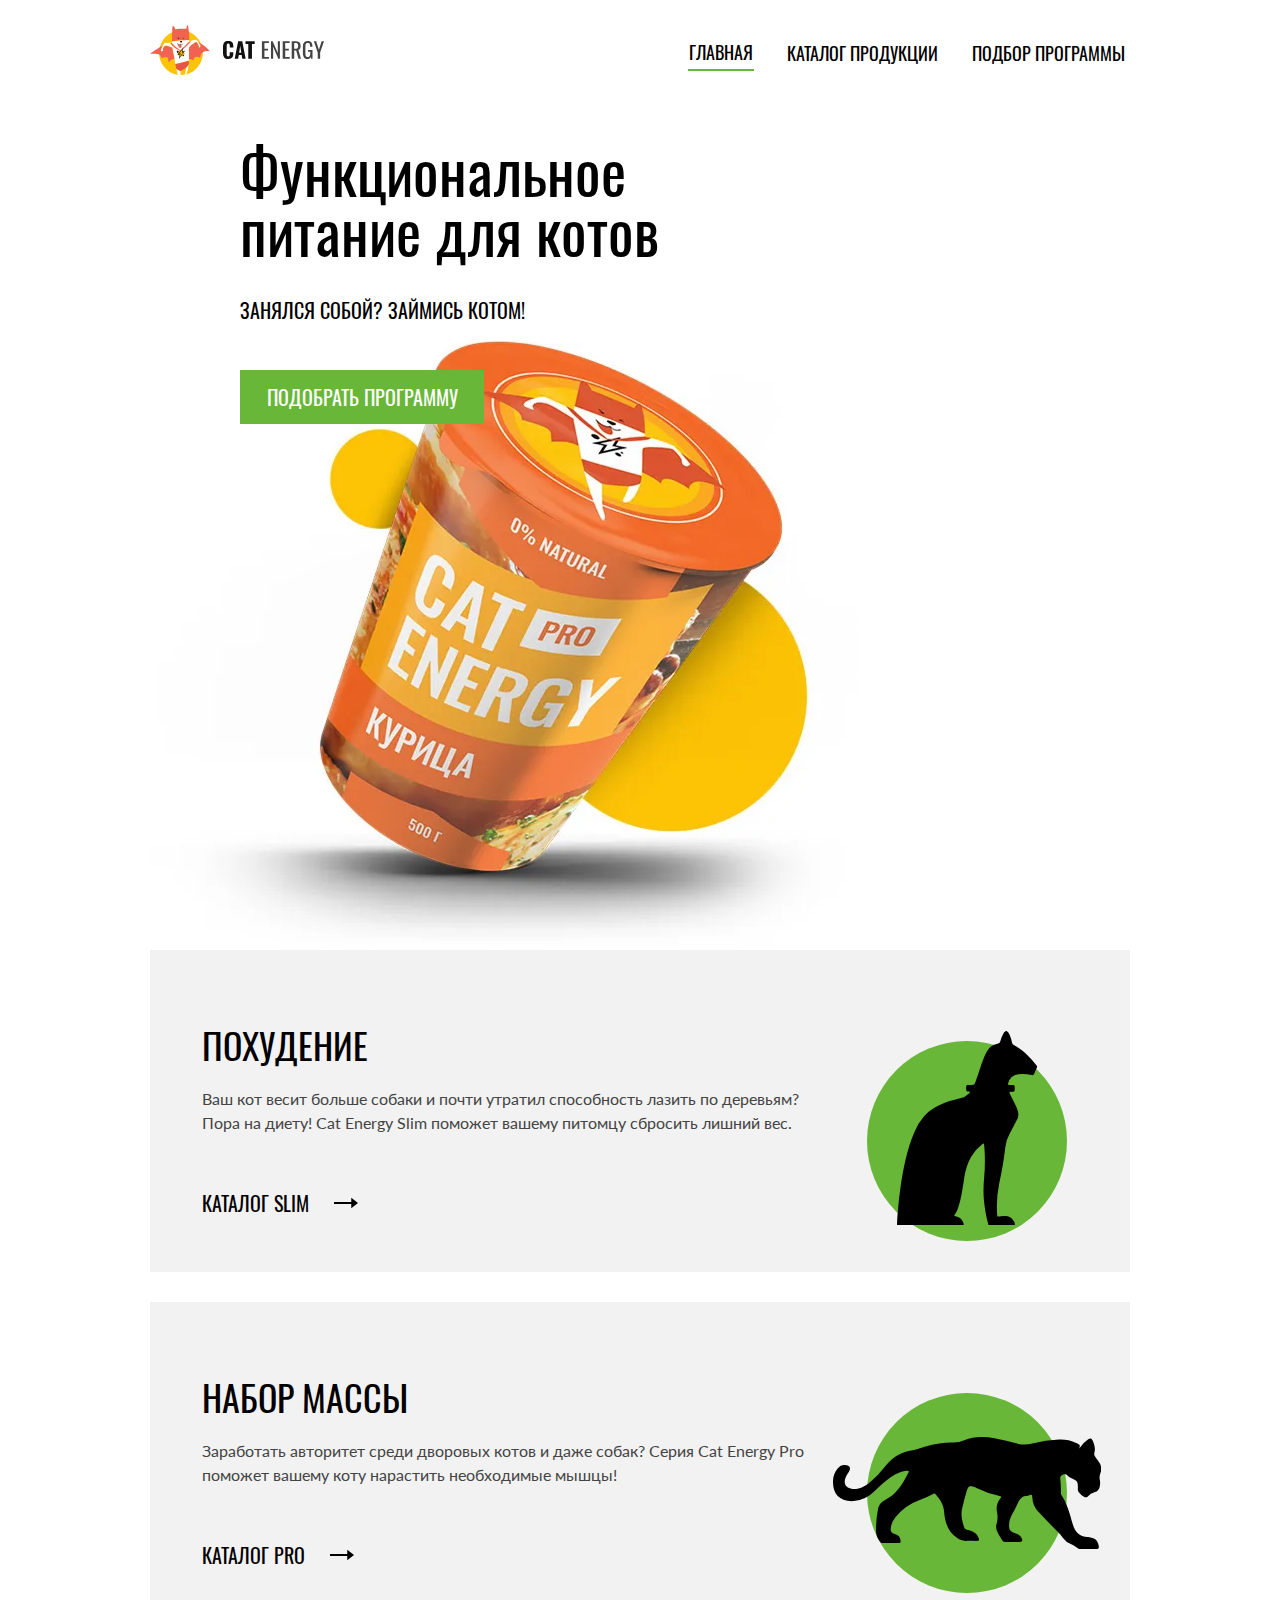
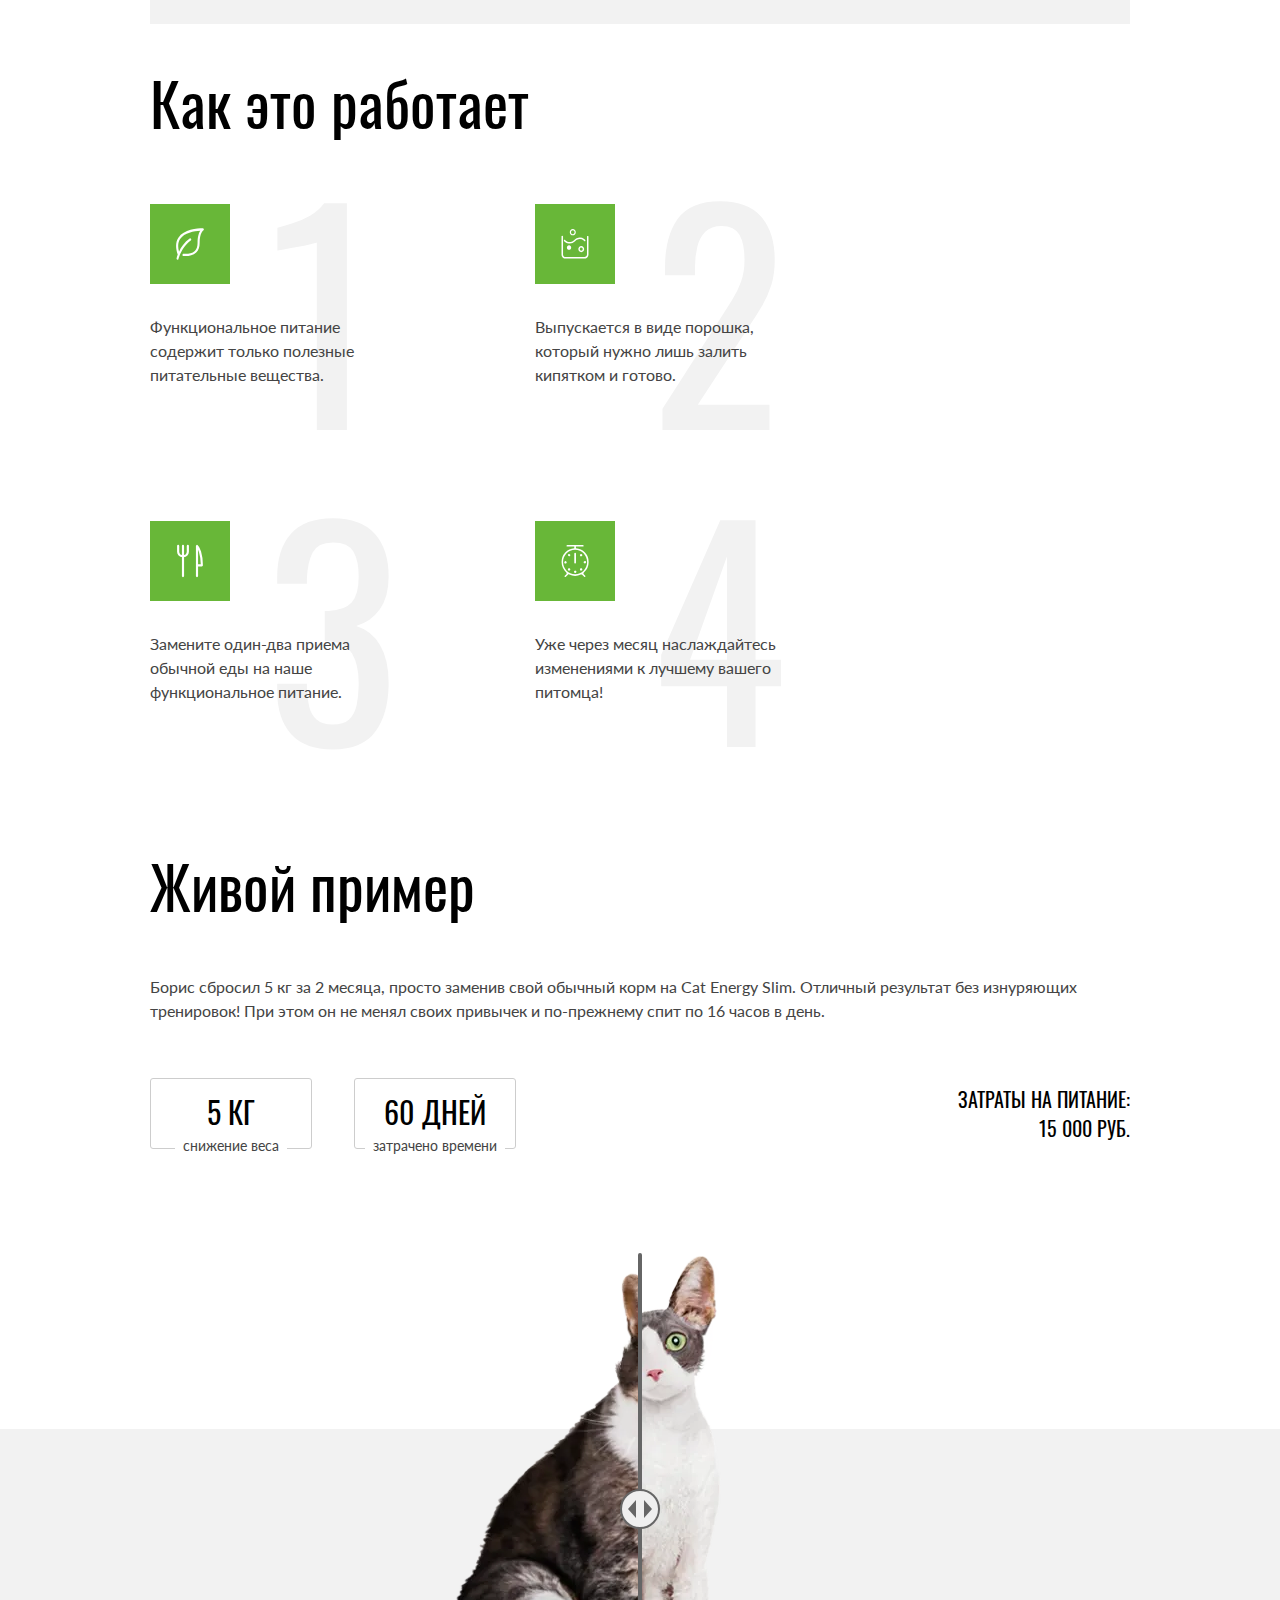
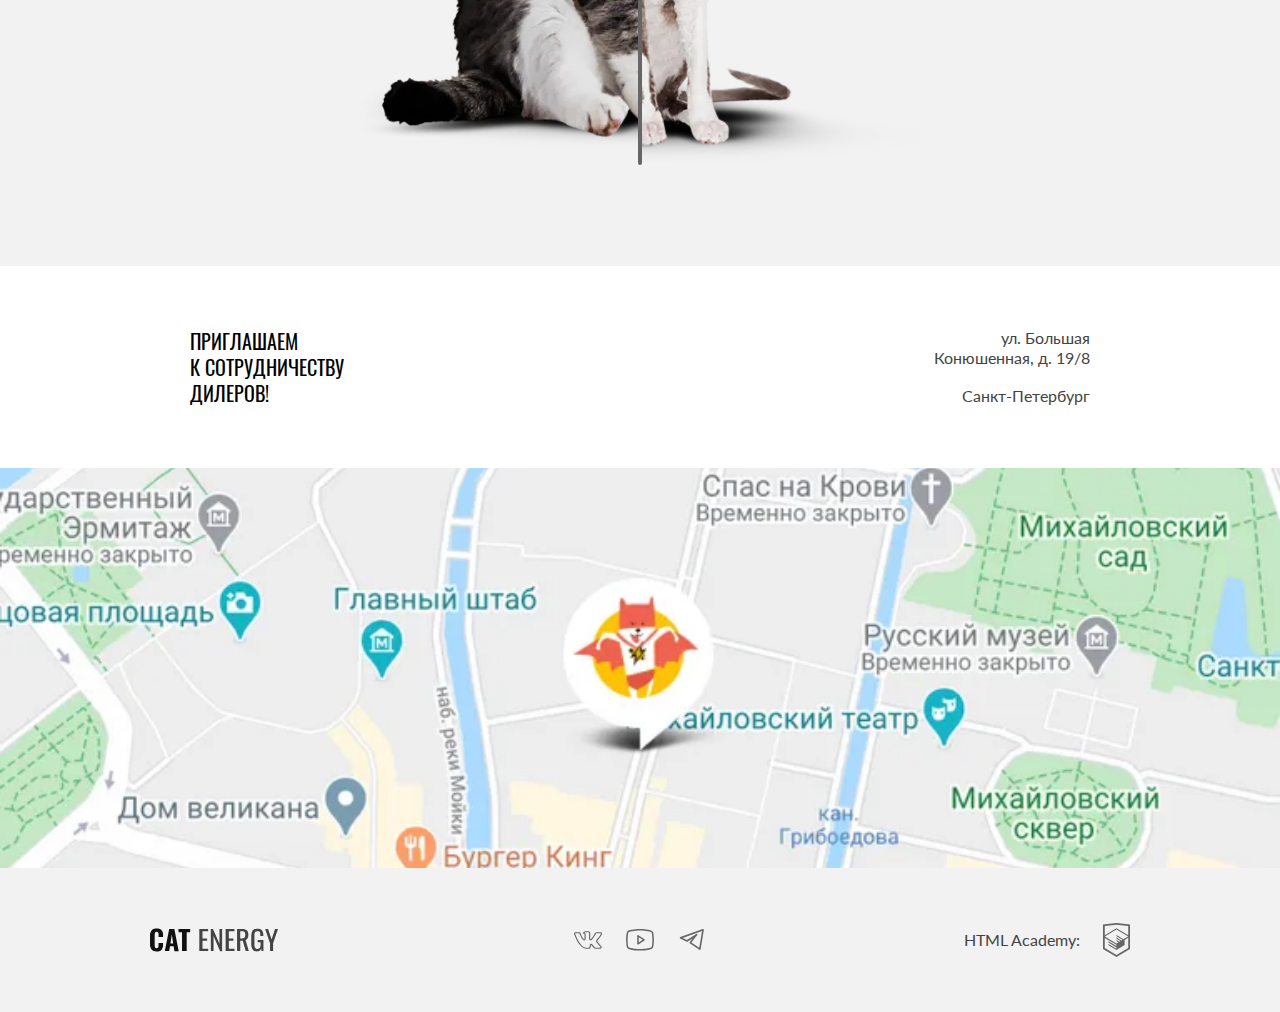
==== commit d92416ed: "Deploying to gh-pages from @ tavimo/2371083-cat-energy-31@a9c213a63f3c6733c2b62a4eecf0324673954988 🚀" ====
--- a/index.html
+++ b/index.html
@@ -1 +1 @@
-<!DOCTYPE html><html class="page" lang="ru"><head><meta charset="UTF-8"><title>Функциональное питание для котов Cat Energy</title><meta name="viewport" content="width=device-width,initial-scale=1"><link rel="stylesheet" href="styles/styles.css"><link rel="preload" href="fonts/lato/Lato-Regular.woff2" as="font" type="font/woff2" crossorigin="anonymous"><link rel="preload" href="fonts/oswald/oswaldregular.woff2" as="font" type="font/woff2" crossorigin="anonymous"><link rel="icon" href="favicon.ico"><link rel="icon" href="favicons/16.png" type="image/png"><link rel="icon" href="favicons/32.png" type="image/png"><link rel="icon" href="favicons/152.png" type="image/png"><link rel="manifest" href="manifest.webmanifest"><script src="scripts/index.js" defer="defer"></script></head><body class="page__body"><header class="main-header main-header--index-desktop"><div class="main-header__container container"><a class="main-header__logo-link" href="#" aria-current="page"><picture><source media="(min-width: 1300px)" width="70" height="59" type="image/svg+xml" srcset="images/logo-desktop.svg"><source media="(min-width: 768px)" width="60" height="50" type="image/svg+xml" srcset="images/logo-tablet.svg"><img class="main-header__logo main-header__logo--img" src="images/logo-mobile.svg" width="33" height="38" alt="логотип Cat Energy"></picture></a><a class="main-header__logo-link main-header__logo-link--text" href="#" aria-current="page"><img class="main-header__logo main-header__logo--text" src="images/logo-text.svg" width="101" height="18" alt="текстовый логотип Cat Energy"></a><nav class="main-header__navigation main-header__navigation--closed main-header__navigation--nojs"><button class="main-header__toggle" type="button"><span class="visually-hidden">Открыть меню навигации</span></button><ul class="main-header__list"><li class="main-header__item main-header__item--current"><a class="main-header__link" href="#">Главная</a></li><li class="main-header__item"><a class="main-header__link" href="catalog.html">Каталог продукции</a></li><li class="main-header__item"><a class="main-header__link" href="#">Подбор программы</a></li></ul></nav></div></header><main class="main-container"><section class="hero"><div class="container"><div class="hero__container"><h1 class="hero__title">Функциональное питание для котов</h1><p class="hero__text">Занялся собой? Займись котом!</p><div class="hero__img-wrapper"><picture><source media="(min-width: 1300px)" width="552" height="499" type="image/webp" srcset="images/hero-box-desktop@1x.webp, images/hero-box-desktop@2x.webp 2x"><source media="(min-width: 768px)" width="709" height="609" type="image/webp" srcset="images/hero-box-tablet@1x.webp, images/hero-box-tablet@2x.webp 2x"><source type="image/webp" width="280" height="270" srcset="images/hero-box-mobile@1x.webp, images/hero-box-mobile@2x.webp 2x"><source media="(min-width: 1300px)" width="552" height="499" type="image/png" srcset="images/hero-box-desktop@1x.png, images/hero-box-desktop@2x.png 2x"><source media="(min-width: 768px)" width="709" height="609" type="image/png" srcset="images/hero-box-tablet@1x.png, images/hero-box-tablet@2x.png 2x"><img class="hero__img" src="images/hero-box-mobile@1x.png" srcset="images/hero-box-mobile@2x.png 2x" width="280" height="270" alt="Банка Cat Energy со вкусом курицы"></picture></div><a class="hero__button button" href="#">Подобрать программу</a><div class="hero__cat-background-desktop"></div></div></div></section><section class="programs"><h2 class="visually-hidden">Программы питания</h2><div class="container"><ul class="programs__list"><li class="programs__item"><article class="programs-card programs-card--slim"><h3 class="programs-card__title">Похудение</h3><p class="programs-card__description">Ваш кот весит больше собаки и почти утратил способность лазить по деревьям? Пора на диету! Cat Energy Slim поможет вашему питомцу сбросить лишний вес.</p><a class="programs-card__link" href="#">Каталог Slim<span class="programs-card__arrow"></span></a></article></li><li class="programs__item"><article class="programs-card programs-card--pro"><h3 class="programs-card__title">Набор массы</h3><p class="programs-card__description">Заработать авторитет среди дворовых котов и даже собак? Серия Cat Energy Pro поможет вашему коту нарастить необходимые мышцы!</p><a class="programs-card__link" href="#">Каталог Pro<span class="programs-card__arrow"></span></a></article></li></ul></div></section><section class="advantages"><div class="container"><h2 class="advantages__title">Как это работает</h2><ul class="advantages__list"><li class="advantages__item advantages__item--leaf"><p class="advantages__description">Функциональное питание содержит только полезные питательные вещества.</p></li><li class="advantages__item advantages__item--water"><p class="advantages__description">Выпускается в виде порошка, который нужно лишь залить кипятком и готово.</p></li><li class="advantages__item advantages__item--food"><p class="advantages__description">Замените один-два приема обычной еды на наше функциональное питание.</p></li><li class="advantages__item advantages__item--watch"><p class="advantages__description">Уже через месяц наслаждайтесь изменениями к лучшему вашего питомца!</p></li></ul></div></section><section class="example"><div class="example__container container"><h2 class="example__title">Живой пример</h2><p class="example__description">Борис сбросил 5 кг за 2 месяца, просто заменив свой обычный корм на Cat Energy Slim. Отличный результат без изнуряющих тренировок! При этом он не менял своих привычек и по-прежнему спит по 16 часов в день.</p><div class="example__wrapper"><dl class="example__list"><div class="example__item"><dt class="example__term">Снижение веса</dt><dd class="example__definition">5 кг</dd></div><div class="example__item"><dt class="example__term">Затрачено времени</dt><dd class="example__definition">60 дней</dd></div></dl><p class="example__cost">Затраты на питание: <span>15 000 руб.</span></p></div><div class="example__comparison slider"><div class="slider__container"><div class="slider__img slider__img--before"><picture><source media="(min-width: 768px)" width="560" height="512" type="image/webp" srcset="images/slider-before-tablet@1x.webp, images/slider-before-tablet@2x.webp 2x"><source width="280" height="256" type="image/webp" srcset="images/slider-before-mobile@1x.webp, images/slider-before-mobile@2x.webp 2x"><source media="(min-width: 768px)" width="560" height="512" type="image/png" srcset="images/slider-before-tablet@1x.png, images/slider-before-tablet@2x.png 2x"><img class="slider__img-before" src="images/slider-before-mobile@1x.png" srcset="images/slider-before-mobile@2x.png 2x" width="280" height="256" alt="толстый кот до употребления корма Cat Energy Slim"></picture></div><div class="slider__img slider__img--after"><picture><source media="(min-width: 768px)" width="560" height="512" type="image/webp" srcset="images/slider-after-tablet@1x.webp, images/slider-after-tablet@2x.webp 2x"><source width="280" height="256" type="image/webp" srcset="images/slider-after-mobile@1x.webp, images/slider-after-mobile@2x.webp 2x"><source media="(min-width: 768px)" width="560" height="512" type="image/png" srcset="images/slider-after-tablet@1x.png, images/slider-after-tablet@2x.png 2x"><img class="slider__img-after" src="images/slider-after-mobile@1x.png" srcset="images/slider-after-mobile@2x.png 2x" width="280" height="256" alt="стройный кот после употребления корма Cat Energy Slim"></picture></div><div class="slider__change-wrapper"><button class="slider__change" type="button"><span class="visually-hidden">Ползунок слайдера</span></button></div></div></div></div></section><section class="map"><div class="container"><div class="map__description-container"><h2 class="visually-hidden">Контакты</h2><p class="map__description">Приглашаем<br>к сотрудничеству дилеров!</p><address class="map__address">ул. Большая Конюшенная, д. 19/8<span class="map__address">Санкт-Петербург</span></address></div></div><div class="map__location"><picture><source media="(min-width: 1300px)" width="1440" height="400" type="image/webp" srcset="images/map-desktop@1x.webp, images/map-desktop@2x.webp 2x"><source media="(min-width: 768px)" width="768" height="400" type="image/webp" srcset="images/map-tablet@1x.webp, images/map-tablet@2x.webp 2x"><source width="320" height="362" type="image/webp" srcset="images/map-mobile@1x.webp, images/map-mobile@2x.webp 2x"><source media="(min-width: 1300px)" width="1440" height="400" type="image/png" srcset="images/map-desktop@1x.png, images/map-desktop@2x.png 2x"><source media="(min-width: 768px)" width="768" height="400" type="image/png" srcset="images/map-tablet@1x.png, images/map-tablet@2x.png 2x"><img class="map__location-img" src="images/map-mobile@1x.png" srcset="images/map-mobile@2x.png 2x" width="320" height="362" alt="Местонахождение на карте"></picture><iframe class="map__location-iframe" src="https://www.google.com/maps/embed?pb=!1m18!1m12!1m3!1d1998.6094560304048!2d30.323465821758433!3d59.93862242360575!2m3!1f0!2f0!3f0!3m2!1i1024!2i768!4f13.1!3m3!1m2!1s0x4696310fca145cc1%3A0x42b32648d8238007!2z0JHQvtC70YzRiNCw0Y8g0JrQvtC90Y7RiNC10L3QvdCw0Y8g0YPQuy4sIDE5LzgsINCh0LDQvdC60YIt0J_QtdGC0LXRgNCx0YPRgNCzLCAxOTExODY!5e0!3m2!1sru!2sru!4v1714467114008!5m2!1sru!2sru" width="320" height="362" style="border:0;" allowfullscreen="" loading="lazy" referrerpolicy="no-referrer-when-downgrade"></iframe></div></section></main><footer class="footer"><div class="footer__container container"><a class="footer__logo" href="#" aria-current="page"><img src="images/logo-text.svg" width="128" height="24" alt="текстовый логотип Cat Energy"></a><div class="footer__social-wrapper"><h2 class="visually-hidden">Социальные сети</h2><ul class="footer__social-list social-list"><li class="social-list__item"><a class="social-list__link social-list__link--vk" href="https://vk.com/htmlacademy" target="_blank" rel="noreferrer noopener"><span class="visually-hidden">Мы во Вконтакте.</span></a></li><li class="social-list__item"><a class="social-list__link social-list__link--youtube" href="https://www.youtube.com/user/htmlacademyru" target="_blank" rel="noreferrer noopener"><span class="visually-hidden">Мы на Youtube.</span></a></li><li class="social-list__item"><a class="social-list__link social-list__link--telegram" href="tg://resolve?domain=htmlacademy" target="_blank" rel="noreferrer noopener"><span class="visually-hidden">Мы в Telegram.</span></a></li></ul></div><a class="footer__copyright-link" href="https://htmlacademy.ru" target="_blank" rel="noreferrer noopener"><span class="footer__copyright-name">HTML Academy:</span></a></div></footer><script src="index.js"></script></body></html>+<!DOCTYPE html><html class="page" lang="ru"><head><meta charset="UTF-8"><title>Функциональное питание для котов Cat Energy</title><meta name="viewport" content="width=device-width,initial-scale=1"><link rel="stylesheet" href="styles/styles.css"><link rel="preload" href="fonts/lato/Lato-Regular.woff2" as="font" type="font/woff2" crossorigin="anonymous"><link rel="preload" href="fonts/oswald/oswaldregular.woff2" as="font" type="font/woff2" crossorigin="anonymous"><link rel="icon" href="favicon.ico"><link rel="icon" href="favicons/16.png" type="image/png"><link rel="icon" href="favicons/32.png" type="image/png"><link rel="icon" href="favicons/152.png" type="image/png"><link rel="manifest" href="manifest.webmanifest"><script src="scripts/index.js" defer="defer"></script></head><body class="page__body"><header class="main-header main-header--index-desktop"><div class="main-header__container container"><div class="main-header__container-control"><a class="main-header__logo-link" href="#" aria-current="page"><picture><source media="(min-width: 1300px)" width="70" height="59" type="image/svg+xml" srcset="images/logo-desktop.svg"><source media="(min-width: 768px)" width="60" height="50" type="image/svg+xml" srcset="images/logo-tablet.svg"><img class="main-header__logo main-header__logo--img" src="images/logo-mobile.svg" width="33" height="38" alt="логотип Cat Energy"></picture></a><a class="main-header__logo-link main-header__logo-link--text" href="#" aria-current="page"><img class="main-header__logo main-header__logo--text" src="images/logo-text.svg" width="101" height="18" alt="текстовый логотип Cat Energy"> </a><button class="main-header__toggle main-header__toggle--closed main-header__toggle--nojs" type="button"><span class="visually-hidden">Открыть меню навигации</span></button></div><nav class="main-header__navigation main-header__navigation--closed main-header__navigation--nojs"><ul class="main-header__list"><li class="main-header__item main-header__item--current"><a class="main-header__link" href="#">Главная</a></li><li class="main-header__item"><a class="main-header__link" href="catalog.html">Каталог продукции</a></li><li class="main-header__item"><a class="main-header__link" href="#">Подбор программы</a></li></ul></nav></div></header><main class="main-container"><section class="hero"><div class="container"><div class="hero__container"><h1 class="hero__title">Функциональное питание для котов</h1><p class="hero__text">Занялся собой? Займись котом!</p><div class="hero__img-wrapper"><picture><source media="(min-width: 1300px)" width="552" height="499" type="image/webp" srcset="images/hero-box-desktop@1x.webp, images/hero-box-desktop@2x.webp 2x"><source media="(min-width: 768px)" width="709" height="609" type="image/webp" srcset="images/hero-box-tablet@1x.webp, images/hero-box-tablet@2x.webp 2x"><source type="image/webp" width="280" height="270" srcset="images/hero-box-mobile@1x.webp, images/hero-box-mobile@2x.webp 2x"><source media="(min-width: 1300px)" width="552" height="499" type="image/png" srcset="images/hero-box-desktop@1x.png, images/hero-box-desktop@2x.png 2x"><source media="(min-width: 768px)" width="709" height="609" type="image/png" srcset="images/hero-box-tablet@1x.png, images/hero-box-tablet@2x.png 2x"><img class="hero__img" src="images/hero-box-mobile@1x.png" srcset="images/hero-box-mobile@2x.png 2x" width="280" height="270" alt="Банка Cat Energy со вкусом курицы"></picture></div><a class="hero__button button" href="#">Подобрать программу</a><div class="hero__cat-background-desktop"></div></div></div></section><section class="programs"><h2 class="visually-hidden">Программы питания</h2><div class="container"><ul class="programs__list"><li class="programs__item"><article class="programs-card programs-card--slim"><h3 class="programs-card__title">Похудение</h3><p class="programs-card__description">Ваш кот весит больше собаки и почти утратил способность лазить по деревьям? Пора на диету! Cat Energy Slim поможет вашему питомцу сбросить лишний вес.</p><a class="programs-card__link" href="#">Каталог Slim<span class="programs-card__arrow"></span></a></article></li><li class="programs__item"><article class="programs-card programs-card--pro"><h3 class="programs-card__title">Набор массы</h3><p class="programs-card__description">Заработать авторитет среди дворовых котов и даже собак? Серия Cat Energy Pro поможет вашему коту нарастить необходимые мышцы!</p><a class="programs-card__link" href="#">Каталог Pro<span class="programs-card__arrow"></span></a></article></li></ul></div></section><section class="advantages"><div class="container"><h2 class="advantages__title">Как это работает</h2><ul class="advantages__list"><li class="advantages__item advantages__item--leaf"><p class="advantages__description">Функциональное питание содержит только полезные питательные вещества.</p></li><li class="advantages__item advantages__item--water"><p class="advantages__description">Выпускается в виде порошка, который нужно лишь залить кипятком и готово.</p></li><li class="advantages__item advantages__item--food"><p class="advantages__description">Замените один-два приема обычной еды на наше функциональное питание.</p></li><li class="advantages__item advantages__item--watch"><p class="advantages__description">Уже через месяц наслаждайтесь изменениями к лучшему вашего питомца!</p></li></ul></div></section><section class="example"><div class="example__container container"><h2 class="example__title">Живой пример</h2><p class="example__description">Борис сбросил 5 кг за 2 месяца, просто заменив свой обычный корм на Cat Energy Slim. Отличный результат без изнуряющих тренировок! При этом он не менял своих привычек и по-прежнему спит по 16 часов в день.</p><div class="example__wrapper"><dl class="example__list"><div class="example__item"><dt class="example__term">Снижение веса</dt><dd class="example__definition">5 кг</dd></div><div class="example__item"><dt class="example__term">Затрачено времени</dt><dd class="example__definition">60 дней</dd></div></dl><p class="example__cost">Затраты на питание: <span>15 000 руб.</span></p></div><div class="example__comparison slider"><div class="slider__container"><div class="slider__img slider__img--before"><picture><source media="(min-width: 768px)" width="560" height="512" type="image/webp" srcset="images/slider-before-tablet@1x.webp, images/slider-before-tablet@2x.webp 2x"><source width="280" height="256" type="image/webp" srcset="images/slider-before-mobile@1x.webp, images/slider-before-mobile@2x.webp 2x"><source media="(min-width: 768px)" width="560" height="512" type="image/png" srcset="images/slider-before-tablet@1x.png, images/slider-before-tablet@2x.png 2x"><img class="slider__img-before" src="images/slider-before-mobile@1x.png" srcset="images/slider-before-mobile@2x.png 2x" width="280" height="256" alt="толстый кот до употребления корма Cat Energy Slim"></picture></div><div class="slider__img slider__img--after"><picture><source media="(min-width: 768px)" width="560" height="512" type="image/webp" srcset="images/slider-after-tablet@1x.webp, images/slider-after-tablet@2x.webp 2x"><source width="280" height="256" type="image/webp" srcset="images/slider-after-mobile@1x.webp, images/slider-after-mobile@2x.webp 2x"><source media="(min-width: 768px)" width="560" height="512" type="image/png" srcset="images/slider-after-tablet@1x.png, images/slider-after-tablet@2x.png 2x"><img class="slider__img-after" src="images/slider-after-mobile@1x.png" srcset="images/slider-after-mobile@2x.png 2x" width="280" height="256" alt="стройный кот после употребления корма Cat Energy Slim"></picture></div><div class="slider__change-wrapper"><button class="slider__change" type="button"><span class="visually-hidden">Ползунок слайдера</span></button></div></div></div></div></section><section class="map"><div class="container"><div class="map__description-container"><h2 class="visually-hidden">Контакты</h2><p class="map__description">Приглашаем<br>к сотрудничеству дилеров!</p><address class="map__address">ул. Большая Конюшенная, д. 19/8<span class="map__address">Санкт-Петербург</span></address></div></div><div class="map__location"><picture><source media="(min-width: 1300px)" width="1440" height="400" type="image/webp" srcset="images/map-desktop@1x.webp, images/map-desktop@2x.webp 2x"><source media="(min-width: 768px)" width="768" height="400" type="image/webp" srcset="images/map-tablet@1x.webp, images/map-tablet@2x.webp 2x"><source width="320" height="362" type="image/webp" srcset="images/map-mobile@1x.webp, images/map-mobile@2x.webp 2x"><source media="(min-width: 1300px)" width="1440" height="400" type="image/png" srcset="images/map-desktop@1x.png, images/map-desktop@2x.png 2x"><source media="(min-width: 768px)" width="768" height="400" type="image/png" srcset="images/map-tablet@1x.png, images/map-tablet@2x.png 2x"><img class="map__location-img" src="images/map-mobile@1x.png" srcset="images/map-mobile@2x.png 2x" width="320" height="362" alt="Местонахождение на карте"></picture><iframe class="map__location-iframe" src="https://www.google.com/maps/embed?pb=!1m18!1m12!1m3!1d1998.6094560304048!2d30.323465821758433!3d59.93862242360575!2m3!1f0!2f0!3f0!3m2!1i1024!2i768!4f13.1!3m3!1m2!1s0x4696310fca145cc1%3A0x42b32648d8238007!2z0JHQvtC70YzRiNCw0Y8g0JrQvtC90Y7RiNC10L3QvdCw0Y8g0YPQuy4sIDE5LzgsINCh0LDQvdC60YIt0J_QtdGC0LXRgNCx0YPRgNCzLCAxOTExODY!5e0!3m2!1sru!2sru!4v1714467114008!5m2!1sru!2sru" width="320" height="362" style="border:0;" allowfullscreen="" loading="lazy" referrerpolicy="no-referrer-when-downgrade"></iframe></div></section></main><footer class="footer"><div class="footer__container container"><a class="footer__logo" href="#" aria-current="page"><img src="images/logo-text.svg" width="128" height="24" alt="текстовый логотип Cat Energy"></a><div class="footer__social-wrapper"><h2 class="visually-hidden">Социальные сети</h2><ul class="footer__social-list social-list"><li class="social-list__item"><a class="social-list__link social-list__link--vk" href="https://vk.com/htmlacademy" target="_blank" rel="noreferrer noopener"><span class="visually-hidden">Мы во Вконтакте.</span></a></li><li class="social-list__item"><a class="social-list__link social-list__link--youtube" href="https://www.youtube.com/user/htmlacademyru" target="_blank" rel="noreferrer noopener"><span class="visually-hidden">Мы на Youtube.</span></a></li><li class="social-list__item"><a class="social-list__link social-list__link--telegram" href="tg://resolve?domain=htmlacademy" target="_blank" rel="noreferrer noopener"><span class="visually-hidden">Мы в Telegram.</span></a></li></ul></div><a class="footer__copyright-link" href="https://htmlacademy.ru" target="_blank" rel="noreferrer noopener"><span class="footer__copyright-name">HTML Academy:</span></a></div></footer><script src="index.js"></script></body></html>--- a/styles/styles.css
+++ b/styles/styles.css
@@ -1 +1 @@
-@font-face{font-family:Lato;font-weight:400;font-style:normal;src:url(../fonts/lato/Lato-Regular.woff2)format("woff2");font-display:swap}@font-face{font-family:Oswald;font-weight:400;font-style:normal;src:url(../fonts/oswald/oswaldregular.woff2)format("woff2");font-display:swap}*,:before,:after{box-sizing:border-box}html{height:100%}body{color:#444;margin:0;padding:0;font-family:Lato,sans-serif;font-size:14px;line-height:18px}picture,source{display:contents}.visually-hidden{clip:rect(0 0 0 0);border:0;width:1px;height:1px;margin:-1px;padding:0;position:absolute;overflow:hidden}.page{margin:0;padding:0}.button{text-transform:uppercase;color:#fff;text-align:center;cursor:pointer;background-color:#68b738;border:none;width:100%;padding:10px 0;font-family:Oswald,sans-serif;font-size:16px;line-height:20px;text-decoration:none;display:inline-block}@media (width>=768px){.button{font-size:16px;line-height:20px}}.button:hover{background-color:#5eaa2f}.button:active{color:#ffffff4d;background-color:#5eaa2f}.button--light{color:#444;background-color:#f2f2f2}.button--light:hover,.button--light:active{color:#444;background-color:#ebebeb}.container{min-width:280px;max-width:500px;min-height:100%;margin:0 auto;padding:0 20px}@media (width>=768px){.container{min-width:708px;max-width:1040px;padding:0 30px}}@media (width>=1300px){.container{width:1300px;min-width:1300px;max-width:none;padding:0 40px}}@media (width>=768px){.main-header{margin-top:25px}}@media (width>=1300px){.main-header{margin-top:55px;margin-bottom:74px}.main-header--index-desktop{z-index:2;margin-top:55px;margin-bottom:0;position:absolute;top:0;left:50%;transform:translate(-50%)}}.main-header__container{justify-content:space-between;align-items:center;padding:0;display:flex;position:relative}@media (width>=768px){.main-header__container{justify-content:start;padding:0 30px}}@media (width>=1300px){.main-header__container{padding:0 40px}}.main-header__logo-link{align-items:center;margin:0;padding:13px 15px 14px 20px;text-decoration:none;display:flex}.main-header__logo-link--text{padding:25px 10px 20px}@media (width>=768px){.main-header__logo-link{margin-right:0;padding:0}.main-header__logo-link--text{margin-right:auto;padding:16px 13px}}@media (width>=1300px){.main-header__logo:hover{opacity:.6}.main-header__logo:active{opacity:.4}.main-header__logo--text{width:118px;height:21px}}.main-header__toggle{cursor:pointer;background-color:#fff;border:none;width:65px;height:65px;padding:23px 20px 25px;text-decoration:none;display:block;position:relative}@media (width>=768px){.main-header__toggle{display:none}}.main-header__navigation--closed .main-header__toggle:before{content:"";background-color:#000;width:24px;height:2px;position:absolute;top:24px;right:20px;box-shadow:0 7px #000,0 14px #000}.main-header__navigation--opened .main-header__toggle:before,.main-header__navigation--opened .main-header__toggle:after{content:"";background-color:#000;width:25px;height:2px;position:absolute;top:32px;right:20px}.main-header__navigation--opened .main-header__toggle:before{box-shadow:none;transform:rotate(45deg)}.main-header__navigation--opened .main-header__toggle:after{transform:rotate(-45deg)}@media (width>=768px){.main-header__list{text-transform:uppercase;background-color:#0000;flex-wrap:wrap;justify-content:end;width:100%;max-width:800px;margin:0;padding:0;font-family:Oswald,sans-serif;font-size:18px;line-height:18px;list-style-type:none;display:flex;position:static}}@media (width>=1300px){.main-header__list{max-width:600px;font-size:20px;line-height:20px}}@media (width<=767px){.main-header__navigation--closed .main-header__list{display:none}}.main-header__navigation--opened .main-header__list{text-transform:uppercase;z-index:2;background-color:#fff;width:100%;max-width:500px;margin:0;padding:0;font-family:Oswald,sans-serif;font-size:20px;line-height:20px;list-style-type:none;display:block;position:absolute;top:100%;left:0}@media (width>=768px){.main-header__navigation--opened .main-header__list{background-color:#0000;flex-wrap:wrap;justify-content:end;max-width:800px;display:flex;position:static}}.main-header__item{border-top:1px solid #e6e6e6}@media (width>=768px){.main-header__item{border-top:none}.main-header__item--current:after{content:"";background-color:#68b738;width:calc(100% - 32px);height:2px;margin:0 auto;display:block}}@media (width>=1300px){.main-header__item--current:after{background-color:#000}.main-header__item--current .main-header__link{cursor:default}.main-header__item--current .main-header__link:hover,.main-header__item--current .main-header__link:active{opacity:1}.main-header--index-desktop li.main-header__item--current:after{content:"";background-color:#fff;width:calc(100% - 32px);height:1px;margin:0 auto;display:block}}.main-header__link{color:#000;text-align:center;margin:0 auto;padding:22px 20px 24px;text-decoration:none;display:block}@media (width>=768px){.main-header__link{padding:14px 17px 8px}.main-header__link:hover{opacity:.5}.main-header__link:active{opacity:.3}}@media (width>=1300px){.main-header__link{padding:19px 18px 8px}.main-header--index-desktop a.main-header__link{color:#fff}}@media (width>=768px){.main-header__item:last-child .main-header__link{padding-right:5px}}@media (width>=1300px){.main-header__item:last-child .main-header__link{padding-right:0}}.main-container{padding:0}.hero{background-image:url(../images/hero-background-mobile@1x.jpg),linear-gradient(#63a63b 302px,#0000 302px);background-position:50% 0;background-repeat:no-repeat;background-size:auto,cover;min-width:280px;min-height:400px;margin-bottom:20px}@media (width>=768px){.hero{background-image:none;min-height:875px;margin-bottom:0}}@media (width>=1300px){.hero{background-image:url(../images/hero-background-desktop@1x.jpg),linear-gradient(90deg,#0000 50%,#63a63b 50%);background-position:calc(50% + 520px) bottom,50%;background-size:1041px 694px,100%;min-height:694px;margin-bottom:82px;overflow-x:hidden}}.hero__container{padding-top:27px;position:relative}@media (width>=768px){.hero__container{padding-top:65px;padding-left:90px}}@media (width>=1300px){.hero__container{padding-top:224px;padding-left:80px}}.hero__title{color:#fff;text-align:center;max-width:575px;margin:0 auto 25px;padding:0;font-family:Oswald,sans-serif;font-size:36px;font-weight:400;line-height:36px;display:block}@media (width>=768px){.hero__title{color:#000;text-align:left;width:450px;margin:0 0 40px;font-size:60px;line-height:60px}}@media (width>=1300px){.hero__title{width:450px}}.hero__text{text-transform:uppercase;color:#fff;text-align:center;max-width:550px;margin:0 auto 29px;font-family:Oswald,sans-serif;line-height:18px}@media (width>=768px){.hero__text{color:#000;text-align:left;margin:0 0 21px;font-size:20px;line-height:20px}}@media (width>=1300px){.hero__text{width:415px;margin-bottom:52px}}.hero__img-wrapper{object-fit:contain;width:280px;height:270px;margin:0 auto;padding:0}@media (width>=768px){.hero__img-wrapper{width:709px;height:609px;margin:0 0 0 -90px}}@media (width>=1300px){.hero__img-wrapper{z-index:2;width:552px;height:499px;margin-left:0;position:absolute;top:143px;left:447px;transform:translate(0)}}@media (width>=768px){.hero__button{z-index:2;width:244px;padding:14px 0;font-size:20px;line-height:26px;position:absolute;bottom:526px;transform:translate(0)}}@media (width>=1300px){.hero__button{position:static}}.programs{margin-bottom:20px}@media (width>=768px){.programs{margin-bottom:48px}}@media (width>=1300px){.programs{margin-bottom:71px}}.programs__list{flex-direction:column;gap:20px;margin:0;padding:0;list-style-type:none;display:flex}@media (width>=768px){.programs__list{gap:30px}}@media (width>=1300px){.programs__list{flex-direction:row;gap:80px}}.programs-card{background-color:#f2f2f2;padding:30px 20px 22px;position:relative}@media (width>=768px){.programs-card{padding:77px 316px 57px 52px}}@media (width>=1300px){.programs-card{width:570px;min-height:374px;padding:77px 61px 59px 52px}}.programs-card__title{text-transform:uppercase;color:#000;margin:0 0 29px 70px;padding:0;font-family:Oswald,sans-serif;font-size:24px;font-weight:400;line-height:37px}@media (width>=768px){.programs-card__title{margin-bottom:24px;margin-left:0;font-size:36px;line-height:36px}}@media (width>=1300px){.programs-card__title{margin-bottom:73px;margin-left:162px}}.programs-card__description{color:#444;border-bottom:1px solid #d9d9d9;margin:0 0 19px;padding-bottom:22px}@media (width>=768px){.programs-card__description{border-bottom:none;margin-bottom:56px;padding-bottom:0;font-size:16px;line-height:24px}}@media (width>=1300px){.programs-card__description{margin-bottom:28px}}.programs-card:before{content:"";background-color:#68b738;border-radius:50%;width:50px;height:50px;margin-right:20px;display:block;position:absolute;top:24px}@media (width>=768px){.programs-card:before{width:200px;height:200px;margin-right:0;top:91px;right:63px}}@media (width>=1300px){.programs-card:before{width:100px;height:100px;top:47px;left:52px}}.programs-card--slim:after{content:"";background-image:url(../icons/stack.svg#programs-cat-slim);background-repeat:no-repeat;width:36px;height:50px;display:block;position:absolute;top:21px;left:27px}@media (width>=768px){.programs-card--slim:after{width:140px;height:194px;top:81px;left:auto;right:93px}}@media (width>=1300px){.programs-card--slim:after{width:70px;height:97px;top:41px;left:67px}}.programs-card--pro:after{content:"";background-image:url(../icons/stack.svg#programs-cat-pro);background-repeat:no-repeat;width:67px;height:28px;display:block;position:absolute;top:35px;left:12px}@media (width>=768px){.programs-card--pro:after{width:268px;height:112px;top:135px;left:auto;right:29px}}@media (width>=1300px){.programs-card--pro:after{width:134px;height:56px;top:67px;left:33px}}.programs-card__link{color:#000;text-transform:uppercase;align-items:center;font-family:Oswald,sans-serif;font-size:16px;line-height:16px;text-decoration:none;display:flex}.programs-card__link:hover .programs-card__arrow:after{transform:translate(8px)}.programs-card__link:active{opacity:.5}@media (width>=768px){.programs-card__link{font-size:20px;line-height:24px}}.programs-card__arrow{width:32px;height:12px;margin-left:15px;position:relative;overflow:hidden}.programs-card__arrow:after{content:"";background-image:url(../icons/stack.svg#programs-arrow);width:32px;height:12px;transition:transform .3s;display:block;position:absolute;left:-8px}@media (width>=768px){.programs-card__arrow{margin-left:25px}}.advantages{margin-bottom:49px}@media (width>=1300px){.advantages{margin-bottom:71px}}.advantages__title{color:#000;margin:0 0 40px;font-family:Oswald,sans-serif;font-size:36px;font-weight:400;line-height:40px}@media (width>=768px){.advantages__title{margin-bottom:32px;font-size:60px;line-height:60px}}.advantages__list{counter-reset:advantages;flex-direction:column;gap:20px;margin:0;padding:0;list-style-type:none;display:flex}@media (width>=768px){.advantages__list{grid-template-columns:repeat(2,250px);gap:37px 135px;padding-right:73px;display:grid}}@media (width>=1300px){.advantages__list{grid-template-columns:repeat(4,250px);gap:74px;padding-right:0;display:grid}}.advantages__item{gap:20px;display:flex;position:relative}@media (width>=768px){.advantages__item{flex-direction:column;gap:31px;min-height:280px;padding:40px 0}}.advantages__item--leaf:before{content:"";background-color:#68b738;background-image:url(../icons/stack.svg#advantages__item--leaf);background-position:50%;background-repeat:no-repeat;background-size:28px;flex-shrink:0;width:60px;height:60px;display:block}@media (width>=768px){.advantages__item--leaf:before{width:80px;height:80px}}.advantages__item--water:before{content:"";background-color:#68b738;background-image:url(../icons/stack.svg#advantages__item--water);background-position:50%;background-repeat:no-repeat;background-size:28px;flex-shrink:0;width:60px;height:60px;display:block}@media (width>=768px){.advantages__item--water:before{width:80px;height:80px}}.advantages__item--food:before{content:"";background-color:#68b738;background-image:url(../icons/stack.svg#advantages__item--food);background-position:50%;background-repeat:no-repeat;background-size:28px;flex-shrink:0;width:60px;height:60px;display:block}@media (width>=768px){.advantages__item--food:before{width:80px;height:80px}}.advantages__item--watch:before{content:"";background-color:#68b738;background-image:url(../icons/stack.svg#advantages__item--watch);background-position:50%;background-repeat:no-repeat;background-size:28px;flex-shrink:0;width:60px;height:60px;display:block}@media (width>=768px){.advantages__item--watch:before{width:80px;height:80px}}.advantages__description{margin:0}@media (width>=768px){.advantages__description{font-size:16px;line-height:24px}.advantages__item:after{counter-increment:advantages;content:counters(advantages,".")" ";color:#f2f2f2;z-index:-1;font-family:Oswald,sans-serif;font-size:280px;line-height:280px;position:absolute;top:0;right:0}.advantages__item:first-child:after{right:25px}}.example{background-color:#f2f2f2;min-width:280px;padding-top:25px;padding-bottom:40px}@media (width>=768px){.example{background-color:#fff;background-image:linear-gradient(#0000 619px,#f2f2f2 619px);background-position:0;background-size:cover;padding-top:45px;padding-bottom:101px}}@media (width>=1300px){.example{background-image:linear-gradient(#0000 136px,#f2f2f2 136px);padding-top:0;padding-bottom:75px}.example__container{grid-template-columns:432px 1fr;display:grid}}.example__title{color:#000;margin:0 0 40px;font-family:Oswald,sans-serif;font-size:36px;font-weight:400;line-height:40px}@media (width>=768px){.example__title{margin-bottom:60px;font-size:60px;line-height:60px}}@media (width>=1300px){.example__title{margin-bottom:146px}}.example__description{margin:0 0 20px}@media (width>=768px){.example__description{margin-bottom:55px;font-size:16px;line-height:24px}}@media (width>=1300px){.example__description{margin-bottom:69px}}.example__list{justify-content:space-between;width:280px;margin:0 0 32px;padding:0;list-style-type:none;display:flex}@media (width>=768px){.example__list{width:366px;margin-bottom:0}.example__wrapper{justify-content:space-between;align-items:center;margin-bottom:104px;display:flex}}@media (width>=1300px){.example__wrapper{flex-direction:column;align-items:start;gap:59px;margin-bottom:0}}.example__item{text-align:center;border:1px solid #cdcdcd;border-radius:3px;width:124px;min-height:56px;position:relative}@media (width>=768px){.example__item{width:162px}}.example__term{text-transform:lowercase;background-color:#f2f2f2;width:-moz-fit-content;width:fit-content;margin:0 auto;padding:0 14px;font-size:12px;line-height:12px;display:block;position:absolute;bottom:-14px;left:50%;transform:translate(-50%)}@media (width>=768px){.example__term{background-color:#fff;width:max-content;padding:0 8px;font-size:14px;line-height:14px;bottom:-5px}}@media (width>=1300px){.example__term{background-color:#f2f2f2}}.example__definition{color:#000;text-transform:uppercase;margin:0 auto;padding:14px 14px 18px;font-family:Oswald,sans-serif;font-size:24px;line-height:24px;display:block}@media (width>=768px){.example__definition{font-size:30px;line-height:37px}}.example__cost{color:#000;text-transform:uppercase;text-align:center;margin:0 0 20px;font-family:Oswald,sans-serif;font-size:14px;line-height:20px}@media (width>=768px){.example__cost{flex-direction:column;align-items:end;margin-bottom:0;font-size:20px;line-height:20px;display:flex}}@media (width>=1300px){.example__cost{flex-direction:row;justify-content:start;align-items:start}}@media (width>=768px){.example__cost span{margin-top:9px}}@media (width>=1300px){.example__cost span{margin-top:0;margin-left:63px}}@media (width>=768px){.example__comparison{margin:0 auto}}@media (width>=1300px){.example__comparison{grid-area:1/2/3 span/3;margin:0 0 0 100%;transform:translate(-100%)}}.slider{width:280px;height:256px}@media (width>=768px){.slider{width:560px;height:512px}}.slider__container{grid-template-columns:138px 4px 138px;width:280px;height:256px;display:grid}@media (width>=768px){.slider__container{grid-template-columns:278px 4px 278px;width:560px;height:512px}}.slider__img{overflow:hidden}.slider__img--before{grid-column:1/2;height:256px}@media (width>=768px){.slider__img--before{height:512px}}.slider__img--after{grid-column:3/4;height:256px}@media (width>=768px){.slider__img--after{height:512px}}.slider__img-after{display:block;transform:translate(-50%)}.slider__img-before{display:block}.slider__change-wrapper{z-index:2;grid-area:2/2/-2/3;width:40px;height:40px;position:relative;top:50%;left:50%;transform:translate(-50%,-50%)}.slider__change{border:2px solid #666;border-radius:50%;width:40px;height:40px;position:absolute}.slider__change:hover,.slider__change:focus{border:2px solid #68b738}.slider__change:active{border:2px solid #9ecc82}.slider__change:before{content:"";background-color:#666;width:24px;height:18px;display:block;-webkit-mask-image:url(../icons/stack.svg#example-arrow);mask-image:url(../icons/stack.svg#example-arrow)}.slider__change:hover:before,.slider__change:focus:before{background-color:#68b738}.slider__change:active:before{opacity:.5;background-color:#68b738}.slider__change:after{content:"";z-index:-1;background-color:#666;border-radius:2px;width:4px;height:256px;position:absolute;top:50%;left:50%;transform:translate(-50%,-50%)}.slider__change:hover:after,.slider__change:focus:after{background-color:#68b738}.slider__change:active:after{background-color:#9ecc82}@media (width>=768px){.slider__change:after{height:512px}}.catalog{border-top:1px solid #ebebeb;margin-bottom:25px;padding-top:27px}@media (width>=768px){.catalog{border:none;margin-bottom:0;padding-top:65px;padding-bottom:74px}}@media (width>=1300px){.catalog{padding-top:0;padding-bottom:71px}}.catalog__container{padding:0}.catalog__title{color:#000;margin:0;padding:0 20px 41px;font-family:Oswald,sans-serif;font-size:36px;font-weight:400;line-height:36px;display:block;position:relative}@media (width>=768px){.catalog__title{padding:0 30px 165px;font-size:60px;line-height:60px}}@media (width>=1300px){.catalog__title{padding:0 40px 165px}}.catalog__title:after{content:"";background-color:#ebebeb;width:100%;height:1px;display:block;position:absolute;top:100%;left:50%;transform:translate(-50%)}@media (width>=768px){.catalog__title:after{display:none}}.catalog__list{flex-direction:column;margin:0;padding:0;list-style-type:none;display:flex}@media (width>=768px){.catalog__list{border:none;grid-template-columns:repeat(2,324px);justify-content:center;gap:141px 60px;display:grid}}@media (width>=1300px){.catalog__list{grid-template-columns:repeat(4,245px);gap:144px 80px;display:grid}}.catalog__item article{height:100%}.catalog__item:after{content:"";background-color:#ebebeb;width:100%;height:1px;display:block;position:absolute;left:50%;transform:translate(-50%)}@media (width>=768px){.catalog__item:after{display:none}}.product-card{grid-template-columns:140px 1fr;min-width:280px;padding:20px 20px 25px;display:grid}@media (width>=768px){.product-card{background-color:#f2f2f2;grid-template-rows:161px 1fr;grid-template-columns:250px;min-width:324px;min-height:430px;padding:0 37px 40px}}@media (width>=1300px){.product-card{grid-template-rows:151px 1fr;grid-template-columns:169px;min-width:245px;padding:0 38px 40px}}.product-card__img-link{grid-row:1/span 2;justify-content:center;align-items:center;width:140px;height:107px;display:flex}@media (width>=768px){.product-card__img-link{grid-row:1/2;width:169px;height:210px;margin:-70px auto 0}}.product-card__img-link img{object-fit:container;max-width:100%;max-height:100%;margin:0 auto;display:block}.product-card__button{grid-column:1/-1;margin-top:17px}@media (width>=768px){.product-card__button{margin-top:33px}}.product-card__title-link{text-decoration:none}.product-card__title{text-transform:uppercase;color:#222;width:90px;margin:0 0 14px;font-family:Oswald,sans-serif;font-size:16px;font-weight:400;line-height:20px}@media (width>=768px){.product-card__title{text-align:center;width:135px;margin:0 auto 20px;font-size:20px;line-height:24px}}.product-card__properties-list{grid-template-columns:repeat(2,1fr);margin:0;padding:0;font-size:12px;line-height:16px;list-style-type:none;display:grid}@media (width>=768px){.product-card__properties-list{font-size:16px;line-height:20px}}.product-card__definition{text-align:end;margin:0}@media (width>=768px){.product-card__definition{border-bottom:1px solid #cdcdcd;padding-top:5px;padding-bottom:5px}.product-card__definition:nth-child(2){padding-top:0}.product-card__term{border-bottom:1px solid #cdcdcd;padding-top:5px;padding-bottom:5px}.product-card__term:first-child{padding-top:0}}.product-card--show-all{grid-template-columns:1fr;width:100%;padding-top:78px;position:relative}.product-card--show-all:before{content:"";background-color:#d3d3d3;width:30px;height:1px;position:relative;top:-38px;left:50%;transform:translate(-50%)}.product-card--show-all:after{content:"";background-color:#d3d3d3;width:1px;height:30px;position:absolute;top:39px;left:50%;transform:translateY(-50%)}@media (width>=768px){.product-card--show-all{background-color:#fff;border:2px solid #f2f2f2;grid-template-rows:161px auto 1fr;grid-template-columns:250px;min-width:324px;padding:0 37px 40px}.product-card--show-all:before{width:60px;height:2px;top:80px}.product-card--show-all:after{width:2px;height:60px;top:80px}}@media (width>=1300px){.product-card--show-all{grid-template-rows:151px auto 1fr;grid-template-columns:169px;min-width:245px;padding:0 38px 40px}}.product-card--show-all .product-card__title{text-align:center;width:220px;margin:0 auto 8px}@media (width>=768px){.product-card--show-all .product-card__title{width:170px;margin-bottom:23px}}.product-card--show-all p{text-align:center;margin:0 auto;font-size:12px;line-height:16px}@media (width>=768px){.product-card--show-all p{width:170px;font-size:16px;line-height:18px}}.product-card--show-all .product-card__button{margin-top:21px}@media (width>=1300px){.sub-catalog__content-wrapper{grid-template-columns:1fr 245px;column-gap:81px;display:grid}}.sub-catalog__title{color:#000;background-color:#fff;width:-moz-fit-content;width:fit-content;margin:0 0 36px;font-family:Oswald,sans-serif;font-size:24px;font-weight:400;line-height:24px;display:inline-block;position:relative;box-shadow:-40px 0 #fff,40px 0 #fff}.sub-catalog__title:before{content:"";z-index:-1;background-color:#68b738;width:100vw;height:2px;display:block;position:absolute;top:12px;right:0;box-shadow:100vw 0 #68b738}@media (width>=768px){.sub-catalog__title:before{top:16px}}@media (width>=1300px){.sub-catalog__title:before{top:20px}}@media (width>=768px){.sub-catalog__title{margin-bottom:80px;margin-left:40px;font-size:32px;line-height:32px}}@media (width>=1300px){.sub-catalog__title{margin-left:0;font-size:40px;line-height:40px}}.sub-catalog__list{border-bottom:1px solid #cdcdcd;flex-direction:column;margin:0 0 35px;padding:0;list-style:none;display:flex}@media (width>=768px){.sub-catalog__list{margin-bottom:69px}}@media (width>=1300px){.sub-catalog__list{margin-bottom:0}}.sub-catalog__item{border-top:1px solid #cdcdcd}@media (width>=768px){.sub-catalog__item{border-left:1px solid #cdcdcd;border-right:1px solid #cdcdcd}}@media (width>=1300px){.sub-catalog__item{border-top:1px solid #cdcdcd;border-left:none;border-right:none}}.sub-catalog__bonus{background-color:#68b738;background-image:url(../images/bonus-mobile@1x.png);background-repeat:no-repeat;background-size:cover;width:100%;min-height:290px;margin:0 auto;padding:58px 58px 43px}@media (width>=768px){.sub-catalog__bonus{background-position:50% 65%;background-size:cover;width:100%;min-height:200px;padding:57px 125px 60px 77px}}@media (width>=1300px){.sub-catalog__bonus{width:245px;min-height:290px;padding:56px 42px 43px}}.sub-catalog__bonus-description{color:#fff;text-align:center;margin:0;font-size:16px;line-height:20px}@media (width>=768px){.sub-catalog__bonus-description{text-align:left;flex-direction:row;justify-content:space-between;align-items:center;display:flex}}@media (width>=1300px){.sub-catalog__bonus-description{text-align:center;display:block}}.sub-catalog__bonus-description:before{content:"";background-image:url(../icons/stack.svg#sub-catalog__bonus);min-width:78px;height:80px;margin-bottom:48px;display:block}@media (width>=768px){.sub-catalog__bonus-description:before{width:80px;height:82px;margin-bottom:0;margin-right:264px}}@media (width>=1300px){.sub-catalog__bonus-description:before{margin:0 auto 46px}}.sub-card{grid-template-columns:repeat(2,1fr);padding:12px 0 18px;display:grid}@media (width>=768px){.sub-card{grid-template-columns:1fr 150px 66px;gap:25px;padding:26px 38px 27px}}@media (width>=1300px){.sub-card{grid-template-columns:1fr 165px 82px 244px;align-items:center;gap:40px;padding:15px 0 16px}}.sub-card__product-title{color:#222;text-transform:uppercase;grid-column:1/-1;margin:0 0 13px;padding:0;font-family:Oswald,sans-serif;font-size:16px;font-weight:400;line-height:16px}@media (width>=768px){.sub-card__product-title{grid-column:1/1 span;margin-bottom:0;font-size:20px;line-height:20px}}.sub-card__product-tare{margin:0 0 15px;padding:0;font-size:14px;line-height:14px}@media (width>=768px){.sub-card__product-tare{text-align:end;grid-column:2/1 span;margin-bottom:0;font-size:16px;line-height:20px}}@media (width>=1300px){.sub-card__product-tare{text-align:start}}.sub-card__product-price{text-align:end;margin:0;padding:0}@media (width>=768px){.sub-card__product-price{grid-column:3/1 span;font-size:16px;line-height:20px}}.sub-card__button{grid-column:1/-1}@media (width>=1300px){.sub-card__button{grid-column:4/1 span}}.promotions__container{padding:40px 20px}@media (width>=768px){.promotions__container{padding:80px 68px}}@media (width>=1300px){.promotions__container{padding:96px 40px 104px}}.promotions__title{color:#000;background-color:#fff;width:-moz-fit-content;width:fit-content;margin:0 0 32px;font-family:Oswald,sans-serif;font-size:24px;font-weight:400;line-height:24px;display:inline-block;position:relative;box-shadow:-40px 0 #fff,40px 0 #fff}.promotions__title:before{content:"";z-index:-1;background-color:#68b738;width:100vw;height:2px;display:block;position:absolute;top:12px;right:0;box-shadow:100vw 0 #68b738}@media (width>=768px){.promotions__title:before{top:16px}}@media (width>=1300px){.promotions__title:before{top:20px}}@media (width>=768px){.promotions__title{margin-bottom:66px;font-size:32px;line-height:32px}}@media (width>=1300px){.promotions__title{margin-bottom:72px;font-size:40px;line-height:40px}}.promotions__description{color:#000;text-align:center;margin:0 0 24px;font-family:Oswald,sans-serif;font-size:16px;line-height:24px}@media (width>=768px){.promotions__description{width:632px;margin:0 auto 24px;font-size:24px;line-height:32px}}@media (width>=1300px){.promotions__description{width:750px}}.promotions__input::placeholder{font-family:Oswald,sans-serif;font-size:20px;line-height:auto;color:#444;text-transform:uppercase}.promotions__input{font-family:Oswald,sans-serif;font-size:20px;line-height:auto;color:#444;text-transform:uppercase;border:1px solid #e7e7e7;width:100%;height:56px;margin-bottom:16px;padding:13px}@media (width>=768px){.promotions__input{min-width:376px;margin-bottom:0}}@media (width>=1300px){.promotions__input{min-width:496px}}.promotions__input:hover{border:1px solid #cdcdcd}.promotions__input:active{border:2px solid #444;border-radius:0}.promotions__input:invalid{border:2px solid #ff8282}@media (width>=768px){.promotions__form{justify-content:center;display:flex}}@media (width>=1300px){.promotions__form{width:752px;margin:0 auto}}.promotions__button{height:56px;font-size:20px;line-height:26px}@media (width>=768px){.promotions__button{padding:15px auto}}.map{min-width:280px;position:relative}@media (width>=1300px){.map{background-color:#fff}}.map__description-container{justify-content:space-between;min-width:280px;padding:26px 0;display:flex}@media (width>=768px){.map__description-container{padding:62px 40px}}@media (width>=1300px){.map__description-container{z-index:2;background-color:#fff;width:565px;min-height:199px;padding:60px 78px 60px 80px;position:absolute;top:95px}}.map__description{color:#000;text-transform:uppercase;width:140px;margin:0;padding:0;font-family:Oswald,sans-serif;font-size:16px;line-height:20px}@media (width>=768px){.map__description{width:173px;font-size:20px;line-height:26px}}@media (width>=1300px){.map__description{width:163px}}.map__address{font-style:inherit;flex-direction:column;width:140px;font-size:14px;line-height:20px;display:flex}@media (width>=768px){.map__address{text-align:right;justify-content:space-between;width:157px;font-size:16px;line-height:20px}}@media (width>=1300px){.map__address{text-align:left}}.map__location{width:100%;height:362px}@media (width>=768px){.map__location{height:400px}}@media (width>=1300px){.map__location{height:400px}}.map__location-img{object-fit:cover;width:100%;display:block;position:absolute;left:50%;transform:translate(-50%)}.map__location-iframe{border:none;width:100%;height:362px;display:block;position:relative}@media (width>=768px){.map__location-iframe{height:400px}}@media (width>=1300px){.map__location-iframe{height:400px}}.footer{background-color:#f2f2f2;min-width:280px}.footer__copyright-link{color:#000;text-decoration:none}.footer__copyright-name{color:#444;font-size:16px;line-height:20px}.footer__container{padding-top:40px;padding-bottom:40px}@media (width>=768px){.footer__container{justify-content:space-between;align-items:center;padding-top:55px;padding-bottom:55px;display:flex}}@media (width>=1300px){.footer__container{justify-content:space-between;align-items:center;padding-top:67px;padding-bottom:67px;display:flex}}.footer__logo img{display:block}.footer__logo{width:128px;margin:0 auto 20px;padding:0;display:block}.footer__logo:hover,.footer__logo:focus{opacity:.8}.footer__logo:active{opacity:.6}@media (width>=768px){.footer__logo{margin:0;padding:0}}.footer__social-wrapper{border-top:1px solid #d9d9d9;border-bottom:1px solid #d9d9d9;margin-bottom:20px;padding:20px}@media (width>=768px){.footer__social-wrapper{border:none;margin:0;padding:0}}.social-list{justify-content:center;gap:24px;min-width:170px;margin:0 auto;padding:0;list-style-type:none;display:flex}@media (width>=768px){.social-list{justify-content:end}}.social-list__link--vk:before{content:"";background-color:#666;width:28px;height:22px;padding:2px auto;display:block;-webkit-mask-image:url(../icons/stack.svg#social-list-vk);mask-image:url(../icons/stack.svg#social-list-vk)}.social-list__link--vk:hover:before,.social-list__link--vk:focus:before{background-color:#68b738}.social-list__link--vk:active:before{opacity:.5;background-color:#68b738}.social-list__link--youtube:before{content:"";background-color:#666;width:28px;height:22px;padding:2px auto;display:block;-webkit-mask-image:url(../icons/stack.svg#social-list-youtube);mask-image:url(../icons/stack.svg#social-list-youtube)}.social-list__link--youtube:hover:before,.social-list__link--youtube:focus:before{background-color:#68b738}.social-list__link--youtube:active:before{opacity:.5;background-color:#68b738}.social-list__link--telegram:before{content:"";background-color:#666;width:28px;height:22px;padding:2px auto;display:block;-webkit-mask-image:url(../icons/stack.svg#social-list-telegram);mask-image:url(../icons/stack.svg#social-list-telegram)}.social-list__link--telegram:hover:before,.social-list__link--telegram:focus:before{background-color:#68b738}.social-list__link--telegram:active:before{opacity:.5;background-color:#68b738}.footer__copyright-link{justify-content:space-between;align-items:center;display:flex}.footer__copyright-link:after{content:"";background-color:#666;width:27px;height:34px;display:block;-webkit-mask-image:url(../icons/stack.svg#logo-html);mask-image:url(../icons/stack.svg#logo-html)}@media (width>=768px){.footer__copyright-link:after{margin-left:23px}}.footer__copyright-link:hover:after,.footer__copyright-link:focus:after{background-color:#68b738}.footer__copyright-link:active:after{opacity:.5;background-color:#68b738}@media (width>=768px){.footer__copyright-link{margin:0;padding:0}}+@font-face{font-family:Lato;font-weight:400;font-style:normal;src:url(../fonts/lato/Lato-Regular.woff2)format("woff2");font-display:swap}@font-face{font-family:Oswald;font-weight:400;font-style:normal;src:url(../fonts/oswald/oswaldregular.woff2)format("woff2");font-display:swap}*,:before,:after{box-sizing:border-box}html{height:100%}body{color:#444;margin:0;padding:0;font-family:Lato,sans-serif;font-size:14px;line-height:18px}.visually-hidden{clip:rect(0 0 0 0);border:0;width:1px;height:1px;margin:-1px;padding:0;position:absolute;overflow:hidden}.page{margin:0;padding:0}.button{text-transform:uppercase;color:#fff;text-align:center;cursor:pointer;background-color:#68b738;border:none;width:100%;padding:10px 0;font-family:Oswald,sans-serif;font-size:16px;line-height:20px;text-decoration:none;display:inline-block}@media (width>=768px){.button{font-size:16px;line-height:20px}}.button:hover{background-color:#5eaa2f}.button:active{color:#ffffff4d;background-color:#5eaa2f}.button--light{color:#444;background-color:#f2f2f2}.button--light:hover,.button--light:active{color:#444;background-color:#ebebeb}.container{min-width:280px;max-width:500px;min-height:100%;margin:0 auto;padding:0 20px}@media (width>=768px){.container{min-width:708px;max-width:1040px;padding:0 30px}}@media (width>=1300px){.container{width:1300px;min-width:1300px;max-width:none;padding:0 40px}}@media (width>=768px){.main-header{margin-top:25px}}@media (width>=1300px){.main-header{margin-top:55px;margin-bottom:74px}.main-header--index-desktop{z-index:2;margin-top:55px;margin-bottom:0;position:absolute;top:0;left:50%;transform:translate(-50%)}}.main-header__container{padding:0;position:relative}@media (width>=768px){.main-header__container{justify-content:start;align-items:center;padding:0 30px;display:flex}}@media (width>=1300px){.main-header__container{padding:0 40px}}.main-header__container-control{justify-content:space-between;align-items:center;display:flex}@media (width>=768px){.main-header__container-control{margin-right:auto}}.main-header__logo-link{align-items:center;margin:0;padding:13px 15px 14px 20px;text-decoration:none;display:flex}.main-header__logo-link--text{padding:25px 10px 20px}@media (width>=768px){.main-header__logo-link{margin-right:0;padding:0}.main-header__logo-link--text{margin-right:auto;padding:16px 13px}}.main-header__logo-link picture,.main-header__logo-link source{display:contents}@media (width>=1300px){.main-header__logo:hover{opacity:.6}.main-header__logo:active{opacity:.4}.main-header__logo--text{width:118px;height:21px}}.main-header__toggle{cursor:pointer;background-color:#fff;border:none;width:65px;height:65px;padding:23px 20px 25px;text-decoration:none;display:block;position:relative}@media (width>=768px){.main-header__toggle{display:none}}.main-header__toggle--closed:before{content:"";background-color:#000;width:24px;height:2px;position:absolute;top:24px;right:20px;box-shadow:0 7px #000,0 14px #000}.main-header__toggle--opened:before,.main-header__toggle--opened:after{content:"";background-color:#000;width:25px;height:2px;position:absolute;top:32px;right:20px}.main-header__toggle--opened:before{box-shadow:none;transform:rotate(45deg)}.main-header__toggle--opened:after{transform:rotate(-45deg)}.main-header__toggle--nojs{visibility:hidden}.main-header__list{text-transform:uppercase;z-index:2;background-color:#fff;width:100%;max-width:500px;margin:0;padding:0;font-family:Oswald,sans-serif;font-size:20px;line-height:20px;list-style-type:none;display:block;position:absolute;top:100%;left:0}@media (width>=768px){.main-header__list{text-transform:uppercase;background-color:#0000;flex-wrap:wrap;justify-content:end;align-items:center;width:100%;max-width:800px;margin:0;padding:0;font-family:Oswald,sans-serif;font-size:18px;line-height:18px;list-style-type:none;display:flex;position:static}}@media (width>=1300px){.main-header__list{max-width:600px;font-size:20px;line-height:20px}}@media (width<=767px){.main-header__navigation--closed .main-header__list{display:none}.main-header__navigation--nojs .main-header__list{display:block;position:static}}.main-header__item{border-top:1px solid #e6e6e6}@media (width>=768px){.main-header__item{border-top:none}.main-header__item--current:after{content:"";background-color:#68b738;width:calc(100% - 32px);height:2px;margin:0 auto;display:block}}@media (width>=1300px){.main-header__item--current:after{background-color:#000}.main-header__item--current .main-header__link{cursor:default}.main-header__item--current .main-header__link:hover,.main-header__item--current .main-header__link:active{opacity:1}.main-header--index-desktop li.main-header__item--current:after{content:"";background-color:#fff;width:calc(100% - 32px);height:1px;margin:0 auto;display:block}}.main-header__link{color:#000;text-align:center;margin:0 auto;padding:22px 20px 24px;text-decoration:none;display:block}@media (width>=768px){.main-header__link{padding:14px 17px 8px}.main-header__link:hover{opacity:.5}.main-header__link:active{opacity:.3}}@media (width>=1300px){.main-header__link{padding:19px 18px 8px}.main-header--index-desktop a.main-header__link{color:#fff}}@media (width>=768px){.main-header__item:last-child .main-header__link{padding-right:5px}}@media (width>=1300px){.main-header__item:last-child .main-header__link{padding-right:0}}.main-container{padding:0}.hero{background-image:url(../images/hero-background-mobile@1x.jpg),linear-gradient(#63a63b 302px,#0000 302px);background-position:50% 0;background-repeat:no-repeat;background-size:auto,cover;min-width:280px;min-height:400px;margin-bottom:20px}@media (width>=768px){.hero{background-image:none;min-height:875px;margin-bottom:0}}@media (width>=1300px){.hero{background-image:url(../images/hero-background-desktop@1x.jpg),linear-gradient(90deg,#0000 50%,#63a63b 50%);background-position:calc(50% + 520px) bottom,50%;background-size:1041px 694px,100%;min-height:694px;margin-bottom:82px;overflow-x:hidden}}.hero__container{padding-top:27px;position:relative}@media (width>=768px){.hero__container{padding-top:65px;padding-left:90px}}@media (width>=1300px){.hero__container{padding-top:224px;padding-left:80px}}.hero__title{color:#fff;text-align:center;max-width:575px;margin:0 auto 25px;padding:0;font-family:Oswald,sans-serif;font-size:36px;font-weight:400;line-height:36px;display:block}@media (width>=768px){.hero__title{color:#000;text-align:left;width:450px;margin:0 0 40px;font-size:60px;line-height:60px}}@media (width>=1300px){.hero__title{width:450px}}.hero__text{text-transform:uppercase;color:#fff;text-align:center;max-width:550px;margin:0 auto 29px;font-family:Oswald,sans-serif;line-height:18px}@media (width>=768px){.hero__text{color:#000;text-align:left;margin:0 0 21px;font-size:20px;line-height:20px}}@media (width>=1300px){.hero__text{width:415px;margin-bottom:52px}}.hero__img-wrapper{object-fit:contain;width:280px;height:270px;margin:0 auto;padding:0}@media (width>=768px){.hero__img-wrapper{width:709px;height:609px;margin:0 0 0 -90px}}@media (width>=1300px){.hero__img-wrapper{z-index:2;width:552px;height:499px;margin-left:0;position:absolute;top:143px;left:447px;transform:translate(0)}}.hero__img-wrapper picture,.hero__img-wrapper source{display:contents}@media (width>=768px){.hero__button{z-index:2;width:244px;padding:14px 0;font-size:20px;line-height:26px;position:absolute;bottom:526px;transform:translate(0)}}@media (width>=1300px){.hero__button{position:static}}.programs{margin-bottom:20px}@media (width>=768px){.programs{margin-bottom:48px}}@media (width>=1300px){.programs{margin-bottom:71px}}.programs__list{flex-direction:column;gap:20px;margin:0;padding:0;list-style-type:none;display:flex}@media (width>=768px){.programs__list{gap:30px}}@media (width>=1300px){.programs__list{flex-direction:row;gap:80px}}.programs-card{background-color:#f2f2f2;padding:30px 20px 22px;position:relative}@media (width>=768px){.programs-card{padding:77px 316px 57px 52px}}@media (width>=1300px){.programs-card{width:570px;min-height:374px;padding:77px 61px 59px 52px}}.programs-card__title{text-transform:uppercase;color:#000;margin:0 0 29px 70px;padding:0;font-family:Oswald,sans-serif;font-size:24px;font-weight:400;line-height:37px}@media (width>=768px){.programs-card__title{margin-bottom:24px;margin-left:0;font-size:36px;line-height:36px}}@media (width>=1300px){.programs-card__title{margin-bottom:73px;margin-left:162px}}.programs-card__description{color:#444;border-bottom:1px solid #d9d9d9;margin:0 0 19px;padding-bottom:22px}@media (width>=768px){.programs-card__description{border-bottom:none;margin-bottom:56px;padding-bottom:0;font-size:16px;line-height:24px}}@media (width>=1300px){.programs-card__description{margin-bottom:28px}}.programs-card:before{content:"";background-color:#68b738;border-radius:50%;width:50px;height:50px;margin-right:20px;display:block;position:absolute;top:24px}@media (width>=768px){.programs-card:before{width:200px;height:200px;margin-right:0;top:91px;right:63px}}@media (width>=1300px){.programs-card:before{width:100px;height:100px;top:47px;left:52px}}.programs-card--slim:after{content:"";background-image:url(../icons/stack.svg#programs-cat-slim);background-repeat:no-repeat;width:36px;height:50px;display:block;position:absolute;top:21px;left:27px}@media (width>=768px){.programs-card--slim:after{width:140px;height:194px;top:81px;left:auto;right:93px}}@media (width>=1300px){.programs-card--slim:after{width:70px;height:97px;top:41px;left:67px}}.programs-card--pro:after{content:"";background-image:url(../icons/stack.svg#programs-cat-pro);background-repeat:no-repeat;width:67px;height:28px;display:block;position:absolute;top:35px;left:12px}@media (width>=768px){.programs-card--pro:after{width:268px;height:112px;top:135px;left:auto;right:29px}}@media (width>=1300px){.programs-card--pro:after{width:134px;height:56px;top:67px;left:33px}}.programs-card__link{color:#000;text-transform:uppercase;align-items:center;font-family:Oswald,sans-serif;font-size:16px;line-height:16px;text-decoration:none;display:flex}.programs-card__link:hover .programs-card__arrow:after{transform:translate(8px)}.programs-card__link:active{opacity:.5}@media (width>=768px){.programs-card__link{font-size:20px;line-height:24px}}.programs-card__arrow{width:32px;height:12px;margin-left:15px;position:relative;overflow:hidden}.programs-card__arrow:after{content:"";background-image:url(../icons/stack.svg#programs-arrow);width:32px;height:12px;transition:transform .3s;display:block;position:absolute;left:-8px}@media (width>=768px){.programs-card__arrow{margin-left:25px}}.advantages{margin-bottom:49px}@media (width>=1300px){.advantages{margin-bottom:71px}}.advantages__title{color:#000;margin:0 0 40px;font-family:Oswald,sans-serif;font-size:36px;font-weight:400;line-height:40px}@media (width>=768px){.advantages__title{margin-bottom:32px;font-size:60px;line-height:60px}}.advantages__list{counter-reset:advantages;flex-direction:column;gap:20px;margin:0;padding:0;list-style-type:none;display:flex}@media (width>=768px){.advantages__list{grid-template-columns:repeat(2,250px);gap:37px 135px;padding-right:73px;display:grid}}@media (width>=1300px){.advantages__list{grid-template-columns:repeat(4,250px);gap:74px;padding-right:0;display:grid}}.advantages__item{gap:20px;display:flex;position:relative}@media (width>=768px){.advantages__item{flex-direction:column;gap:31px;min-height:280px;padding:40px 0}}.advantages__item--leaf:before{content:"";background-color:#68b738;background-image:url(../icons/stack.svg#advantages__item--leaf);background-position:50%;background-repeat:no-repeat;background-size:28px;flex-shrink:0;width:60px;height:60px;display:block}@media (width>=768px){.advantages__item--leaf:before{width:80px;height:80px}}.advantages__item--water:before{content:"";background-color:#68b738;background-image:url(../icons/stack.svg#advantages__item--water);background-position:50%;background-repeat:no-repeat;background-size:28px;flex-shrink:0;width:60px;height:60px;display:block}@media (width>=768px){.advantages__item--water:before{width:80px;height:80px}}.advantages__item--food:before{content:"";background-color:#68b738;background-image:url(../icons/stack.svg#advantages__item--food);background-position:50%;background-repeat:no-repeat;background-size:28px;flex-shrink:0;width:60px;height:60px;display:block}@media (width>=768px){.advantages__item--food:before{width:80px;height:80px}}.advantages__item--watch:before{content:"";background-color:#68b738;background-image:url(../icons/stack.svg#advantages__item--watch);background-position:50%;background-repeat:no-repeat;background-size:28px;flex-shrink:0;width:60px;height:60px;display:block}@media (width>=768px){.advantages__item--watch:before{width:80px;height:80px}}.advantages__description{margin:0}@media (width>=768px){.advantages__description{font-size:16px;line-height:24px}.advantages__item:after{counter-increment:advantages;content:counters(advantages,".")" ";color:#f2f2f2;z-index:-1;font-family:Oswald,sans-serif;font-size:280px;line-height:280px;position:absolute;top:0;right:0}.advantages__item:first-child:after{right:25px}}.example{background-color:#f2f2f2;min-width:280px;padding-top:25px;padding-bottom:40px}@media (width>=768px){.example{background-color:#fff;background-image:linear-gradient(#0000 619px,#f2f2f2 619px);background-position:0;background-size:cover;padding-top:45px;padding-bottom:101px}}@media (width>=1300px){.example{background-image:linear-gradient(#0000 136px,#f2f2f2 136px);padding-top:0;padding-bottom:75px}.example__container{grid-template-columns:432px 1fr;display:grid}}.example__title{color:#000;margin:0 0 40px;font-family:Oswald,sans-serif;font-size:36px;font-weight:400;line-height:40px}@media (width>=768px){.example__title{margin-bottom:60px;font-size:60px;line-height:60px}}@media (width>=1300px){.example__title{margin-bottom:146px}}.example__description{margin:0 0 20px}@media (width>=768px){.example__description{margin-bottom:55px;font-size:16px;line-height:24px}}@media (width>=1300px){.example__description{margin-bottom:69px}}.example__list{justify-content:space-between;width:280px;margin:0 0 32px;padding:0;list-style-type:none;display:flex}@media (width>=768px){.example__list{width:366px;margin-bottom:0}.example__wrapper{justify-content:space-between;align-items:center;margin-bottom:104px;display:flex}}@media (width>=1300px){.example__wrapper{flex-direction:column;align-items:start;gap:59px;margin-bottom:0}}.example__item{text-align:center;border:1px solid #cdcdcd;border-radius:3px;width:124px;min-height:56px;position:relative}@media (width>=768px){.example__item{width:162px}}.example__term{text-transform:lowercase;background-color:#f2f2f2;width:-moz-fit-content;width:fit-content;margin:0 auto;padding:0 14px;font-size:12px;line-height:12px;display:block;position:absolute;bottom:-14px;left:50%;transform:translate(-50%)}@media (width>=768px){.example__term{background-color:#fff;width:max-content;padding:0 8px;font-size:14px;line-height:14px;bottom:-5px}}@media (width>=1300px){.example__term{background-color:#f2f2f2}}.example__definition{color:#000;text-transform:uppercase;margin:0 auto;padding:14px 14px 18px;font-family:Oswald,sans-serif;font-size:24px;line-height:24px;display:block}@media (width>=768px){.example__definition{font-size:30px;line-height:37px}}.example__cost{color:#000;text-transform:uppercase;text-align:center;margin:0 0 20px;font-family:Oswald,sans-serif;font-size:14px;line-height:20px}@media (width>=768px){.example__cost{flex-direction:column;align-items:end;margin-bottom:0;font-size:20px;line-height:20px;display:flex}}@media (width>=1300px){.example__cost{flex-direction:row;justify-content:start;align-items:start}}@media (width>=768px){.example__cost span{margin-top:9px}}@media (width>=1300px){.example__cost span{margin-top:0;margin-left:63px}}@media (width>=768px){.example__comparison{margin:0 auto}}@media (width>=1300px){.example__comparison{grid-area:1/2/3 span/3;margin:0 0 0 100%;transform:translate(-100%)}}.slider{width:280px;height:256px}@media (width>=768px){.slider{width:560px;height:512px}}.slider picture,.slider source{display:contents}.slider__container{grid-template-columns:138px 4px 138px;width:280px;height:256px;display:grid}@media (width>=768px){.slider__container{grid-template-columns:278px 4px 278px;width:560px;height:512px}}.slider__img{overflow:hidden}.slider__img--before{grid-column:1/2;height:256px}@media (width>=768px){.slider__img--before{height:512px}}.slider__img--after{grid-column:3/4;height:256px}@media (width>=768px){.slider__img--after{height:512px}}.slider__img-after{display:block;transform:translate(-50%)}.slider__img-before{display:block}.slider__change-wrapper{z-index:2;grid-area:2/2/-2/3;width:40px;height:40px;position:relative;top:50%;left:50%;transform:translate(-50%,-50%)}.slider__change{border:2px solid #666;border-radius:50%;width:40px;height:40px;position:absolute}.slider__change:hover,.slider__change:focus{border:2px solid #68b738}.slider__change:active{border:2px solid #9ecc82}.slider__change:before{content:"";background-color:#666;width:24px;height:18px;display:block;-webkit-mask-image:url(../icons/stack.svg#example-arrow);mask-image:url(../icons/stack.svg#example-arrow)}.slider__change:hover:before,.slider__change:focus:before{background-color:#68b738}.slider__change:active:before{opacity:.5;background-color:#68b738}.slider__change:after{content:"";z-index:-1;background-color:#666;border-radius:2px;width:4px;height:256px;position:absolute;top:50%;left:50%;transform:translate(-50%,-50%)}.slider__change:hover:after,.slider__change:focus:after{background-color:#68b738}.slider__change:active:after{background-color:#9ecc82}@media (width>=768px){.slider__change:after{height:512px}}.catalog{border-top:1px solid #ebebeb;margin-bottom:25px;padding-top:27px}@media (width>=768px){.catalog{border:none;margin-bottom:0;padding-top:65px;padding-bottom:74px}}@media (width>=1300px){.catalog{padding-top:0;padding-bottom:71px}}.catalog__container{padding:0}.catalog__title{color:#000;margin:0;padding:0 20px 41px;font-family:Oswald,sans-serif;font-size:36px;font-weight:400;line-height:36px;display:block;position:relative}@media (width>=768px){.catalog__title{padding:0 30px 165px;font-size:60px;line-height:60px}}@media (width>=1300px){.catalog__title{padding:0 40px 165px}}.catalog__title:after{content:"";background-color:#ebebeb;width:100%;height:1px;display:block;position:absolute;top:100%;left:50%;transform:translate(-50%)}@media (width>=768px){.catalog__title:after{display:none}}.catalog__list{flex-direction:column;margin:0;padding:0;list-style-type:none;display:flex}@media (width>=768px){.catalog__list{border:none;grid-template-columns:repeat(2,324px);justify-content:center;gap:141px 60px;display:grid}}@media (width>=1300px){.catalog__list{grid-template-columns:repeat(4,245px);gap:144px 80px;display:grid}}.catalog__item article{height:100%}.catalog__item:after{content:"";background-color:#ebebeb;width:100%;height:1px;display:block;position:absolute;left:50%;transform:translate(-50%)}@media (width>=768px){.catalog__item:after{display:none}}.product-card{grid-template-columns:140px 1fr;min-width:280px;padding:20px 20px 25px;display:grid}@media (width>=768px){.product-card{background-color:#f2f2f2;grid-template-rows:161px 1fr;grid-template-columns:250px;min-width:324px;min-height:430px;padding:0 37px 40px}}@media (width>=1300px){.product-card{grid-template-rows:151px 1fr;grid-template-columns:169px;min-width:245px;padding:0 38px 40px}}.product-card__img-link{grid-row:1/span 2;justify-content:center;align-items:center;width:140px;height:107px;display:flex}@media (width>=768px){.product-card__img-link{grid-row:1/2;width:169px;height:210px;margin:-70px auto 0}}.product-card__img-link img{object-fit:container;max-width:100%;max-height:100%;margin:0 auto;display:block}.product-card__button{grid-column:1/-1;margin-top:17px}@media (width>=768px){.product-card__button{margin-top:33px}}.product-card__title-link{text-decoration:none}.product-card__title{text-transform:uppercase;color:#222;width:90px;margin:0 0 14px;font-family:Oswald,sans-serif;font-size:16px;font-weight:400;line-height:20px}@media (width>=768px){.product-card__title{text-align:center;width:135px;margin:0 auto 20px;font-size:20px;line-height:24px}}.product-card__properties-list{grid-template-columns:repeat(2,1fr);margin:0;padding:0;font-size:12px;line-height:16px;list-style-type:none;display:grid}@media (width>=768px){.product-card__properties-list{font-size:16px;line-height:20px}}.product-card__definition{text-align:end;margin:0}@media (width>=768px){.product-card__definition{border-bottom:1px solid #cdcdcd;padding-top:5px;padding-bottom:5px}.product-card__definition:nth-child(2){padding-top:0}.product-card__term{border-bottom:1px solid #cdcdcd;padding-top:5px;padding-bottom:5px}.product-card__term:first-child{padding-top:0}}.product-card--show-all{grid-template-columns:1fr;width:100%;padding-top:78px;position:relative}.product-card--show-all:before{content:"";background-color:#d3d3d3;width:30px;height:1px;position:relative;top:-38px;left:50%;transform:translate(-50%)}.product-card--show-all:after{content:"";background-color:#d3d3d3;width:1px;height:30px;position:absolute;top:39px;left:50%;transform:translateY(-50%)}@media (width>=768px){.product-card--show-all{background-color:#fff;border:2px solid #f2f2f2;grid-template-rows:161px auto 1fr;grid-template-columns:250px;min-width:324px;padding:0 37px 40px}.product-card--show-all:before{width:60px;height:2px;top:80px}.product-card--show-all:after{width:2px;height:60px;top:80px}}@media (width>=1300px){.product-card--show-all{grid-template-rows:151px auto 1fr;grid-template-columns:169px;min-width:245px;padding:0 38px 40px}}.product-card--show-all .product-card__title{text-align:center;width:220px;margin:0 auto 8px}@media (width>=768px){.product-card--show-all .product-card__title{width:170px;margin-bottom:23px}}.product-card--show-all p{text-align:center;margin:0 auto;font-size:12px;line-height:16px}@media (width>=768px){.product-card--show-all p{width:170px;font-size:16px;line-height:18px}}.product-card--show-all .product-card__button{margin-top:21px}@media (width>=1300px){.sub-catalog__content-wrapper{grid-template-columns:1fr 245px;column-gap:81px;display:grid}}.sub-catalog__title{color:#000;background-color:#fff;width:-moz-fit-content;width:fit-content;margin:0 0 36px;font-family:Oswald,sans-serif;font-size:24px;font-weight:400;line-height:24px;display:inline-block;position:relative;box-shadow:-40px 0 #fff,40px 0 #fff}.sub-catalog__title:before{content:"";z-index:-1;background-color:#68b738;width:100vw;height:2px;display:block;position:absolute;top:12px;right:0;box-shadow:100vw 0 #68b738}@media (width>=768px){.sub-catalog__title:before{top:16px}}@media (width>=1300px){.sub-catalog__title:before{top:20px}}@media (width>=768px){.sub-catalog__title{margin-bottom:80px;margin-left:40px;font-size:32px;line-height:32px}}@media (width>=1300px){.sub-catalog__title{margin-left:0;font-size:40px;line-height:40px}}.sub-catalog__list{border-bottom:1px solid #cdcdcd;flex-direction:column;margin:0 0 35px;padding:0;list-style:none;display:flex}@media (width>=768px){.sub-catalog__list{margin-bottom:69px}}@media (width>=1300px){.sub-catalog__list{margin-bottom:0}}.sub-catalog__item{border-top:1px solid #cdcdcd}@media (width>=768px){.sub-catalog__item{border-left:1px solid #cdcdcd;border-right:1px solid #cdcdcd}}@media (width>=1300px){.sub-catalog__item{border-top:1px solid #cdcdcd;border-left:none;border-right:none}}.sub-catalog__bonus{background-color:#68b738;background-image:url(../images/bonus-mobile@1x.png);background-repeat:no-repeat;background-size:cover;width:100%;min-height:290px;margin:0 auto;padding:58px 58px 43px}@media (width>=768px){.sub-catalog__bonus{background-position:50% 65%;background-size:cover;width:100%;min-height:200px;padding:57px 125px 60px 77px}}@media (width>=1300px){.sub-catalog__bonus{width:245px;min-height:290px;padding:56px 42px 43px}}.sub-catalog__bonus-description{color:#fff;text-align:center;margin:0;font-size:16px;line-height:20px}@media (width>=768px){.sub-catalog__bonus-description{text-align:left;flex-direction:row;justify-content:space-between;align-items:center;display:flex}}@media (width>=1300px){.sub-catalog__bonus-description{text-align:center;display:block}}.sub-catalog__bonus-description:before{content:"";background-image:url(../icons/stack.svg#sub-catalog__bonus);min-width:78px;height:80px;margin-bottom:48px;display:block}@media (width>=768px){.sub-catalog__bonus-description:before{width:80px;height:82px;margin-bottom:0;margin-right:264px}}@media (width>=1300px){.sub-catalog__bonus-description:before{margin:0 auto 46px}}.sub-card{grid-template-columns:repeat(2,1fr);padding:12px 0 18px;display:grid}@media (width>=768px){.sub-card{grid-template-columns:1fr 150px 66px;gap:25px;padding:26px 38px 27px}}@media (width>=1300px){.sub-card{grid-template-columns:1fr 165px 82px 244px;align-items:center;gap:40px;padding:15px 0 16px}}.sub-card__product-title{color:#222;text-transform:uppercase;grid-column:1/-1;margin:0 0 13px;padding:0;font-family:Oswald,sans-serif;font-size:16px;font-weight:400;line-height:16px}@media (width>=768px){.sub-card__product-title{grid-column:1/1 span;margin-bottom:0;font-size:20px;line-height:20px}}.sub-card__product-tare{margin:0 0 15px;padding:0;font-size:14px;line-height:14px}@media (width>=768px){.sub-card__product-tare{text-align:end;grid-column:2/1 span;margin-bottom:0;font-size:16px;line-height:20px}}@media (width>=1300px){.sub-card__product-tare{text-align:start}}.sub-card__product-price{text-align:end;margin:0;padding:0}@media (width>=768px){.sub-card__product-price{grid-column:3/1 span;font-size:16px;line-height:20px}}.sub-card__button{grid-column:1/-1}@media (width>=1300px){.sub-card__button{grid-column:4/1 span}}.promotions__container{padding:40px 20px}@media (width>=768px){.promotions__container{padding:80px 68px}}@media (width>=1300px){.promotions__container{padding:96px 40px 104px}}.promotions__title{color:#000;background-color:#fff;width:-moz-fit-content;width:fit-content;margin:0 0 32px;font-family:Oswald,sans-serif;font-size:24px;font-weight:400;line-height:24px;display:inline-block;position:relative;box-shadow:-40px 0 #fff,40px 0 #fff}.promotions__title:before{content:"";z-index:-1;background-color:#68b738;width:100vw;height:2px;display:block;position:absolute;top:12px;right:0;box-shadow:100vw 0 #68b738}@media (width>=768px){.promotions__title:before{top:16px}}@media (width>=1300px){.promotions__title:before{top:20px}}@media (width>=768px){.promotions__title{margin-bottom:66px;font-size:32px;line-height:32px}}@media (width>=1300px){.promotions__title{margin-bottom:72px;font-size:40px;line-height:40px}}.promotions__description{color:#000;text-align:center;margin:0 0 24px;font-family:Oswald,sans-serif;font-size:16px;line-height:24px}@media (width>=768px){.promotions__description{width:632px;margin:0 auto 24px;font-size:24px;line-height:32px}}@media (width>=1300px){.promotions__description{width:750px}}.promotions__input::placeholder{font-family:Oswald,sans-serif;font-size:20px;line-height:auto;color:#444;text-transform:uppercase}.promotions__input{font-family:Oswald,sans-serif;font-size:20px;line-height:auto;color:#444;text-transform:uppercase;border:1px solid #e7e7e7;width:100%;height:56px;margin-bottom:16px;padding:13px}@media (width>=768px){.promotions__input{min-width:376px;margin-bottom:0}}@media (width>=1300px){.promotions__input{min-width:496px}}.promotions__input:hover{border:1px solid #cdcdcd}.promotions__input:active{border:2px solid #444;border-radius:0}.promotions__input:invalid{border:2px solid #ff8282}@media (width>=768px){.promotions__form{justify-content:center;display:flex}}@media (width>=1300px){.promotions__form{width:752px;margin:0 auto}}.promotions__button{height:56px;font-size:20px;line-height:26px}@media (width>=768px){.promotions__button{padding:15px auto}}.map{min-width:280px;position:relative}@media (width>=1300px){.map{background-color:#fff}}.map__description-container{justify-content:space-between;min-width:280px;padding:26px 0;display:flex}@media (width>=768px){.map__description-container{padding:62px 40px}}@media (width>=1300px){.map__description-container{z-index:2;background-color:#fff;width:565px;min-height:199px;padding:60px 78px 60px 80px;position:absolute;top:95px}}.map__description{color:#000;text-transform:uppercase;width:140px;margin:0;padding:0;font-family:Oswald,sans-serif;font-size:16px;line-height:20px}@media (width>=768px){.map__description{width:173px;font-size:20px;line-height:26px}}@media (width>=1300px){.map__description{width:163px}}.map__address{font-style:inherit;flex-direction:column;width:140px;font-size:14px;line-height:20px;display:flex}@media (width>=768px){.map__address{text-align:right;justify-content:space-between;width:157px;font-size:16px;line-height:20px}}@media (width>=1300px){.map__address{text-align:left}}.map__location{width:100%;height:362px}@media (width>=768px){.map__location{height:400px}}@media (width>=1300px){.map__location{height:400px}}.map__location-img{object-fit:cover;width:100%;display:block;position:absolute;left:50%;transform:translate(-50%)}.map__location-iframe{border:none;width:100%;height:362px;display:block;position:relative}@media (width>=768px){.map__location-iframe{height:400px}}@media (width>=1300px){.map__location-iframe{height:400px}}.footer{background-color:#f2f2f2;min-width:280px}.footer__copyright-link{color:#000;text-decoration:none}.footer__copyright-name{color:#444;font-size:16px;line-height:20px}.footer__container{padding-top:40px;padding-bottom:40px}@media (width>=768px){.footer__container{justify-content:space-between;align-items:center;padding-top:55px;padding-bottom:55px;display:flex}}@media (width>=1300px){.footer__container{justify-content:space-between;align-items:center;padding-top:67px;padding-bottom:67px;display:flex}}.footer__logo img{display:block}.footer__logo{width:128px;margin:0 auto 20px;padding:0;display:block}.footer__logo:hover,.footer__logo:focus{opacity:.8}.footer__logo:active{opacity:.6}@media (width>=768px){.footer__logo{margin:0;padding:0}}.footer__social-wrapper{border-top:1px solid #d9d9d9;border-bottom:1px solid #d9d9d9;margin-bottom:20px;padding:20px}@media (width>=768px){.footer__social-wrapper{border:none;margin:0;padding:0}}.social-list{justify-content:center;gap:24px;min-width:170px;margin:0 auto;padding:0;list-style-type:none;display:flex}@media (width>=768px){.social-list{justify-content:end}}.social-list__link--vk:before{content:"";background-color:#666;width:28px;height:22px;padding:2px auto;display:block;-webkit-mask-image:url(../icons/stack.svg#social-list-vk);mask-image:url(../icons/stack.svg#social-list-vk)}.social-list__link--vk:hover:before,.social-list__link--vk:focus:before{background-color:#68b738}.social-list__link--vk:active:before{opacity:.5;background-color:#68b738}.social-list__link--youtube:before{content:"";background-color:#666;width:28px;height:22px;padding:2px auto;display:block;-webkit-mask-image:url(../icons/stack.svg#social-list-youtube);mask-image:url(../icons/stack.svg#social-list-youtube)}.social-list__link--youtube:hover:before,.social-list__link--youtube:focus:before{background-color:#68b738}.social-list__link--youtube:active:before{opacity:.5;background-color:#68b738}.social-list__link--telegram:before{content:"";background-color:#666;width:28px;height:22px;padding:2px auto;display:block;-webkit-mask-image:url(../icons/stack.svg#social-list-telegram);mask-image:url(../icons/stack.svg#social-list-telegram)}.social-list__link--telegram:hover:before,.social-list__link--telegram:focus:before{background-color:#68b738}.social-list__link--telegram:active:before{opacity:.5;background-color:#68b738}.footer__copyright-link{justify-content:space-between;align-items:center;display:flex}.footer__copyright-link:after{content:"";background-color:#666;width:27px;height:34px;display:block;-webkit-mask-image:url(../icons/stack.svg#logo-html);mask-image:url(../icons/stack.svg#logo-html)}@media (width>=768px){.footer__copyright-link:after{margin-left:23px}}.footer__copyright-link:hover:after,.footer__copyright-link:focus:after{background-color:#68b738}.footer__copyright-link:active:after{opacity:.5;background-color:#68b738}@media (width>=768px){.footer__copyright-link{margin:0;padding:0}}